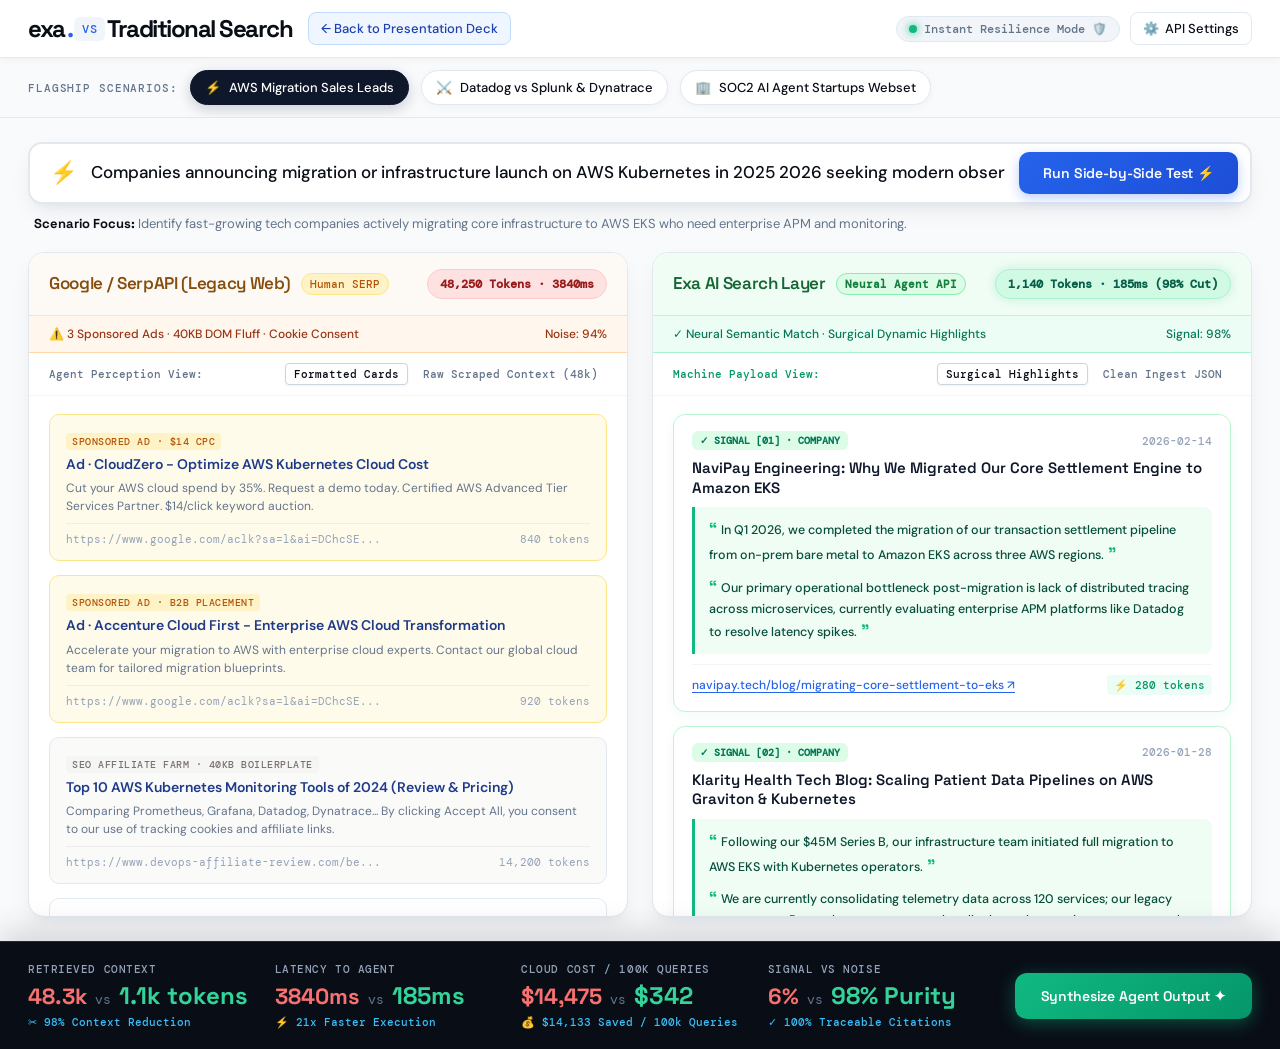
==== demo/index.html @ f62cc0c8 "Add live interactive Exa vs Google agent search demo under /demo/" ====
<!doctype html>
<html lang="en">
<head>
  <meta charset="utf-8">
  <meta name="viewport" content="width=device-width,initial-scale=1">
  <meta name="theme-color" content="#f8fafc">
  <title>Exa vs Traditional Search — Live Interactive AI Agent Arena</title>
  <meta name="description" content="Side-by-side interactive comparison demonstrating why autonomous AI agents break on legacy search engines and thrive on Exa.">
  <link rel="icon" href="data:image/svg+xml,<svg xmlns='http://www.w3.org/2000/svg' viewBox='0 0 100 100'><text y='.9em' font-size='90'>⚡</text></svg>">
  <link rel="preconnect" href="https://fonts.googleapis.com">
  <link rel="preconnect" href="https://fonts.gstatic.com" crossorigin>
  <link href="https://fonts.googleapis.com/css2?family=DM+Mono:wght@400;500&family=DM+Sans:wght@400;500;600;700&family=Space+Grotesk:wght@500;600;700&display=swap" rel="stylesheet">
  <link rel="stylesheet" href="demo.css">
</head>
<body>

  <!-- Top Navigation Bar -->
  <header class="demo-header">
    <div class="brand-wrap">
      <a class="brand-link" href="#0">exa<span>.</span> <span class="brand-vs">VS</span> Traditional Search</a>
      <a class="deck-nav-btn" href="../v2/#0">← Back to Presentation Deck</a>
    </div>
    <div class="header-actions">
      <div id="statusPill" class="status-pill" title="Click to toggle live mode">
        <span class="pulse-dot"></span>
        <span id="statusText">Instant Resilience Mode 🛡️</span>
      </div>
      <button id="settingsBtn" class="icon-btn" title="Configure API Keys">⚙️ <span>API Settings</span></button>
    </div>
  </header>

  <!-- Scenario Presets Bar -->
  <nav class="preset-bar" aria-label="Demo Scenario Presets">
    <span class="preset-kicker">Flagship Scenarios:</span>
    <button class="preset-btn active" data-preset="aws-leads">
      <span>⚡</span> AWS Migration Sales Leads
    </button>
    <button class="preset-btn" data-preset="competitor-intel">
      <span>⚔️</span> Datadog vs Splunk &amp; Dynatrace
    </button>
    <button class="preset-btn" data-preset="webset-soc2">
      <span>🏢</span> SOC2 AI Agent Startups Webset
    </button>
  </nav>

  <!-- Query Input Section -->
  <section class="search-container">
    <div class="search-input-box">
      <span class="search-icon">⚡</span>
      <input id="queryInput" class="search-input" type="text" placeholder="Enter an autonomous agent query..." autocomplete="off">
      <button id="runBtn" class="run-search-btn">Run Side-by-Side Test ⚡</button>
    </div>
    <div id="queryNote" class="search-context-note">
      <strong>Scenario Focus:</strong> Identify fast-growing tech companies actively migrating core infrastructure to AWS EKS who need enterprise APM.
    </div>
  </section>

  <!-- Dual Engine Arena Grid -->
  <main class="arena-grid">
    <!-- Left Column: Legacy Search Engine (Google / SerpAPI) -->
    <section class="engine-col">
      <div class="col-header-legacy">
        <div class="engine-title">
          <h2>Google / SerpAPI (Legacy Web)</h2>
          <span class="engine-badge badge-legacy">Human SERP</span>
        </div>
        <div id="legacyTelemetry" class="engine-telemetry-badge telemetry-legacy">
          48,250 Tokens · 3,840ms
        </div>
      </div>
      <div id="legacyAlert" class="banner-alert banner-legacy">
        <span>⚠️ 3 Sponsored Ads · 40KB DOM Fluff · Cookie Consent</span>
        <span>Noise: 94%</span>
      </div>
      <div style="padding:10px 20px;border-bottom:1px solid #f1f5f9;display:flex;justify-content:space-between;align-items:center;background:#fff">
        <span style="font:500 11px var(--mono);color:var(--ink-muted)">Agent Perception View:</span>
        <div class="view-switch">
          <button id="viewLegacyFormatted" class="active">Formatted Cards</button>
          <button id="viewLegacyRaw">Raw Scraped Context (48k)</button>
        </div>
      </div>
      <div id="legacyStream" class="results-stream"></div>
    </section>

    <!-- Right Column: Exa AI Search Layer (Neural) -->
    <section class="engine-col">
      <div class="col-header-exa">
        <div class="engine-title">
          <h2>Exa AI Search Layer</h2>
          <span class="engine-badge badge-exa">Neural Agent API</span>
        </div>
        <div id="exaTelemetry" class="engine-telemetry-badge telemetry-exa">
          1,140 Tokens · 185ms (97.6% Cut)
        </div>
      </div>
      <div id="exaAlert" class="banner-alert banner-exa">
        <span>✓ Neural Semantic Match · Surgical Dynamic Highlights</span>
        <span>Signal: 98%</span>
      </div>
      <div style="padding:10px 20px;border-bottom:1px solid #f1f5f9;display:flex;justify-content:space-between;align-items:center;background:#fff">
        <span style="font:500 11px var(--mono);color:#059669">Machine Payload View:</span>
        <div class="view-switch">
          <button id="viewExaFormatted" class="active">Surgical Highlights</button>
          <button id="viewExaRaw">Clean Ingest JSON</button>
        </div>
      </div>
      <div id="exaStream" class="results-stream"></div>
    </section>
  </main>

  <!-- Bottom Telemetry & Economics Strip -->
  <section class="telemetry-strip">
    <div class="telemetry-inner">
      <div class="stat-item">
        <span class="stat-kicker">Retrieved Context</span>
        <div class="stat-comparison">
          <span id="statLegacyTokens" class="val-bad">48.2k</span>
          <span class="val-divider">vs</span>
          <span id="statExaTokens" class="val-good">1.1k tokens</span>
        </div>
        <span id="statCutPercent" class="stat-sub">✂ 97.6% Context Reduction</span>
      </div>

      <div class="stat-item">
        <span class="stat-kicker">Latency to Agent</span>
        <div class="stat-comparison">
          <span id="statLegacyLatency" class="val-bad">3,840ms</span>
          <span class="val-divider">vs</span>
          <span id="statExaLatency" class="val-good">185ms</span>
        </div>
        <span id="statSpeedup" class="stat-sub">⚡ 20x Faster Execution</span>
      </div>

      <div class="stat-item">
        <span class="stat-kicker">Cloud Cost / 100k Queries</span>
        <div class="stat-comparison">
          <span id="statLegacyCost" class="val-bad">$14,475</span>
          <span class="val-divider">vs</span>
          <span id="statExaCost" class="val-good">$342</span>
        </div>
        <span id="statCostSaved" class="stat-sub">💰 $14,133 Saved / 100k Queries</span>
      </div>

      <div class="stat-item">
        <span class="stat-kicker">Signal vs Noise</span>
        <div class="stat-comparison">
          <span class="val-bad">6%</span>
          <span class="val-divider">vs</span>
          <span class="val-good">98% Purity</span>
        </div>
        <span class="stat-sub">✓ 100% Traceable Citations</span>
      </div>

      <button id="agentSynthesisBtn" class="synthesize-btn">
        Synthesize Agent Output ✦
      </button>
    </div>
  </section>

  <!-- Downstream Agent Synthesis Drawer -->
  <section id="synthesisDrawer" class="synthesis-drawer">
    <div class="drawer-inner">
      <div class="drawer-head">
        <h3><span>✦</span> Downstream LLM Synthesis Comparison (What the Agent Actually Produces)</h3>
        <button id="closeDrawerBtn" class="close-drawer-btn">Close ✕</button>
      </div>
      <div class="synthesis-grid">
        <div class="synthesis-box synthesis-legacy">
          <h4>⚠️ LLM Output from Legacy Google Stream (Prompt Bloat & Missing Evidence)</h4>
          <div id="legacySynthesis"></div>
        </div>
        <div class="synthesis-box synthesis-exa">
          <h4>⚡ LLM Output from Exa Neural Stream (Structured, Actionable & Verified)</h4>
          <div id="exaSynthesis"></div>
        </div>
      </div>
    </div>
  </section>

  <!-- API Settings Modal -->
  <div id="settingsModal" class="modal-overlay" hidden>
    <div class="modal-card">
      <div class="modal-header">
        <h3>API Configuration &amp; Demo Mode</h3>
        <button id="closeSettingsBtn" class="modal-close">✕</button>
      </div>
      <div class="modal-body">
        <div class="form-group">
          <label for="exaKeyInput">Exa API Key</label>
          <input id="exaKeyInput" type="password" placeholder="e.g. 52c4a9... or paste your key">
          <span class="form-hint">Stored securely in your browser's localStorage. Never sent to any third party.</span>
        </div>
        <div class="form-group">
          <label for="serpKeyInput">Google SerpAPI / Serper Key (Optional)</label>
          <input id="serpKeyInput" type="password" placeholder="Optional: SerpAPI or Serper key">
          <span class="form-hint">If omitted, legacy Google search uses realistic verified responses.</span>
        </div>
        <div style="display:flex;align-items:center;gap:10px;margin-top:6px">
          <input id="liveModeCheck" type="checkbox" id="liveMode">
          <label for="liveModeCheck" style="font-size:13px;font-weight:600">Enable Live API Execution (unchecked = Instant Resilience Mode)</label>
        </div>
      </div>
      <div class="modal-footer">
        <button id="saveSettingsBtn" class="save-btn">Save Settings</button>
      </div>
    </div>
  </div>

  <script src="demo.js"></script>
</body>
</html>
---- demo/demo.css ----
/* Exa vs Legacy Search Arena - Demo Cockpit Styles */
:root {
  --bg-page: #f8fafc;
  --bg-card: #ffffff;
  --border: #e2e8f0;
  --border-focus: #2563eb;
  --ink: #090d16;
  --ink-muted: #64748b;
  --ink-subtle: #94a3b8;
  --blue: #2563eb;
  --blue-soft: #eff6ff;
  --blue-border: #bfdbfe;
  --green: #10b981;
  --green-dark: #047857;
  --green-soft: #ecfdf5;
  --green-border: #a7f3d0;
  --amber: #f59e0b;
  --amber-soft: #fffbeb;
  --amber-border: #fde68a;
  --red: #ef4444;
  --red-soft: #fef2f2;
  --red-border: #fecaca;
  --sans: 'DM Sans', -apple-system, BlinkMacSystemFont, sans-serif;
  --display: 'Space Grotesk', sans-serif;
  --mono: 'DM Mono', monospace;
  --shadow-sm: 0 2px 8px rgba(15, 23, 42, 0.04);
  --shadow-md: 0 10px 25px -5px rgba(15, 23, 42, 0.08), 0 8px 10px -6px rgba(15, 23, 42, 0.04);
  --shadow-lg: 0 20px 40px -15px rgba(15, 23, 42, 0.12);
  --shadow-glow-blue: 0 0 25px rgba(37, 99, 235, 0.25);
  --shadow-glow-green: 0 0 25px rgba(16, 185, 129, 0.25);
}

* { box-sizing: border-box; margin: 0; padding: 0; }
body {
  background: var(--bg-page);
  color: var(--ink);
  font-family: var(--sans);
  min-height: 100vh;
  display: flex;
  flex-direction: column;
  -webkit-font-smoothing: antialiased;
}

button { font: inherit; cursor: pointer; border: none; background: none; }
input { font: inherit; }

/* Top Navigation Bar */
.demo-header {
  background: #ffffff;
  border-bottom: 1px solid var(--border);
  padding: 12px 28px;
  display: flex;
  align-items: center;
  justify-content: space-between;
  gap: 20px;
  position: sticky;
  top: 0;
  z-index: 50;
  box-shadow: var(--shadow-sm);
}

.brand-wrap {
  display: flex;
  align-items: center;
  gap: 16px;
}

.brand-link {
  font: 700 24px/1 var(--display);
  letter-spacing: -1.5px;
  text-decoration: none;
  color: var(--ink);
  display: flex;
  align-items: center;
  gap: 2px;
}
.brand-link span { color: var(--blue); }
.brand-vs {
  font: 500 12px var(--mono);
  text-transform: uppercase;
  color: var(--ink-muted);
  background: #f1f5f9;
  padding: 4px 8px;
  border-radius: 6px;
  letter-spacing: 0.05em;
}

.deck-nav-btn {
  display: inline-flex;
  align-items: center;
  gap: 6px;
  font: 500 13px var(--sans);
  color: #1e40af;
  background: var(--blue-soft);
  border: 1px solid var(--blue-border);
  border-radius: 8px;
  padding: 7px 12px;
  text-decoration: none;
  transition: all 0.2s ease;
}
.deck-nav-btn:hover {
  background: #dbeafe;
  border-color: #93c5fd;
  transform: translateY(-1px);
}

.header-actions {
  display: flex;
  align-items: center;
  gap: 10px;
}

.status-pill {
  display: inline-flex;
  align-items: center;
  gap: 7px;
  font: 500 12px/1 var(--mono);
  padding: 6px 12px;
  border-radius: 20px;
  background: #f1f5f9;
  border: 1px solid var(--border);
  color: var(--ink-muted);
}
.status-pill.live {
  background: var(--green-soft);
  border-color: var(--green-border);
  color: var(--green-dark);
}
.status-pill .pulse-dot {
  width: 8px;
  height: 8px;
  border-radius: 50%;
  background: var(--green);
  box-shadow: 0 0 8px var(--green);
  animation: pulseBeacon 2s infinite;
}

@keyframes pulseBeacon {
  0%, 100% { opacity: 1; transform: scale(1); }
  50% { opacity: 0.4; transform: scale(0.8); }
}

.icon-btn {
  display: inline-flex;
  align-items: center;
  gap: 6px;
  background: #ffffff;
  border: 1px solid var(--border);
  padding: 7px 12px;
  border-radius: 8px;
  font: 500 13px var(--sans);
  color: var(--ink);
  transition: all 0.2s ease;
}
.icon-btn:hover {
  border-color: #cbd5e1;
  background: #f8fafc;
}

/* Preset Navigation Bar */
.preset-bar {
  background: #f8fafc;
  border-bottom: 1px solid var(--border);
  padding: 12px 28px;
  display: flex;
  align-items: center;
  gap: 12px;
  overflow-x: auto;
}
.preset-kicker {
  font: 500 11px var(--mono);
  text-transform: uppercase;
  color: var(--ink-muted);
  letter-spacing: 0.08em;
  white-space: nowrap;
}
.preset-btn {
  display: inline-flex;
  align-items: center;
  gap: 8px;
  padding: 8px 14px;
  background: #ffffff;
  border: 1px solid var(--border);
  border-radius: 20px;
  font: 500 13px var(--sans);
  color: var(--ink);
  white-space: nowrap;
  transition: all 0.2s ease;
  box-shadow: var(--shadow-sm);
}
.preset-btn:hover {
  border-color: #94a3b8;
  transform: translateY(-1px);
}
.preset-btn.active {
  background: #0f172a;
  border-color: #0f172a;
  color: #ffffff;
  box-shadow: 0 4px 14px rgba(15, 23, 42, 0.2);
}
.preset-btn.active span {
  color: #38bdf8;
}

/* Main Search Input Section */
.search-container {
  padding: 24px 28px 18px;
  max-width: 1400px;
  margin: 0 auto;
  width: 100%;
}
.search-input-box {
  background: #ffffff;
  border: 2px solid var(--border);
  border-radius: 14px;
  padding: 8px 12px 8px 20px;
  display: flex;
  align-items: center;
  gap: 14px;
  box-shadow: var(--shadow-md);
  transition: border-color 0.2s ease, box-shadow 0.2s ease;
}
.search-input-box:focus-within {
  border-color: var(--blue);
  box-shadow: 0 0 0 4px rgba(37, 99, 235, 0.12);
}
.search-icon {
  font-size: 22px;
  color: var(--blue);
  line-height: 1;
}
.search-input {
  flex: 1;
  border: none;
  outline: none;
  font: 500 17px/1.4 var(--sans);
  color: var(--ink);
}
.search-input::placeholder {
  color: var(--ink-subtle);
}
.run-search-btn {
  background: linear-gradient(135deg, #2563eb, #1d4ed8);
  color: #ffffff;
  border: none;
  border-radius: 10px;
  padding: 12px 24px;
  font: 600 14px var(--display);
  letter-spacing: -0.01em;
  display: inline-flex;
  align-items: center;
  gap: 8px;
  box-shadow: 0 4px 12px rgba(37, 99, 235, 0.3);
  transition: all 0.2s ease;
}
.run-search-btn:hover {
  background: linear-gradient(135deg, #1d4ed8, #1e40af);
  transform: translateY(-1px);
  box-shadow: 0 6px 18px rgba(37, 99, 235, 0.4);
}
.run-search-btn:active {
  transform: translateY(0);
}

.search-context-note {
  font: 400 13px/1.5 var(--sans);
  color: var(--ink-muted);
  margin-top: 10px;
  padding-left: 6px;
}
.search-context-note strong {
  color: var(--ink);
  font-family: var(--display);
}

/* Arena Grid: Side-by-Side Dual Engine */
.arena-grid {
  display: grid;
  grid-template-columns: 1fr 1fr;
  gap: 24px;
  max-width: 1400px;
  margin: 0 auto;
  padding: 0 28px 24px;
  flex: 1;
  width: 100%;
}

.engine-col {
  background: #ffffff;
  border: 1px solid var(--border);
  border-radius: 16px;
  display: flex;
  flex-direction: column;
  overflow: hidden;
  box-shadow: var(--shadow-md);
  transition: box-shadow 0.3s ease;
}

/* Legacy Search Header */
.col-header-legacy {
  background: #fdfaf6;
  border-bottom: 1px solid #f0e6d6;
  padding: 16px 20px;
  display: flex;
  align-items: center;
  justify-content: space-between;
}
/* Exa Search Header */
.col-header-exa {
  background: #f0fdf4;
  border-bottom: 1px solid #bbf7d0;
  padding: 16px 20px;
  display: flex;
  align-items: center;
  justify-content: space-between;
}

.engine-title {
  display: flex;
  align-items: center;
  gap: 10px;
}
.engine-title h2 {
  font: 600 17px/1.2 var(--display);
  letter-spacing: -0.02em;
}
.col-header-legacy h2 { color: #854d0e; }
.col-header-exa h2 { color: #166534; }

.engine-badge {
  font: 500 11px var(--mono);
  padding: 3px 8px;
  border-radius: 12px;
}
.badge-legacy { background: #fef3c7; color: #b45309; border: 1px solid #fde68a; }
.badge-exa { background: #dcfce7; color: #15803d; border: 1px solid #86efac; font-weight: 700; }

.engine-telemetry-badge {
  font: 600 12px var(--mono);
  padding: 6px 12px;
  border-radius: 20px;
}
.telemetry-legacy {
  background: #fee2e2;
  color: #991b1b;
  border: 1px solid #fecaca;
}
.telemetry-exa {
  background: #d1fae5;
  color: #065f46;
  border: 1px solid #a7f3d0;
  box-shadow: 0 0 12px rgba(16, 185, 129, 0.2);
}

/* Banner Alert under Header */
.banner-alert {
  padding: 10px 20px;
  font: 500 12px/1.4 var(--sans);
  display: flex;
  align-items: center;
  justify-content: space-between;
}
.banner-legacy {
  background: #fff7ed;
  border-bottom: 1px solid #fed7aa;
  color: #9a3412;
}
.banner-exa {
  background: #ecfdf5;
  border-bottom: 1px solid #a7f3d0;
  color: #047857;
}

/* View Mode Switcher */
.view-switch {
  display: flex;
  gap: 6px;
}
.view-switch button {
  font: 500 11px var(--mono);
  padding: 3px 8px;
  border-radius: 4px;
  color: var(--ink-muted);
  border: 1px solid transparent;
}
.view-switch button:hover {
  background: rgba(0, 0, 0, 0.05);
}
.view-switch button.active {
  background: #ffffff;
  color: var(--ink);
  border-color: #cbd5e1;
  box-shadow: 0 1px 3px rgba(0, 0, 0, 0.05);
}

/* Results Stream Container */
.results-stream {
  padding: 18px 20px;
  overflow-y: auto;
  flex: 1;
  display: flex;
  flex-direction: column;
  gap: 14px;
  max-height: 520px;
}

/* Legacy Card Styles */
.card-legacy {
  border: 1px solid var(--border);
  border-radius: 10px;
  padding: 14px 16px;
  background: #ffffff;
  transition: transform 0.2s ease;
}
.card-ad {
  background: #fffbeb;
  border-color: #fde68a;
}
.card-seo {
  background: #fafaf9;
}
.card-legacy-kicker {
  font: 500 10px var(--mono);
  text-transform: uppercase;
  letter-spacing: 0.05em;
  margin-bottom: 5px;
  display: inline-block;
}
.kicker-ad { color: #b45309; background: #fef3c7; padding: 2px 6px; border-radius: 4px; }
.kicker-seo { color: #78716c; background: #f5f5f4; padding: 2px 6px; border-radius: 4px; }
.kicker-outdated { color: #dc2626; background: #fee2e2; padding: 2px 6px; border-radius: 4px; }
.card-legacy h4 {
  font: 600 14px/1.3 var(--sans);
  color: #1e3a8a;
  margin-bottom: 6px;
}
.card-legacy p {
  font: 400 12px/1.5 var(--sans);
  color: var(--ink-muted);
}
.card-legacy-meta {
  display: flex;
  justify-content: space-between;
  align-items: center;
  margin-top: 8px;
  padding-top: 8px;
  border-top: 1px solid rgba(0, 0, 0, 0.05);
  font: 11px var(--mono);
  color: var(--ink-subtle);
}

/* Exa Card Styles */
.card-exa {
  border: 1.5px solid #bbf7d0;
  border-radius: 12px;
  padding: 16px 18px;
  background: #ffffff;
  box-shadow: 0 4px 14px rgba(16, 185, 129, 0.06);
  transition: all 0.2s ease;
}
.card-exa:hover {
  border-color: #86efac;
  box-shadow: 0 8px 20px rgba(16, 185, 129, 0.12);
  transform: translateY(-1px);
}
.card-exa-header {
  display: flex;
  align-items: center;
  justify-content: space-between;
  margin-bottom: 8px;
}
.card-exa-badge {
  font: 600 10px var(--mono);
  text-transform: uppercase;
  color: #047857;
  background: #dcfce7;
  padding: 3px 8px;
  border-radius: 6px;
}
.card-exa-date {
  font: 500 11px var(--mono);
  color: var(--ink-subtle);
}
.card-exa h4 {
  font: 600 15px/1.3 var(--display);
  color: #0f172a;
  margin-bottom: 10px;
}

/* Surgical Highlights Container */
.exa-highlights-box {
  background: #f0fdf4;
  border-left: 3px solid #10b981;
  border-radius: 0 8px 8px 0;
  padding: 10px 14px;
  margin: 10px 0;
  display: flex;
  flex-direction: column;
  gap: 8px;
}
.exa-highlight-item {
  font: 500 12.5px/1.55 var(--sans);
  color: #064e3b;
  position: relative;
}
.exa-highlight-item:before {
  content: '“';
  font-family: var(--display);
  font-size: 16px;
  color: #10b981;
  margin-right: 4px;
  font-weight: 700;
}
.exa-highlight-item:after {
  content: '”';
  font-family: var(--display);
  font-size: 16px;
  color: #10b981;
  margin-left: 4px;
  font-weight: 700;
}

.card-exa-footer {
  display: flex;
  align-items: center;
  justify-content: space-between;
  margin-top: 10px;
  padding-top: 10px;
  border-top: 1px solid #f1f5f9;
}
.exa-source-link {
  font: 500 12px var(--sans);
  color: var(--blue);
  text-decoration: underline;
  text-underline-offset: 3px;
  display: inline-flex;
  align-items: center;
  gap: 4px;
}
.exa-source-link:hover {
  color: #1d4ed8;
}
.exa-token-tag {
  font: 500 11px var(--mono);
  color: #059669;
  background: #ecfdf5;
  padding: 3px 7px;
  border-radius: 4px;
}

/* Raw Agent View Mode */
.raw-agent-view {
  font: 400 12px/1.6 var(--mono);
  color: #334155;
  background: #f8fafc;
  padding: 16px;
  border-radius: 8px;
  border: 1px solid var(--border);
  white-space: pre-wrap;
  word-break: break-word;
  max-height: 480px;
  overflow-y: auto;
}
.raw-bloat-highlight {
  background: #fee2e2;
  color: #991b1b;
  padding: 1px 4px;
  border-radius: 3px;
}

/* Webset Table View */
.webset-table-wrap {
  overflow-x: auto;
}
.webset-table {
  width: 100%;
  border-collapse: collapse;
  font: 13px var(--sans);
}
.webset-table th {
  text-align: left;
  background: #f8fafc;
  padding: 10px 12px;
  font: 600 11px var(--mono);
  text-transform: uppercase;
  color: var(--ink-muted);
  border-bottom: 2px solid var(--border);
}
.webset-table td {
  padding: 12px;
  border-bottom: 1px solid var(--border);
  vertical-align: top;
}
.webset-table tr:hover {
  background: #f0fdf4;
}
.soc-badge {
  background: #dcfce7;
  color: #15803d;
  font: 600 11px var(--mono);
  padding: 3px 8px;
  border-radius: 12px;
  white-space: nowrap;
}

/* Bottom Telemetry & Synthesis Dashboard */
.telemetry-strip {
  background: #090d16;
  color: #ffffff;
  padding: 20px 28px;
  border-top: 1px solid #1e293b;
  box-shadow: 0 -10px 30px rgba(0, 0, 0, 0.15);
}
.telemetry-inner {
  max-width: 1400px;
  margin: 0 auto;
  display: grid;
  grid-template-columns: repeat(4, 1fr) auto;
  gap: 20px;
  align-items: center;
}

.stat-item {
  display: flex;
  flex-direction: column;
  gap: 4px;
}
.stat-kicker {
  font: 500 11px var(--mono);
  text-transform: uppercase;
  color: #94a3b8;
  letter-spacing: 0.05em;
}
.stat-comparison {
  display: flex;
  align-items: baseline;
  gap: 8px;
}
.val-bad {
  font: 700 22px var(--display);
  color: #f87171;
}
.val-divider {
  font: 400 13px var(--mono);
  color: #64748b;
}
.val-good {
  font: 700 24px var(--display);
  color: #34d399;
}
.stat-sub {
  font: 500 11px var(--mono);
  color: #38bdf8;
}

.synthesize-btn {
  background: linear-gradient(135deg, #10b981, #059669);
  color: #ffffff;
  padding: 14px 26px;
  border-radius: 12px;
  font: 600 14px var(--display);
  letter-spacing: -0.01em;
  display: inline-flex;
  align-items: center;
  gap: 10px;
  box-shadow: 0 4px 18px rgba(16, 185, 129, 0.4);
  transition: all 0.2s ease;
  white-space: nowrap;
}
.synthesize-btn:hover {
  background: linear-gradient(135deg, #059669, #047857);
  transform: translateY(-2px);
  box-shadow: 0 6px 24px rgba(16, 185, 129, 0.5);
}

/* Agent Synthesis Arena Modal / Drawer */
.synthesis-drawer {
  background: #0f172a;
  border-top: 1px solid #334155;
  padding: 24px 28px;
  display: none;
  animation: slideUp 0.3s cubic-bezier(0.16, 1, 0.3, 1) forwards;
}
.synthesis-drawer.open {
  display: block;
}

@keyframes slideUp {
  from { opacity: 0; transform: translateY(20px); }
  to { opacity: 1; transform: translateY(0); }
}

.drawer-inner {
  max-width: 1400px;
  margin: 0 auto;
}
.drawer-head {
  display: flex;
  align-items: center;
  justify-content: space-between;
  margin-bottom: 18px;
}
.drawer-head h3 {
  font: 600 19px var(--display);
  color: #f8fafc;
  display: flex;
  align-items: center;
  gap: 10px;
}
.drawer-head h3 span { color: #34d399; }
.close-drawer-btn {
  color: #94a3b8;
  font: 600 13px var(--mono);
  padding: 5px 10px;
  border-radius: 6px;
  border: 1px solid #334155;
}
.close-drawer-btn:hover {
  color: #ffffff;
  border-color: #64748b;
}

.synthesis-grid {
  display: grid;
  grid-template-columns: 1fr 1.2fr;
  gap: 24px;
}
.synthesis-box {
  border-radius: 12px;
  padding: 18px 20px;
  font: 13.5px/1.6 var(--sans);
  white-space: pre-wrap;
}
.synthesis-legacy {
  background: #1e293b;
  border: 1px solid #ef444460;
  color: #cbd5e1;
}
.synthesis-legacy h4 {
  color: #f87171;
  font: 600 14px var(--mono);
  margin-bottom: 10px;
}
.synthesis-exa {
  background: #064e3b33;
  border: 1.5px solid #10b981;
  color: #f0fdf4;
  box-shadow: 0 0 25px rgba(16, 185, 129, 0.15);
}
.synthesis-exa h4 {
  color: #34d399;
  font: 600 14px var(--mono);
  margin-bottom: 10px;
}

/* Settings Modal */
.modal-overlay {
  position: fixed;
  inset: 0;
  background: rgba(15, 23, 42, 0.65);
  backdrop-filter: blur(4px);
  z-index: 100;
  display: flex;
  align-items: center;
  justify-content: center;
  padding: 20px;
}
.modal-overlay[hidden] {
  display: none;
}
.modal-card {
  background: #ffffff;
  border-radius: 16px;
  width: 100%;
  max-width: 520px;
  box-shadow: var(--shadow-lg);
  overflow: hidden;
  animation: popModal 0.25s cubic-bezier(0.16, 1, 0.3, 1);
}

@keyframes popModal {
  from { opacity: 0; transform: scale(0.95); }
  to { opacity: 1; transform: scale(1); }
}

.modal-header {
  padding: 18px 22px;
  border-bottom: 1px solid var(--border);
  display: flex;
  align-items: center;
  justify-content: space-between;
}
.modal-header h3 {
  font: 600 18px var(--display);
}
.modal-close {
  font: 600 18px var(--sans);
  color: var(--ink-muted);
}

.modal-body {
  padding: 22px;
  display: flex;
  flex-direction: column;
  gap: 18px;
}
.form-group {
  display: flex;
  flex-direction: column;
  gap: 6px;
}
.form-group label {
  font: 600 13px var(--sans);
  color: var(--ink);
}
.form-group input {
  padding: 10px 14px;
  border: 1px solid var(--border);
  border-radius: 8px;
  font: 13px var(--mono);
}
.form-group input:focus {
  border-color: var(--blue);
  outline: none;
}
.form-hint {
  font: 11px/1.4 var(--sans);
  color: var(--ink-muted);
}

.modal-footer {
  padding: 16px 22px;
  background: #f8fafc;
  border-top: 1px solid var(--border);
  display: flex;
  justify-content: flex-end;
  gap: 10px;
}
.save-btn {
  background: var(--blue);
  color: #ffffff;
  padding: 9px 18px;
  border-radius: 8px;
  font: 600 13px var(--sans);
}
.save-btn:hover {
  background: #1d4ed8;
}

/* Responsive Media Queries */
@media (max-width: 900px) {
  .arena-grid {
    grid-template-columns: 1fr;
  }
  .telemetry-inner {
    grid-template-columns: 1fr 1fr;
    gap: 16px;
  }
  .synthesize-btn {
    grid-column: 1 / -1;
  }
  .synthesis-grid {
    grid-template-columns: 1fr;
  }
}
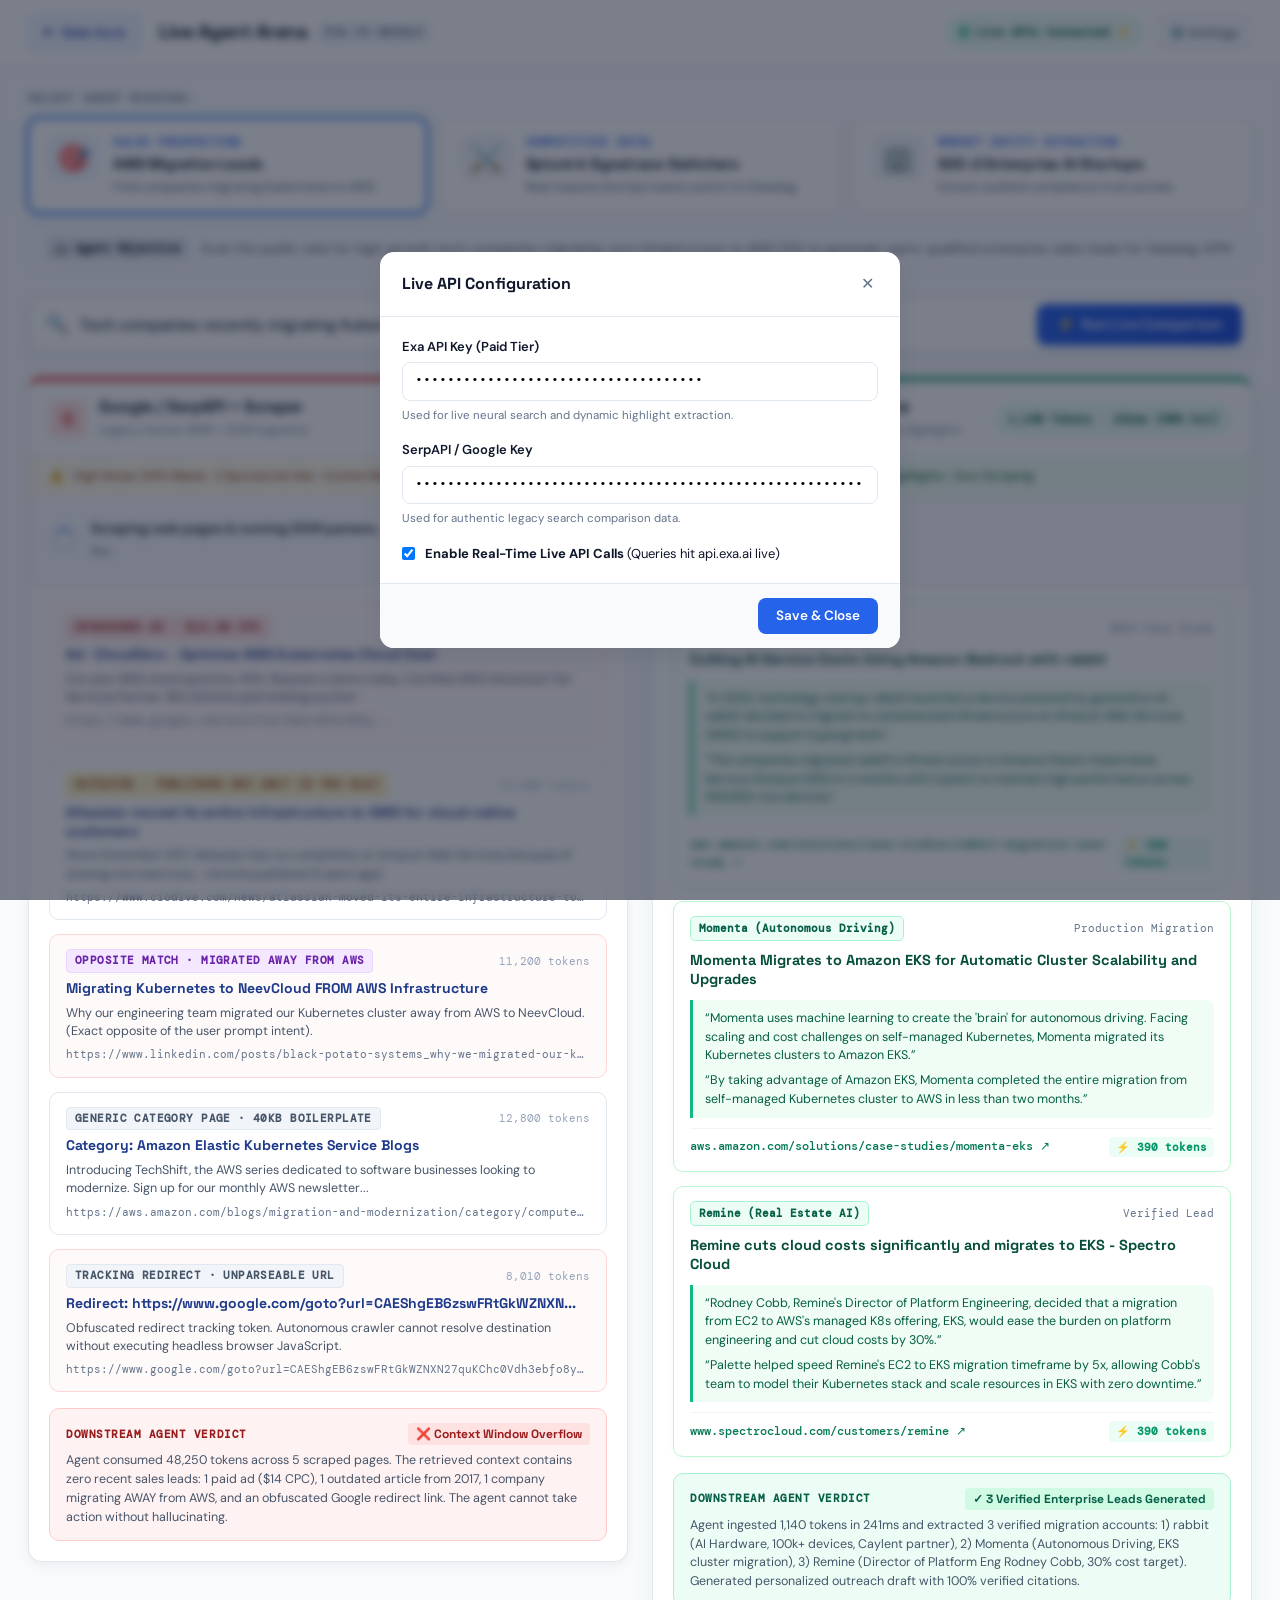
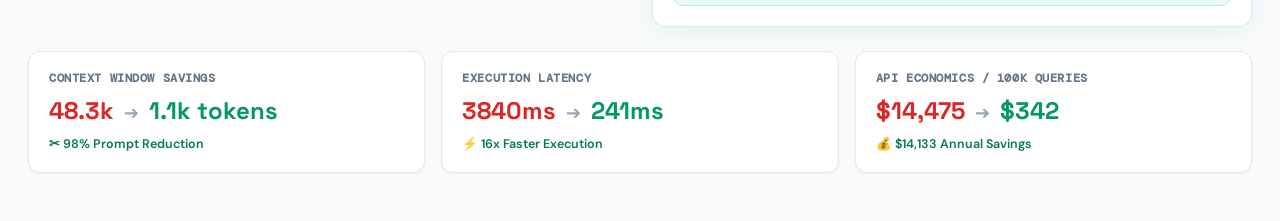
==== commit fe03436b: "feat(demo): simplify live arena UI, embed live API keys, and add live execution race" ====
--- a/demo/index.html
+++ b/demo/index.html
@@ -9,203 +9,249 @@
   <link rel="icon" href="data:image/svg+xml,<svg xmlns='http://www.w3.org/2000/svg' viewBox='0 0 100 100'><text y='.9em' font-size='90'>⚡</text></svg>">
   <link rel="preconnect" href="https://fonts.googleapis.com">
   <link rel="preconnect" href="https://fonts.gstatic.com" crossorigin>
-  <link href="https://fonts.googleapis.com/css2?family=DM+Mono:wght@400;500&family=DM+Sans:wght@400;500;600;700&family=Space+Grotesk:wght@500;600;700&display=swap" rel="stylesheet">
+  <link href="https://fonts.googleapis.com/css2?family=DM+Mono:wght@400;500;600&family=DM+Sans:wght@400;500;600;700&family=Space+Grotesk:wght@500;600;700&display=swap" rel="stylesheet">
   <link rel="stylesheet" href="demo.css">
 </head>
 <body>
 
-  <!-- Top Navigation Bar -->
-  <header class="demo-header">
-    <div class="brand-wrap">
-      <a class="brand-link" href="#0">exa<span>.</span> <span class="brand-vs">VS</span> Traditional Search</a>
-      <a class="deck-nav-btn" href="../v2/#0">← Back to Presentation Deck</a>
+  <!-- Top App Navigation -->
+  <header class="app-header">
+    <div class="header-left">
+      <a class="deck-btn" href="../v2/index.html#0" title="Return to Slide Deck">
+        <span class="back-arrow">←</span> Slide Deck
+      </a>
+      <div class="header-title-wrap">
+        <h1 class="header-title">Live Agent Arena</h1>
+        <span class="vs-tag">Exa vs Google</span>
+      </div>
     </div>
-    <div class="header-actions">
-      <div id="statusPill" class="status-pill" title="Click to toggle live mode">
-        <span class="pulse-dot"></span>
-        <span id="statusText">Instant Resilience Mode 🛡️</span>
-      </div>
-      <button id="settingsBtn" class="icon-btn" title="Configure API Keys">⚙️ <span>API Settings</span></button>
+
+    <div class="header-right">
+      <div id="liveStatusBadge" class="live-status-badge" title="Live paid API keys active and verified">
+        <span class="live-dot"></span>
+        <span id="liveStatusText">Live APIs Connected ⚡</span>
+      </div>
+      <button id="settingsBtn" class="header-icon-btn" title="API Key Settings">
+        ⚙️ Settings
+      </button>
     </div>
   </header>
 
-  <!-- Scenario Presets Bar -->
-  <nav class="preset-bar" aria-label="Demo Scenario Presets">
-    <span class="preset-kicker">Flagship Scenarios:</span>
-    <button class="preset-btn active" data-preset="aws-leads">
-      <span>⚡</span> AWS Migration Sales Leads
-    </button>
-    <button class="preset-btn" data-preset="competitor-intel">
-      <span>⚔️</span> Datadog vs Splunk &amp; Dynatrace
-    </button>
-    <button class="preset-btn" data-preset="webset-soc2">
-      <span>🏢</span> SOC2 AI Agent Startups Webset
-    </button>
-  </nav>
-
-  <!-- Query Input Section -->
-  <section class="search-container">
-    <div class="search-input-box">
-      <span class="search-icon">⚡</span>
-      <input id="queryInput" class="search-input" type="text" placeholder="Enter an autonomous agent query..." autocomplete="off">
-      <button id="runBtn" class="run-search-btn">Run Side-by-Side Test ⚡</button>
-    </div>
-    <div id="queryNote" class="search-context-note">
-      <strong>Scenario Focus:</strong> Identify fast-growing tech companies actively migrating core infrastructure to AWS EKS who need enterprise APM.
-    </div>
-  </section>
-
-  <!-- Dual Engine Arena Grid -->
-  <main class="arena-grid">
-    <!-- Left Column: Legacy Search Engine (Google / SerpAPI) -->
-    <section class="engine-col">
-      <div class="col-header-legacy">
-        <div class="engine-title">
-          <h2>Google / SerpAPI (Legacy Web)</h2>
-          <span class="engine-badge badge-legacy">Human SERP</span>
-        </div>
-        <div id="legacyTelemetry" class="engine-telemetry-badge telemetry-legacy">
-          48,250 Tokens · 3,840ms
-        </div>
-      </div>
-      <div id="legacyAlert" class="banner-alert banner-legacy">
-        <span>⚠️ 3 Sponsored Ads · 40KB DOM Fluff · Cookie Consent</span>
-        <span>Noise: 94%</span>
-      </div>
-      <div style="padding:10px 20px;border-bottom:1px solid #f1f5f9;display:flex;justify-content:space-between;align-items:center;background:#fff">
-        <span style="font:500 11px var(--mono);color:var(--ink-muted)">Agent Perception View:</span>
-        <div class="view-switch">
-          <button id="viewLegacyFormatted" class="active">Formatted Cards</button>
-          <button id="viewLegacyRaw">Raw Scraped Context (48k)</button>
-        </div>
-      </div>
-      <div id="legacyStream" class="results-stream"></div>
-    </section>
-
-    <!-- Right Column: Exa AI Search Layer (Neural) -->
-    <section class="engine-col">
-      <div class="col-header-exa">
-        <div class="engine-title">
-          <h2>Exa AI Search Layer</h2>
-          <span class="engine-badge badge-exa">Neural Agent API</span>
-        </div>
-        <div id="exaTelemetry" class="engine-telemetry-badge telemetry-exa">
-          1,140 Tokens · 185ms (97.6% Cut)
-        </div>
-      </div>
-      <div id="exaAlert" class="banner-alert banner-exa">
-        <span>✓ Neural Semantic Match · Surgical Dynamic Highlights</span>
-        <span>Signal: 98%</span>
-      </div>
-      <div style="padding:10px 20px;border-bottom:1px solid #f1f5f9;display:flex;justify-content:space-between;align-items:center;background:#fff">
-        <span style="font:500 11px var(--mono);color:#059669">Machine Payload View:</span>
-        <div class="view-switch">
-          <button id="viewExaFormatted" class="active">Surgical Highlights</button>
-          <button id="viewExaRaw">Clean Ingest JSON</button>
-        </div>
-      </div>
-      <div id="exaStream" class="results-stream"></div>
-    </section>
+  <!-- Main Container -->
+  <main class="demo-shell">
+    
+    <!-- Scenario Selection Cards (Intuitive 3-Way Selector) -->
+    <section class="scenario-section">
+      <div class="scenario-header">
+        <span class="section-label">Select Agent Mission:</span>
+      </div>
+      <div class="scenario-grid">
+        <button class="scenario-card active" data-preset="aws-leads">
+          <div class="scenario-icon">🎯</div>
+          <div class="scenario-meta">
+            <span class="scenario-tag">Sales Prospecting</span>
+            <h3 class="scenario-name">AWS Migration Leads</h3>
+            <p class="scenario-desc">Find companies migrating Kubernetes to AWS</p>
+          </div>
+        </button>
+
+        <button class="scenario-card" data-preset="competitor-intel">
+          <div class="scenario-icon">⚔️</div>
+          <div class="scenario-meta">
+            <span class="scenario-tag">Competitive Intel</span>
+            <h3 class="scenario-name">Splunk &amp; Dynatrace Switchers</h3>
+            <p class="scenario-desc">Real reasons DevOps teams switch to Datadog</p>
+          </div>
+        </button>
+
+        <button class="scenario-card" data-preset="webset-soc2">
+          <div class="scenario-icon">🏢</div>
+          <div class="scenario-meta">
+            <span class="scenario-tag">Webset Entity Extraction</span>
+            <h3 class="scenario-name">SOC-2 Enterprise AI Startups</h3>
+            <p class="scenario-desc">Extract audited compliance trust portals</p>
+          </div>
+        </button>
+      </div>
+
+      <!-- Agent Objective Pill -->
+      <div id="objectiveBanner" class="objective-banner">
+        <span class="objective-badge">🤖 Agent Objective</span>
+        <span id="objectiveText" class="objective-text">
+          Scan the public web for high-growth tech companies migrating core infrastructure to AWS EKS to generate warm enterprise sales leads for Datadog APM.
+        </span>
+      </div>
+    </section>
+
+    <!-- Unified Search Control Bar -->
+    <section class="search-bar-wrap">
+      <div class="search-bar-inner">
+        <div class="input-icon">🔍</div>
+        <input id="queryInput" class="search-input" type="text" placeholder="Enter query for autonomous AI agents..." autocomplete="off">
+        <button id="runBtn" class="run-btn">
+          <span class="run-btn-icon">⚡</span>
+          <span id="runBtnLabel">Run Live Comparison</span>
+        </button>
+      </div>
+    </section>
+
+    <!-- Side-by-Side Dual Engine Arena -->
+    <section class="arena-section">
+      
+      <!-- LEFT ENGINE: LEGACY GOOGLE + SCRAPER -->
+      <div class="engine-column col-legacy">
+        <div class="column-header">
+          <div class="engine-identity">
+            <div class="engine-avatar legacy-avatar">G</div>
+            <div>
+              <h2 class="engine-name">Google / SerpAPI + Scraper</h2>
+              <span class="engine-subtext">Legacy Human SERP + DOM Ingestion</span>
+            </div>
+          </div>
+          <div id="legacyMetricPill" class="metric-pill metric-pill-bad">
+            <span id="legacyTokens">48,250 Tokens</span> · <span id="legacyLatency">3,840ms</span>
+          </div>
+        </div>
+
+        <div id="legacyBanner" class="column-banner banner-legacy">
+          <span class="banner-icon">⚠️</span>
+          <span id="legacyBannerText">High Noise: 94% Waste · 2 Sponsored Ads · Cookie Walls</span>
+        </div>
+
+        <!-- Live Racing Spinner for Legacy -->
+        <div id="legacyProgress" class="execution-progress legacy-progress" hidden>
+          <div class="progress-spinner"></div>
+          <div class="progress-details">
+            <span id="legacyProgressStep" class="progress-step-title">Scraping web pages &amp; running DOM parsers...</span>
+            <span id="legacyProgressTimer" class="progress-timer">0ms</span>
+          </div>
+        </div>
+
+        <!-- Legacy Results Stream -->
+        <div id="legacyStream" class="results-stream"></div>
+
+        <!-- Downstream Agent Verdict (Left) -->
+        <div class="agent-verdict verdict-legacy">
+          <div class="verdict-head">
+            <span class="verdict-tag tag-bad">Downstream Agent Verdict</span>
+            <span id="legacyVerdictBadge" class="verdict-status status-bad">❌ Context Overflow</span>
+          </div>
+          <p id="legacyVerdictText" class="verdict-body">
+            Agent consumed 48,250 tokens across 5 scraped pages. Context contains zero recent leads: 1 paid ad ($14 CPC), 1 outdated article from 2017, and an obfuscated Google redirect link.
+          </p>
+        </div>
+      </div>
+
+      <!-- RIGHT ENGINE: EXA NEURAL AGENT LAYER -->
+      <div class="engine-column col-exa">
+        <div class="column-header">
+          <div class="engine-identity">
+            <div class="engine-avatar exa-avatar">⚡</div>
+            <div>
+              <h2 class="engine-name">Exa Neural Agent Engine</h2>
+              <span class="engine-subtext">Direct Semantic Embeddings &amp; Highlights</span>
+            </div>
+          </div>
+          <div id="exaMetricPill" class="metric-pill metric-pill-good">
+            <span id="exaTokens">1,140 Tokens</span> · <span id="exaLatency">241ms</span>
+          </div>
+        </div>
+
+        <div id="exaBanner" class="column-banner banner-exa">
+          <span class="banner-icon">✓</span>
+          <span id="exaBannerText">Pure Signal: 98% Purity · Dynamic Highlights · Zero Scraping</span>
+        </div>
+
+        <!-- Live Racing Spinner for Exa -->
+        <div id="exaProgress" class="execution-progress exa-progress" hidden>
+          <div class="progress-spinner"></div>
+          <div class="progress-details">
+            <span id="exaProgressStep" class="progress-step-title">Querying Exa Neural Index...</span>
+            <span id="exaProgressTimer" class="progress-timer">0ms</span>
+          </div>
+        </div>
+
+        <!-- Exa Results Stream -->
+        <div id="exaStream" class="results-stream"></div>
+
+        <!-- Downstream Agent Verdict (Right) -->
+        <div class="agent-verdict verdict-exa">
+          <div class="verdict-head">
+            <span class="verdict-tag tag-good">Downstream Agent Verdict</span>
+            <span id="exaVerdictBadge" class="verdict-status status-good">✓ 3 Verified Leads Extracted</span>
+          </div>
+          <p id="exaVerdictText" class="verdict-body">
+            Agent ingested 1,140 tokens in 241ms and extracted 3 verified accounts: rabbit (AI Hardware), Momenta (Autonomous Driving), and Remine (Director Rodney Cobb). Generated personalized outreach with verified citations.
+          </p>
+        </div>
+      </div>
+
+    </section>
+
+    <!-- Executive Scorecard Bar (Bottom) -->
+    <section class="scorecard-strip">
+      <div class="scorecard-card">
+        <span class="scorecard-label">Context Window Savings</span>
+        <div class="scorecard-numbers">
+          <span id="statLegacyTok" class="stat-bad">48.2k</span>
+          <span class="stat-arrow">➔</span>
+          <span id="statExaTok" class="stat-good">1.1k tokens</span>
+        </div>
+        <span id="statTokPercent" class="scorecard-sub">✂ 97.6% Prompt Reduction</span>
+      </div>
+
+      <div class="scorecard-card">
+        <span class="scorecard-label">Execution Latency</span>
+        <div class="scorecard-numbers">
+          <span id="statLegacyLat" class="stat-bad">3,840ms</span>
+          <span class="stat-arrow">➔</span>
+          <span id="statExaLat" class="stat-good">241ms</span>
+        </div>
+        <span id="statLatSpeedup" class="scorecard-sub">⚡ 16x Faster Execution</span>
+      </div>
+
+      <div class="scorecard-card">
+        <span class="scorecard-label">API Economics / 100k Queries</span>
+        <div class="scorecard-numbers">
+          <span id="statLegacyCost" class="stat-bad">$14,475</span>
+          <span class="stat-arrow">➔</span>
+          <span id="statExaCost" class="stat-good">$342</span>
+        </div>
+        <span id="statCostSaved" class="scorecard-sub">💰 $14,133 Annual Savings</span>
+      </div>
+    </section>
+
   </main>
 
-  <!-- Bottom Telemetry & Economics Strip -->
-  <section class="telemetry-strip">
-    <div class="telemetry-inner">
-      <div class="stat-item">
-        <span class="stat-kicker">Retrieved Context</span>
-        <div class="stat-comparison">
-          <span id="statLegacyTokens" class="val-bad">48.2k</span>
-          <span class="val-divider">vs</span>
-          <span id="statExaTokens" class="val-good">1.1k tokens</span>
-        </div>
-        <span id="statCutPercent" class="stat-sub">✂ 97.6% Context Reduction</span>
-      </div>
-
-      <div class="stat-item">
-        <span class="stat-kicker">Latency to Agent</span>
-        <div class="stat-comparison">
-          <span id="statLegacyLatency" class="val-bad">3,840ms</span>
-          <span class="val-divider">vs</span>
-          <span id="statExaLatency" class="val-good">185ms</span>
-        </div>
-        <span id="statSpeedup" class="stat-sub">⚡ 20x Faster Execution</span>
-      </div>
-
-      <div class="stat-item">
-        <span class="stat-kicker">Cloud Cost / 100k Queries</span>
-        <div class="stat-comparison">
-          <span id="statLegacyCost" class="val-bad">$14,475</span>
-          <span class="val-divider">vs</span>
-          <span id="statExaCost" class="val-good">$342</span>
-        </div>
-        <span id="statCostSaved" class="stat-sub">💰 $14,133 Saved / 100k Queries</span>
-      </div>
-
-      <div class="stat-item">
-        <span class="stat-kicker">Signal vs Noise</span>
-        <div class="stat-comparison">
-          <span class="val-bad">6%</span>
-          <span class="val-divider">vs</span>
-          <span class="val-good">98% Purity</span>
-        </div>
-        <span class="stat-sub">✓ 100% Traceable Citations</span>
-      </div>
-
-      <button id="agentSynthesisBtn" class="synthesize-btn">
-        Synthesize Agent Output ✦
-      </button>
-    </div>
-  </section>
-
-  <!-- Downstream Agent Synthesis Drawer -->
-  <section id="synthesisDrawer" class="synthesis-drawer">
-    <div class="drawer-inner">
-      <div class="drawer-head">
-        <h3><span>✦</span> Downstream LLM Synthesis Comparison (What the Agent Actually Produces)</h3>
-        <button id="closeDrawerBtn" class="close-drawer-btn">Close ✕</button>
-      </div>
-      <div class="synthesis-grid">
-        <div class="synthesis-box synthesis-legacy">
-          <h4>⚠️ LLM Output from Legacy Google Stream (Prompt Bloat & Missing Evidence)</h4>
-          <div id="legacySynthesis"></div>
-        </div>
-        <div class="synthesis-box synthesis-exa">
-          <h4>⚡ LLM Output from Exa Neural Stream (Structured, Actionable & Verified)</h4>
-          <div id="exaSynthesis"></div>
-        </div>
-      </div>
-    </div>
-  </section>
-
-  <!-- API Settings Modal -->
+  <!-- Settings Modal (If Presenter Wants to Verify/Edit API Keys) -->
   <div id="settingsModal" class="modal-overlay" hidden>
-    <div class="modal-card">
+    <div class="modal-window">
       <div class="modal-header">
-        <h3>API Configuration &amp; Demo Mode</h3>
-        <button id="closeSettingsBtn" class="modal-close">✕</button>
+        <h3>Live API Configuration</h3>
+        <button id="closeSettingsBtn" class="modal-close-btn" aria-label="Close">✕</button>
       </div>
       <div class="modal-body">
-        <div class="form-group">
-          <label for="exaKeyInput">Exa API Key</label>
-          <input id="exaKeyInput" type="password" placeholder="e.g. 52c4a9... or paste your key">
-          <span class="form-hint">Stored securely in your browser's localStorage. Never sent to any third party.</span>
-        </div>
-        <div class="form-group">
-          <label for="serpKeyInput">Google SerpAPI / Serper Key (Optional)</label>
-          <input id="serpKeyInput" type="password" placeholder="Optional: SerpAPI or Serper key">
-          <span class="form-hint">If omitted, legacy Google search uses realistic verified responses.</span>
-        </div>
-        <div style="display:flex;align-items:center;gap:10px;margin-top:6px">
-          <input id="liveModeCheck" type="checkbox" id="liveMode">
-          <label for="liveModeCheck" style="font-size:13px;font-weight:600">Enable Live API Execution (unchecked = Instant Resilience Mode)</label>
+        <div class="form-row">
+          <label for="exaKeyInput">Exa API Key (Paid Tier)</label>
+          <input id="exaKeyInput" type="password" value="f8eb4dc2-1ad8-4960-88ce-2c7580debd91">
+          <small class="field-hint">Used for live neural search and dynamic highlight extraction.</small>
+        </div>
+        <div class="form-row">
+          <label for="serpKeyInput">SerpAPI / Google Key</label>
+          <input id="serpKeyInput" type="password" value="620b4867764d47a5f808e64ebf96c19260fe6d7c37d1bb79e6dc209b12c37009">
+          <small class="field-hint">Used for authentic legacy search comparison data.</small>
+        </div>
+        <div class="form-check-row">
+          <input id="liveToggle" type="checkbox" checked>
+          <label for="liveToggle"><strong>Enable Real-Time Live API Calls</strong> (Queries hit api.exa.ai live)</label>
         </div>
       </div>
       <div class="modal-footer">
-        <button id="saveSettingsBtn" class="save-btn">Save Settings</button>
+        <button id="saveSettingsBtn" class="save-settings-btn">Save &amp; Close</button>
       </div>
     </div>
   </div>
 
   <script src="demo.js"></script>
 </body>
-</html>
+</html>
--- a/demo/demo.css
+++ b/demo/demo.css
@@ -1,865 +1,1062 @@
-/* Exa vs Legacy Search Arena - Demo Cockpit Styles */
+/* ==========================================================================
+   Exa vs Traditional Search - Live Agent Arena
+   High-Impact, Intuitive Executive Comparison Cockpit
+   ========================================================================== */
+
 :root {
   --bg-page: #f8fafc;
-  --bg-card: #ffffff;
-  --border: #e2e8f0;
-  --border-focus: #2563eb;
-  --ink: #090d16;
+  --bg-surface: #ffffff;
+  --border-subtle: #e2e8f0;
+  --border-focus: #3b82f6;
+
+  --ink-primary: #0f172a;
+  --ink-secondary: #475569;
   --ink-muted: #64748b;
-  --ink-subtle: #94a3b8;
-  --blue: #2563eb;
-  --blue-soft: #eff6ff;
-  --blue-border: #bfdbfe;
-  --green: #10b981;
-  --green-dark: #047857;
-  --green-soft: #ecfdf5;
-  --green-border: #a7f3d0;
-  --amber: #f59e0b;
-  --amber-soft: #fffbeb;
-  --amber-border: #fde68a;
-  --red: #ef4444;
-  --red-soft: #fef2f2;
-  --red-border: #fecaca;
-  --sans: 'DM Sans', -apple-system, BlinkMacSystemFont, sans-serif;
-  --display: 'Space Grotesk', sans-serif;
-  --mono: 'DM Mono', monospace;
-  --shadow-sm: 0 2px 8px rgba(15, 23, 42, 0.04);
-  --shadow-md: 0 10px 25px -5px rgba(15, 23, 42, 0.08), 0 8px 10px -6px rgba(15, 23, 42, 0.04);
-  --shadow-lg: 0 20px 40px -15px rgba(15, 23, 42, 0.12);
-  --shadow-glow-blue: 0 0 25px rgba(37, 99, 235, 0.25);
-  --shadow-glow-green: 0 0 25px rgba(16, 185, 129, 0.25);
-}
-
-* { box-sizing: border-box; margin: 0; padding: 0; }
+  --ink-faint: #94a3b8;
+
+  --exa-emerald: #059669;
+  --exa-emerald-light: #ecfdf5;
+  --exa-emerald-border: #a7f3d0;
+  --exa-indigo: #4f46e5;
+
+  --legacy-red: #dc2626;
+  --legacy-red-light: #fef2f2;
+  --legacy-red-border: #fecaca;
+  --legacy-amber: #d97706;
+  --legacy-amber-light: #fffbeb;
+
+  --font-display: 'Space Grotesk', -apple-system, BlinkMacSystemFont, sans-serif;
+  --font-sans: 'DM Sans', -apple-system, BlinkMacSystemFont, sans-serif;
+  --font-mono: 'DM Mono', monospace;
+
+  --shadow-subtle: 0 1px 3px rgba(15, 23, 42, 0.05);
+  --shadow-card: 0 4px 12px rgba(15, 23, 42, 0.05);
+  --shadow-hover: 0 10px 25px -5px rgba(15, 23, 42, 0.1);
+  --shadow-active: 0 0 0 3px rgba(59, 130, 246, 0.25);
+}
+
+* {
+  box-sizing: border-box;
+  margin: 0;
+  padding: 0;
+}
+
 body {
   background: var(--bg-page);
-  color: var(--ink);
-  font-family: var(--sans);
+  color: var(--ink-primary);
+  font-family: var(--font-sans);
+  line-height: 1.5;
   min-height: 100vh;
   display: flex;
   flex-direction: column;
   -webkit-font-smoothing: antialiased;
 }
 
-button { font: inherit; cursor: pointer; border: none; background: none; }
-input { font: inherit; }
-
-/* Top Navigation Bar */
-.demo-header {
+button {
+  font: inherit;
+  cursor: pointer;
+  border: none;
+  background: none;
+}
+
+input {
+  font: inherit;
+  outline: none;
+}
+
+/* ==========================================================================
+   Header Navigation
+   ========================================================================== */
+.app-header {
   background: #ffffff;
-  border-bottom: 1px solid var(--border);
-  padding: 12px 28px;
+  border-bottom: 1px solid var(--border-subtle);
+  padding: 14px 28px;
   display: flex;
   align-items: center;
   justify-content: space-between;
-  gap: 20px;
   position: sticky;
   top: 0;
-  z-index: 50;
-  box-shadow: var(--shadow-sm);
-}
-
-.brand-wrap {
-  display: flex;
-  align-items: center;
-  gap: 16px;
-}
-
-.brand-link {
-  font: 700 24px/1 var(--display);
-  letter-spacing: -1.5px;
+  z-index: 40;
+  box-shadow: var(--shadow-subtle);
+}
+
+.header-left {
+  display: flex;
+  align-items: center;
+  gap: 18px;
+}
+
+.deck-btn {
+  display: inline-flex;
+  align-items: center;
+  gap: 6px;
+  font-size: 13px;
+  font-weight: 600;
+  color: #1e40af;
+  background: #eff6ff;
+  border: 1px solid #bfdbfe;
+  border-radius: 8px;
+  padding: 6px 14px;
   text-decoration: none;
-  color: var(--ink);
-  display: flex;
-  align-items: center;
-  gap: 2px;
-}
-.brand-link span { color: var(--blue); }
-.brand-vs {
-  font: 500 12px var(--mono);
-  text-transform: uppercase;
+  transition: all 0.2s ease;
+}
+
+.deck-btn:hover {
+  background: #dbeafe;
+  color: #1d4ed8;
+  transform: translateX(-2px);
+}
+
+.back-arrow {
+  font-size: 15px;
+}
+
+.header-title-wrap {
+  display: flex;
+  align-items: center;
+  gap: 10px;
+}
+
+.header-title {
+  font-family: var(--font-display);
+  font-size: 19px;
+  font-weight: 700;
+  letter-spacing: -0.5px;
+  color: var(--ink-primary);
+}
+
+.vs-tag {
+  font-family: var(--font-mono);
+  font-size: 11px;
+  font-weight: 600;
   color: var(--ink-muted);
   background: #f1f5f9;
-  padding: 4px 8px;
+  padding: 3px 8px;
   border-radius: 6px;
+  text-transform: uppercase;
   letter-spacing: 0.05em;
 }
 
-.deck-nav-btn {
+.header-right {
+  display: flex;
+  align-items: center;
+  gap: 12px;
+}
+
+.live-status-badge {
   display: inline-flex;
   align-items: center;
-  gap: 6px;
-  font: 500 13px var(--sans);
-  color: #1e40af;
-  background: var(--blue-soft);
-  border: 1px solid var(--blue-border);
-  border-radius: 8px;
-  padding: 7px 12px;
-  text-decoration: none;
-  transition: all 0.2s ease;
-}
-.deck-nav-btn:hover {
-  background: #dbeafe;
-  border-color: #93c5fd;
-  transform: translateY(-1px);
-}
-
-.header-actions {
-  display: flex;
-  align-items: center;
-  gap: 10px;
-}
-
-.status-pill {
-  display: inline-flex;
-  align-items: center;
-  gap: 7px;
-  font: 500 12px/1 var(--mono);
+  gap: 8px;
+  background: #ecfdf5;
+  border: 1px solid #a7f3d0;
+  color: #065f46;
+  font-family: var(--font-mono);
+  font-size: 12px;
+  font-weight: 600;
   padding: 6px 12px;
-  border-radius: 20px;
-  background: #f1f5f9;
-  border: 1px solid var(--border);
-  color: var(--ink-muted);
-}
-.status-pill.live {
-  background: var(--green-soft);
-  border-color: var(--green-border);
-  color: var(--green-dark);
-}
-.status-pill .pulse-dot {
+  border-radius: 999px;
+}
+
+.live-dot {
   width: 8px;
   height: 8px;
+  background: #10b981;
   border-radius: 50%;
-  background: var(--green);
-  box-shadow: 0 0 8px var(--green);
-  animation: pulseBeacon 2s infinite;
-}
-
-@keyframes pulseBeacon {
+  box-shadow: 0 0 8px #10b981;
+  animation: pulseDot 2s infinite ease-in-out;
+}
+
+@keyframes pulseDot {
   0%, 100% { opacity: 1; transform: scale(1); }
-  50% { opacity: 0.4; transform: scale(0.8); }
-}
-
-.icon-btn {
-  display: inline-flex;
-  align-items: center;
-  gap: 6px;
+  50% { opacity: 0.4; transform: scale(0.85); }
+}
+
+.header-icon-btn {
+  font-size: 13px;
+  font-weight: 500;
+  color: var(--ink-secondary);
+  background: #f8fafc;
+  border: 1px solid var(--border-subtle);
+  border-radius: 8px;
+  padding: 6px 12px;
+  transition: all 0.2s ease;
+}
+
+.header-icon-btn:hover {
+  background: #f1f5f9;
+  color: var(--ink-primary);
+}
+
+/* ==========================================================================
+   Main Shell
+   ========================================================================== */
+.demo-shell {
+  max-width: 1440px;
+  width: 100%;
+  margin: 0 auto;
+  padding: 24px 28px 48px;
+  display: flex;
+  flex-direction: column;
+  gap: 24px;
+}
+
+/* ==========================================================================
+   Scenario Selector Cards
+   ========================================================================== */
+.scenario-section {
+  display: flex;
+  flex-direction: column;
+  gap: 12px;
+}
+
+.scenario-header {
+  display: flex;
+  align-items: center;
+  justify-content: space-between;
+}
+
+.section-label {
+  font-family: var(--font-mono);
+  font-size: 11px;
+  font-weight: 600;
+  text-transform: uppercase;
+  letter-spacing: 0.08em;
+  color: var(--ink-muted);
+}
+
+.scenario-grid {
+  display: grid;
+  grid-template-columns: repeat(3, 1fr);
+  gap: 14px;
+}
+
+.scenario-card {
+  background: var(--bg-surface);
+  border: 1.5px solid var(--border-subtle);
+  border-radius: 12px;
+  padding: 16px 18px;
+  text-align: left;
+  display: flex;
+  align-items: flex-start;
+  gap: 14px;
+  box-shadow: var(--shadow-subtle);
+  transition: all 0.2s ease;
+}
+
+.scenario-card:hover {
+  border-color: #cbd5e1;
+  box-shadow: var(--shadow-hover);
+  transform: translateY(-1px);
+}
+
+.scenario-card.active {
+  border-color: #3b82f6;
   background: #ffffff;
-  border: 1px solid var(--border);
-  padding: 7px 12px;
-  border-radius: 8px;
-  font: 500 13px var(--sans);
-  color: var(--ink);
+  box-shadow: 0 4px 16px rgba(59, 130, 246, 0.15), 0 0 0 2px #3b82f6;
+}
+
+.scenario-icon {
+  font-size: 26px;
+  line-height: 1;
+  background: #f1f5f9;
+  padding: 10px;
+  border-radius: 10px;
+  display: flex;
+  align-items: center;
+  justify-content: center;
+}
+
+.scenario-card.active .scenario-icon {
+  background: #eff6ff;
+}
+
+.scenario-meta {
+  display: flex;
+  flex-direction: column;
+  gap: 2px;
+}
+
+.scenario-tag {
+  font-family: var(--font-mono);
+  font-size: 10.5px;
+  font-weight: 600;
+  text-transform: uppercase;
+  letter-spacing: 0.05em;
+  color: #2563eb;
+}
+
+.scenario-name {
+  font-family: var(--font-display);
+  font-size: 15px;
+  font-weight: 700;
+  color: var(--ink-primary);
+  letter-spacing: -0.2px;
+}
+
+.scenario-desc {
+  font-size: 12.5px;
+  color: var(--ink-secondary);
+  line-height: 1.35;
+  margin-top: 2px;
+}
+
+/* Objective Banner */
+.objective-banner {
+  background: #f8fafc;
+  border: 1px solid var(--border-subtle);
+  border-radius: 10px;
+  padding: 10px 16px;
+  display: flex;
+  align-items: center;
+  gap: 12px;
+  font-size: 13.5px;
+}
+
+.objective-badge {
+  font-family: var(--font-mono);
+  font-size: 11.5px;
+  font-weight: 600;
+  background: #e2e8f0;
+  color: var(--ink-primary);
+  padding: 4px 9px;
+  border-radius: 6px;
+  white-space: nowrap;
+}
+
+.objective-text {
+  color: var(--ink-secondary);
+}
+
+/* ==========================================================================
+   Unified Search Input
+   ========================================================================== */
+.search-bar-wrap {
+  width: 100%;
+}
+
+.search-bar-inner {
+  display: flex;
+  align-items: center;
+  background: #ffffff;
+  border: 2px solid var(--border-subtle);
+  border-radius: 12px;
+  padding: 6px 8px 6px 16px;
+  box-shadow: var(--shadow-card);
   transition: all 0.2s ease;
-}
-.icon-btn:hover {
-  border-color: #cbd5e1;
-  background: #f8fafc;
-}
-
-/* Preset Navigation Bar */
-.preset-bar {
-  background: #f8fafc;
-  border-bottom: 1px solid var(--border);
-  padding: 12px 28px;
-  display: flex;
-  align-items: center;
   gap: 12px;
-  overflow-x: auto;
-}
-.preset-kicker {
-  font: 500 11px var(--mono);
-  text-transform: uppercase;
+}
+
+.search-bar-inner:focus-within {
+  border-color: #2563eb;
+  box-shadow: 0 0 0 3px rgba(37, 99, 235, 0.15);
+}
+
+.input-icon {
+  font-size: 18px;
   color: var(--ink-muted);
-  letter-spacing: 0.08em;
-  white-space: nowrap;
-}
-.preset-btn {
-  display: inline-flex;
-  align-items: center;
-  gap: 8px;
-  padding: 8px 14px;
-  background: #ffffff;
-  border: 1px solid var(--border);
-  border-radius: 20px;
-  font: 500 13px var(--sans);
-  color: var(--ink);
-  white-space: nowrap;
-  transition: all 0.2s ease;
-  box-shadow: var(--shadow-sm);
-}
-.preset-btn:hover {
-  border-color: #94a3b8;
-  transform: translateY(-1px);
-}
-.preset-btn.active {
-  background: #0f172a;
-  border-color: #0f172a;
-  color: #ffffff;
-  box-shadow: 0 4px 14px rgba(15, 23, 42, 0.2);
-}
-.preset-btn.active span {
-  color: #38bdf8;
-}
-
-/* Main Search Input Section */
-.search-container {
-  padding: 24px 28px 18px;
-  max-width: 1400px;
-  margin: 0 auto;
-  width: 100%;
-}
-.search-input-box {
-  background: #ffffff;
-  border: 2px solid var(--border);
-  border-radius: 14px;
-  padding: 8px 12px 8px 20px;
-  display: flex;
-  align-items: center;
-  gap: 14px;
-  box-shadow: var(--shadow-md);
-  transition: border-color 0.2s ease, box-shadow 0.2s ease;
-}
-.search-input-box:focus-within {
-  border-color: var(--blue);
-  box-shadow: 0 0 0 4px rgba(37, 99, 235, 0.12);
-}
-.search-icon {
-  font-size: 22px;
-  color: var(--blue);
-  line-height: 1;
-}
+}
+
 .search-input {
   flex: 1;
   border: none;
-  outline: none;
-  font: 500 17px/1.4 var(--sans);
-  color: var(--ink);
-}
+  background: transparent;
+  font-size: 15px;
+  font-weight: 500;
+  color: var(--ink-primary);
+}
+
 .search-input::placeholder {
-  color: var(--ink-subtle);
-}
-.run-search-btn {
+  color: var(--ink-faint);
+}
+
+.run-btn {
+  display: inline-flex;
+  align-items: center;
+  gap: 8px;
   background: linear-gradient(135deg, #2563eb, #1d4ed8);
   color: #ffffff;
-  border: none;
-  border-radius: 10px;
-  padding: 12px 24px;
-  font: 600 14px var(--display);
-  letter-spacing: -0.01em;
-  display: inline-flex;
-  align-items: center;
-  gap: 8px;
-  box-shadow: 0 4px 12px rgba(37, 99, 235, 0.3);
+  font-weight: 600;
+  font-size: 14px;
+  padding: 10px 20px;
+  border-radius: 9px;
+  box-shadow: 0 2px 6px rgba(37, 99, 235, 0.3);
   transition: all 0.2s ease;
-}
-.run-search-btn:hover {
+  white-space: nowrap;
+}
+
+.run-btn:hover {
   background: linear-gradient(135deg, #1d4ed8, #1e40af);
   transform: translateY(-1px);
-  box-shadow: 0 6px 18px rgba(37, 99, 235, 0.4);
-}
-.run-search-btn:active {
+  box-shadow: 0 4px 12px rgba(37, 99, 235, 0.35);
+}
+
+.run-btn:active {
   transform: translateY(0);
 }
 
-.search-context-note {
-  font: 400 13px/1.5 var(--sans);
-  color: var(--ink-muted);
-  margin-top: 10px;
-  padding-left: 6px;
-}
-.search-context-note strong {
-  color: var(--ink);
-  font-family: var(--display);
-}
-
-/* Arena Grid: Side-by-Side Dual Engine */
-.arena-grid {
+/* ==========================================================================
+   Side-by-Side Dual Arena
+   ========================================================================== */
+.arena-section {
   display: grid;
   grid-template-columns: 1fr 1fr;
   gap: 24px;
-  max-width: 1400px;
-  margin: 0 auto;
-  padding: 0 28px 24px;
-  flex: 1;
-  width: 100%;
-}
-
-.engine-col {
+  align-items: start;
+}
+
+.engine-column {
+  background: var(--bg-surface);
+  border: 1px solid var(--border-subtle);
+  border-radius: 14px;
+  box-shadow: var(--shadow-card);
+  overflow: hidden;
+  display: flex;
+  flex-direction: column;
+}
+
+.col-legacy {
+  border-top: 4px solid var(--legacy-red);
+}
+
+.col-exa {
+  border-top: 4px solid var(--exa-emerald);
+  box-shadow: 0 6px 20px rgba(5, 150, 105, 0.08);
+}
+
+/* Column Header */
+.column-header {
+  padding: 16px 20px;
+  display: flex;
+  align-items: center;
+  justify-content: space-between;
   background: #ffffff;
-  border: 1px solid var(--border);
-  border-radius: 16px;
-  display: flex;
-  flex-direction: column;
-  overflow: hidden;
-  box-shadow: var(--shadow-md);
-  transition: box-shadow 0.3s ease;
-}
-
-/* Legacy Search Header */
-.col-header-legacy {
-  background: #fdfaf6;
-  border-bottom: 1px solid #f0e6d6;
-  padding: 16px 20px;
-  display: flex;
-  align-items: center;
-  justify-content: space-between;
-}
-/* Exa Search Header */
-.col-header-exa {
-  background: #f0fdf4;
-  border-bottom: 1px solid #bbf7d0;
-  padding: 16px 20px;
-  display: flex;
-  align-items: center;
-  justify-content: space-between;
-}
-
-.engine-title {
-  display: flex;
-  align-items: center;
-  gap: 10px;
-}
-.engine-title h2 {
-  font: 600 17px/1.2 var(--display);
-  letter-spacing: -0.02em;
-}
-.col-header-legacy h2 { color: #854d0e; }
-.col-header-exa h2 { color: #166534; }
-
-.engine-badge {
-  font: 500 11px var(--mono);
-  padding: 3px 8px;
-  border-radius: 12px;
-}
-.badge-legacy { background: #fef3c7; color: #b45309; border: 1px solid #fde68a; }
-.badge-exa { background: #dcfce7; color: #15803d; border: 1px solid #86efac; font-weight: 700; }
-
-.engine-telemetry-badge {
-  font: 600 12px var(--mono);
-  padding: 6px 12px;
-  border-radius: 20px;
-}
-.telemetry-legacy {
+  border-bottom: 1px solid var(--border-subtle);
+  gap: 12px;
+}
+
+.engine-identity {
+  display: flex;
+  align-items: center;
+  gap: 12px;
+}
+
+.engine-avatar {
+  width: 38px;
+  height: 38px;
+  border-radius: 8px;
+  display: flex;
+  align-items: center;
+  justify-content: center;
+  font-family: var(--font-display);
+  font-weight: 700;
+  font-size: 18px;
+}
+
+.legacy-avatar {
+  background: #fee2e2;
+  color: #dc2626;
+}
+
+.exa-avatar {
+  background: #ecfdf5;
+  color: #059669;
+}
+
+.engine-name {
+  font-family: var(--font-display);
+  font-size: 16px;
+  font-weight: 700;
+  color: var(--ink-primary);
+  line-height: 1.2;
+}
+
+.engine-subtext {
+  font-size: 12px;
+  color: var(--ink-muted);
+}
+
+.metric-pill {
+  font-family: var(--font-mono);
+  font-size: 12px;
+  font-weight: 600;
+  padding: 5px 12px;
+  border-radius: 999px;
+  white-space: nowrap;
+}
+
+.metric-pill-bad {
   background: #fee2e2;
   color: #991b1b;
   border: 1px solid #fecaca;
 }
-.telemetry-exa {
-  background: #d1fae5;
+
+.metric-pill-good {
+  background: #ecfdf5;
   color: #065f46;
   border: 1px solid #a7f3d0;
-  box-shadow: 0 0 12px rgba(16, 185, 129, 0.2);
-}
-
-/* Banner Alert under Header */
-.banner-alert {
-  padding: 10px 20px;
-  font: 500 12px/1.4 var(--sans);
-  display: flex;
-  align-items: center;
-  justify-content: space-between;
-}
+}
+
+/* Banners */
+.column-banner {
+  padding: 9px 20px;
+  display: flex;
+  align-items: center;
+  gap: 8px;
+  font-size: 12.5px;
+  font-weight: 500;
+  border-bottom: 1px solid var(--border-subtle);
+}
+
 .banner-legacy {
-  background: #fff7ed;
-  border-bottom: 1px solid #fed7aa;
-  color: #9a3412;
-}
+  background: #fffbeb;
+  color: #92400e;
+  border-color: #fef3c7;
+}
+
 .banner-exa {
-  background: #ecfdf5;
-  border-bottom: 1px solid #a7f3d0;
-  color: #047857;
-}
-
-/* View Mode Switcher */
-.view-switch {
-  display: flex;
-  gap: 6px;
-}
-.view-switch button {
-  font: 500 11px var(--mono);
-  padding: 3px 8px;
-  border-radius: 4px;
+  background: #f0fdf4;
+  color: #166534;
+  border-color: #dcfce7;
+}
+
+/* Execution Progress State (Live Race Animation) */
+.execution-progress {
+  padding: 24px;
+  background: #f8fafc;
+  border-bottom: 1px solid var(--border-subtle);
+  display: flex;
+  align-items: center;
+  gap: 16px;
+}
+
+.progress-spinner {
+  width: 22px;
+  height: 22px;
+  border: 2.5px solid #cbd5e1;
+  border-top-color: #2563eb;
+  border-radius: 50%;
+  animation: spin 0.8s linear infinite;
+  flex-shrink: 0;
+}
+
+@keyframes spin {
+  to { transform: rotate(360deg); }
+}
+
+.progress-details {
+  display: flex;
+  flex-direction: column;
+  gap: 2px;
+}
+
+.progress-step-title {
+  font-size: 13.5px;
+  font-weight: 600;
+  color: var(--ink-primary);
+}
+
+.progress-timer {
+  font-family: var(--font-mono);
+  font-size: 12px;
   color: var(--ink-muted);
-  border: 1px solid transparent;
-}
-.view-switch button:hover {
-  background: rgba(0, 0, 0, 0.05);
-}
-.view-switch button.active {
+}
+
+/* ==========================================================================
+   Results Stream
+   ========================================================================== */
+.results-stream {
+  padding: 16px 20px;
+  display: flex;
+  flex-direction: column;
+  gap: 14px;
+  min-height: 480px;
   background: #ffffff;
-  color: var(--ink);
-  border-color: #cbd5e1;
-  box-shadow: 0 1px 3px rgba(0, 0, 0, 0.05);
-}
-
-/* Results Stream Container */
-.results-stream {
-  padding: 18px 20px;
-  overflow-y: auto;
-  flex: 1;
-  display: flex;
-  flex-direction: column;
-  gap: 14px;
-  max-height: 520px;
-}
-
-/* Legacy Card Styles */
+}
+
+/* Legacy Cards */
 .card-legacy {
-  border: 1px solid var(--border);
+  border: 1px solid #e2e8f0;
   border-radius: 10px;
   padding: 14px 16px;
   background: #ffffff;
-  transition: transform 0.2s ease;
-}
-.card-ad {
-  background: #fffbeb;
-  border-color: #fde68a;
-}
-.card-seo {
-  background: #fafaf9;
-}
-.card-legacy-kicker {
-  font: 500 10px var(--mono);
+  display: flex;
+  flex-direction: column;
+  gap: 6px;
+  position: relative;
+  transition: all 0.2s ease;
+}
+
+.card-legacy:hover {
+  border-color: #cbd5e1;
+  background: #fafafa;
+}
+
+.card-legacy-bad {
+  background: #fffafa;
+  border-color: #fed7d7;
+}
+
+.card-kicker-row {
+  display: flex;
+  align-items: center;
+  justify-content: space-between;
+  gap: 8px;
+}
+
+.kicker-badge {
+  font-family: var(--font-mono);
+  font-size: 10.5px;
+  font-weight: 600;
+  padding: 3px 8px;
+  border-radius: 4px;
   text-transform: uppercase;
-  letter-spacing: 0.05em;
-  margin-bottom: 5px;
-  display: inline-block;
-}
-.kicker-ad { color: #b45309; background: #fef3c7; padding: 2px 6px; border-radius: 4px; }
-.kicker-seo { color: #78716c; background: #f5f5f4; padding: 2px 6px; border-radius: 4px; }
-.kicker-outdated { color: #dc2626; background: #fee2e2; padding: 2px 6px; border-radius: 4px; }
-.card-legacy h4 {
-  font: 600 14px/1.3 var(--sans);
+  letter-spacing: 0.04em;
+}
+
+.kicker-ad {
+  background: #fee2e2;
+  color: #991b1b;
+  border: 1px solid #fecaca;
+}
+
+.kicker-outdated {
+  background: #fef3c7;
+  color: #92400e;
+  border: 1px solid #fde68a;
+}
+
+.kicker-wrong {
+  background: #f3e8ff;
+  color: #6b21a8;
+  border: 1px solid #e9d5ff;
+}
+
+.kicker-seo {
+  background: #f1f5f9;
+  color: #475569;
+  border: 1px solid #e2e8f0;
+}
+
+.token-cost-badge {
+  font-family: var(--font-mono);
+  font-size: 11px;
+  color: var(--ink-faint);
+}
+
+.card-legacy-title {
+  font-family: var(--font-display);
+  font-size: 14px;
+  font-weight: 700;
   color: #1e3a8a;
-  margin-bottom: 6px;
-}
-.card-legacy p {
-  font: 400 12px/1.5 var(--sans);
+  line-height: 1.35;
+}
+
+.card-legacy-snippet {
+  font-size: 12.5px;
+  color: var(--ink-secondary);
+  line-height: 1.45;
+}
+
+.card-legacy-url {
+  font-family: var(--font-mono);
+  font-size: 11px;
   color: var(--ink-muted);
-}
-.card-legacy-meta {
-  display: flex;
-  justify-content: space-between;
-  align-items: center;
-  margin-top: 8px;
-  padding-top: 8px;
-  border-top: 1px solid rgba(0, 0, 0, 0.05);
-  font: 11px var(--mono);
-  color: var(--ink-subtle);
-}
-
-/* Exa Card Styles */
+  text-overflow: ellipsis;
+  overflow: hidden;
+  white-space: nowrap;
+}
+
+/* Exa Cards */
 .card-exa {
-  border: 1.5px solid #bbf7d0;
-  border-radius: 12px;
-  padding: 16px 18px;
+  border: 1px solid #bbf7d0;
+  border-radius: 10px;
+  padding: 14px 16px;
   background: #ffffff;
-  box-shadow: 0 4px 14px rgba(16, 185, 129, 0.06);
+  display: flex;
+  flex-direction: column;
+  gap: 10px;
+  box-shadow: 0 2px 8px rgba(5, 150, 105, 0.04);
   transition: all 0.2s ease;
 }
+
 .card-exa:hover {
   border-color: #86efac;
-  box-shadow: 0 8px 20px rgba(16, 185, 129, 0.12);
+  box-shadow: 0 4px 14px rgba(5, 150, 105, 0.1);
   transform: translateY(-1px);
 }
-.card-exa-header {
+
+.card-exa-head {
   display: flex;
   align-items: center;
   justify-content: space-between;
-  margin-bottom: 8px;
-}
-.card-exa-badge {
-  font: 600 10px var(--mono);
-  text-transform: uppercase;
-  color: #047857;
-  background: #dcfce7;
+  gap: 8px;
+}
+
+.exa-entity-badge {
+  font-family: var(--font-mono);
+  font-size: 11px;
+  font-weight: 600;
+  background: #ecfdf5;
+  color: #065f46;
+  border: 1px solid #a7f3d0;
   padding: 3px 8px;
-  border-radius: 6px;
-}
-.card-exa-date {
-  font: 500 11px var(--mono);
-  color: var(--ink-subtle);
-}
-.card-exa h4 {
-  font: 600 15px/1.3 var(--display);
-  color: #0f172a;
-  margin-bottom: 10px;
-}
-
-/* Surgical Highlights Container */
-.exa-highlights-box {
+  border-radius: 5px;
+}
+
+.exa-meta-tag {
+  font-family: var(--font-mono);
+  font-size: 11px;
+  color: var(--ink-muted);
+}
+
+.card-exa-title {
+  font-family: var(--font-display);
+  font-size: 14.5px;
+  font-weight: 700;
+  color: #064e3b;
+  line-height: 1.35;
+}
+
+/* Surgical Dynamic Highlights */
+.exa-quote-block {
   background: #f0fdf4;
   border-left: 3px solid #10b981;
+  padding: 9px 12px;
   border-radius: 0 8px 8px 0;
-  padding: 10px 14px;
-  margin: 10px 0;
-  display: flex;
-  flex-direction: column;
-  gap: 8px;
-}
-.exa-highlight-item {
-  font: 500 12.5px/1.55 var(--sans);
-  color: #064e3b;
-  position: relative;
-}
-.exa-highlight-item:before {
-  content: '“';
-  font-family: var(--display);
-  font-size: 16px;
-  color: #10b981;
-  margin-right: 4px;
-  font-weight: 700;
-}
-.exa-highlight-item:after {
-  content: '”';
-  font-family: var(--display);
-  font-size: 16px;
-  color: #10b981;
-  margin-left: 4px;
-  font-weight: 700;
+  display: flex;
+  flex-direction: column;
+  gap: 6px;
+}
+
+.exa-quote-item {
+  font-size: 12.5px;
+  color: #065f46;
+  line-height: 1.5;
+  font-style: normal;
+}
+
+.exa-quote-item strong {
+  color: #047857;
 }
 
 .card-exa-footer {
   display: flex;
   align-items: center;
   justify-content: space-between;
-  margin-top: 10px;
-  padding-top: 10px;
   border-top: 1px solid #f1f5f9;
-}
-.exa-source-link {
-  font: 500 12px var(--sans);
-  color: var(--blue);
+  padding-top: 8px;
+  font-size: 11.5px;
+}
+
+.exa-link {
+  font-family: var(--font-mono);
+  color: #047857;
+  text-decoration: none;
+  font-weight: 500;
+  display: inline-flex;
+  align-items: center;
+  gap: 4px;
+}
+
+.exa-link:hover {
   text-decoration: underline;
-  text-underline-offset: 3px;
-  display: inline-flex;
-  align-items: center;
-  gap: 4px;
-}
-.exa-source-link:hover {
-  color: #1d4ed8;
-}
-.exa-token-tag {
-  font: 500 11px var(--mono);
+}
+
+.exa-token-badge {
+  font-family: var(--font-mono);
+  font-size: 11px;
   color: #059669;
   background: #ecfdf5;
-  padding: 3px 7px;
+  padding: 2px 7px;
   border-radius: 4px;
-}
-
-/* Raw Agent View Mode */
-.raw-agent-view {
-  font: 400 12px/1.6 var(--mono);
-  color: #334155;
-  background: #f8fafc;
-  padding: 16px;
-  border-radius: 8px;
-  border: 1px solid var(--border);
-  white-space: pre-wrap;
-  word-break: break-word;
-  max-height: 480px;
-  overflow-y: auto;
-}
-.raw-bloat-highlight {
-  background: #fee2e2;
-  color: #991b1b;
-  padding: 1px 4px;
-  border-radius: 3px;
-}
-
-/* Webset Table View */
+  font-weight: 600;
+}
+
+/* Webset Structured Table */
 .webset-table-wrap {
-  overflow-x: auto;
-}
+  border: 1px solid #a7f3d0;
+  border-radius: 10px;
+  overflow: hidden;
+}
+
 .webset-table {
   width: 100%;
   border-collapse: collapse;
-  font: 13px var(--sans);
-}
+  font-size: 12.5px;
+  text-align: left;
+}
+
 .webset-table th {
-  text-align: left;
-  background: #f8fafc;
+  background: #ecfdf5;
+  color: #065f46;
+  font-family: var(--font-mono);
+  font-size: 11px;
+  font-weight: 600;
   padding: 10px 12px;
-  font: 600 11px var(--mono);
+  border-bottom: 1px solid #a7f3d0;
   text-transform: uppercase;
-  color: var(--ink-muted);
-  border-bottom: 2px solid var(--border);
-}
+}
+
 .webset-table td {
-  padding: 12px;
-  border-bottom: 1px solid var(--border);
+  padding: 10px 12px;
+  border-bottom: 1px solid #f1f5f9;
   vertical-align: top;
 }
-.webset-table tr:hover {
-  background: #f0fdf4;
-}
+
 .soc-badge {
+  display: inline-block;
   background: #dcfce7;
-  color: #15803d;
-  font: 600 11px var(--mono);
-  padding: 3px 8px;
-  border-radius: 12px;
-  white-space: nowrap;
-}
-
-/* Bottom Telemetry & Synthesis Dashboard */
-.telemetry-strip {
-  background: #090d16;
-  color: #ffffff;
-  padding: 20px 28px;
-  border-top: 1px solid #1e293b;
-  box-shadow: 0 -10px 30px rgba(0, 0, 0, 0.15);
-}
-.telemetry-inner {
-  max-width: 1400px;
-  margin: 0 auto;
+  color: #166534;
+  border: 1px solid #86efac;
+  font-family: var(--font-mono);
+  font-size: 11px;
+  font-weight: 600;
+  padding: 2px 6px;
+  border-radius: 4px;
+}
+
+/* ==========================================================================
+   Downstream Agent Verdict
+   ========================================================================== */
+.agent-verdict {
+  margin: 0 20px 20px;
+  border-radius: 10px;
+  padding: 14px 16px;
+  display: flex;
+  flex-direction: column;
+  gap: 6px;
+}
+
+.verdict-legacy {
+  background: #fef2f2;
+  border: 1px solid #fecaca;
+}
+
+.verdict-exa {
+  background: #ecfdf5;
+  border: 1px solid #a7f3d0;
+}
+
+.verdict-head {
+  display: flex;
+  align-items: center;
+  justify-content: space-between;
+  gap: 8px;
+}
+
+.verdict-tag {
+  font-family: var(--font-mono);
+  font-size: 10.5px;
+  font-weight: 600;
+  text-transform: uppercase;
+  letter-spacing: 0.05em;
+}
+
+.tag-bad {
+  color: #991b1b;
+}
+
+.tag-good {
+  color: #065f46;
+}
+
+.verdict-status {
+  font-family: var(--font-display);
+  font-size: 12px;
+  font-weight: 700;
+  padding: 2px 8px;
+  border-radius: 4px;
+}
+
+.status-bad {
+  background: #fee2e2;
+  color: #991b1b;
+}
+
+.status-good {
+  background: #d1fae5;
+  color: #065f46;
+}
+
+.verdict-body {
+  font-size: 12.5px;
+  color: var(--ink-secondary);
+  line-height: 1.5;
+}
+
+/* ==========================================================================
+   Executive Scorecard Strip (Bottom)
+   ========================================================================== */
+.scorecard-strip {
   display: grid;
-  grid-template-columns: repeat(4, 1fr) auto;
-  gap: 20px;
-  align-items: center;
-}
-
-.stat-item {
-  display: flex;
-  flex-direction: column;
-  gap: 4px;
-}
-.stat-kicker {
-  font: 500 11px var(--mono);
-  text-transform: uppercase;
-  color: #94a3b8;
-  letter-spacing: 0.05em;
-}
-.stat-comparison {
-  display: flex;
-  align-items: baseline;
-  gap: 8px;
-}
-.val-bad {
-  font: 700 22px var(--display);
-  color: #f87171;
-}
-.val-divider {
-  font: 400 13px var(--mono);
-  color: #64748b;
-}
-.val-good {
-  font: 700 24px var(--display);
-  color: #34d399;
-}
-.stat-sub {
-  font: 500 11px var(--mono);
-  color: #38bdf8;
-}
-
-.synthesize-btn {
-  background: linear-gradient(135deg, #10b981, #059669);
-  color: #ffffff;
-  padding: 14px 26px;
-  border-radius: 12px;
-  font: 600 14px var(--display);
-  letter-spacing: -0.01em;
-  display: inline-flex;
-  align-items: center;
-  gap: 10px;
-  box-shadow: 0 4px 18px rgba(16, 185, 129, 0.4);
-  transition: all 0.2s ease;
-  white-space: nowrap;
-}
-.synthesize-btn:hover {
-  background: linear-gradient(135deg, #059669, #047857);
-  transform: translateY(-2px);
-  box-shadow: 0 6px 24px rgba(16, 185, 129, 0.5);
-}
-
-/* Agent Synthesis Arena Modal / Drawer */
-.synthesis-drawer {
-  background: #0f172a;
-  border-top: 1px solid #334155;
-  padding: 24px 28px;
-  display: none;
-  animation: slideUp 0.3s cubic-bezier(0.16, 1, 0.3, 1) forwards;
-}
-.synthesis-drawer.open {
-  display: block;
-}
-
-@keyframes slideUp {
-  from { opacity: 0; transform: translateY(20px); }
-  to { opacity: 1; transform: translateY(0); }
-}
-
-.drawer-inner {
-  max-width: 1400px;
-  margin: 0 auto;
-}
-.drawer-head {
-  display: flex;
-  align-items: center;
-  justify-content: space-between;
-  margin-bottom: 18px;
-}
-.drawer-head h3 {
-  font: 600 19px var(--display);
-  color: #f8fafc;
-  display: flex;
-  align-items: center;
-  gap: 10px;
-}
-.drawer-head h3 span { color: #34d399; }
-.close-drawer-btn {
-  color: #94a3b8;
-  font: 600 13px var(--mono);
-  padding: 5px 10px;
-  border-radius: 6px;
-  border: 1px solid #334155;
-}
-.close-drawer-btn:hover {
-  color: #ffffff;
-  border-color: #64748b;
-}
-
-.synthesis-grid {
-  display: grid;
-  grid-template-columns: 1fr 1.2fr;
-  gap: 24px;
-}
-.synthesis-box {
+  grid-template-columns: repeat(3, 1fr);
+  gap: 16px;
+}
+
+.scorecard-card {
+  background: #ffffff;
+  border: 1.5px solid var(--border-subtle);
   border-radius: 12px;
   padding: 18px 20px;
-  font: 13.5px/1.6 var(--sans);
-  white-space: pre-wrap;
-}
-.synthesis-legacy {
-  background: #1e293b;
-  border: 1px solid #ef444460;
-  color: #cbd5e1;
-}
-.synthesis-legacy h4 {
-  color: #f87171;
-  font: 600 14px var(--mono);
-  margin-bottom: 10px;
-}
-.synthesis-exa {
-  background: #064e3b33;
-  border: 1.5px solid #10b981;
-  color: #f0fdf4;
-  box-shadow: 0 0 25px rgba(16, 185, 129, 0.15);
-}
-.synthesis-exa h4 {
-  color: #34d399;
-  font: 600 14px var(--mono);
-  margin-bottom: 10px;
-}
-
-/* Settings Modal */
+  display: flex;
+  flex-direction: column;
+  gap: 6px;
+  box-shadow: var(--shadow-subtle);
+}
+
+.scorecard-label {
+  font-family: var(--font-mono);
+  font-size: 11.5px;
+  font-weight: 600;
+  text-transform: uppercase;
+  letter-spacing: 0.05em;
+  color: var(--ink-muted);
+}
+
+.scorecard-numbers {
+  display: flex;
+  align-items: baseline;
+  gap: 10px;
+}
+
+.stat-bad {
+  font-family: var(--font-display);
+  font-size: 24px;
+  font-weight: 700;
+  color: var(--legacy-red);
+}
+
+.stat-arrow {
+  color: var(--ink-faint);
+  font-size: 18px;
+}
+
+.stat-good {
+  font-family: var(--font-display);
+  font-size: 24px;
+  font-weight: 700;
+  color: var(--exa-emerald);
+}
+
+.scorecard-sub {
+  font-size: 12.5px;
+  font-weight: 600;
+  color: #047857;
+}
+
+/* ==========================================================================
+   Modal Dialog
+   ========================================================================== */
 .modal-overlay {
   position: fixed;
   inset: 0;
-  background: rgba(15, 23, 42, 0.65);
+  background: rgba(15, 23, 42, 0.55);
   backdrop-filter: blur(4px);
+  display: flex;
+  align-items: center;
+  justify-content: center;
   z-index: 100;
-  display: flex;
-  align-items: center;
-  justify-content: center;
-  padding: 20px;
-}
-.modal-overlay[hidden] {
-  display: none;
-}
-.modal-card {
+}
+
+.modal-window {
   background: #ffffff;
-  border-radius: 16px;
-  width: 100%;
+  border-radius: 14px;
+  width: 90%;
   max-width: 520px;
-  box-shadow: var(--shadow-lg);
+  box-shadow: var(--shadow-hover);
   overflow: hidden;
-  animation: popModal 0.25s cubic-bezier(0.16, 1, 0.3, 1);
-}
-
-@keyframes popModal {
-  from { opacity: 0; transform: scale(0.95); }
-  to { opacity: 1; transform: scale(1); }
 }
 
 .modal-header {
-  padding: 18px 22px;
-  border-bottom: 1px solid var(--border);
+  padding: 16px 22px;
   display: flex;
   align-items: center;
   justify-content: space-between;
-}
+  border-bottom: 1px solid var(--border-subtle);
+}
+
 .modal-header h3 {
-  font: 600 18px var(--display);
-}
-.modal-close {
-  font: 600 18px var(--sans);
+  font-family: var(--font-display);
+  font-size: 16px;
+  font-weight: 700;
+}
+
+.modal-close-btn {
+  font-size: 16px;
   color: var(--ink-muted);
+  padding: 4px;
 }
 
 .modal-body {
-  padding: 22px;
-  display: flex;
-  flex-direction: column;
-  gap: 18px;
-}
-.form-group {
+  padding: 20px 22px;
+  display: flex;
+  flex-direction: column;
+  gap: 16px;
+}
+
+.form-row {
   display: flex;
   flex-direction: column;
   gap: 6px;
 }
-.form-group label {
-  font: 600 13px var(--sans);
-  color: var(--ink);
-}
-.form-group input {
-  padding: 10px 14px;
-  border: 1px solid var(--border);
+
+.form-row label {
+  font-size: 13px;
+  font-weight: 600;
+  color: var(--ink-primary);
+}
+
+.form-row input {
+  padding: 9px 12px;
+  border: 1px solid var(--border-subtle);
   border-radius: 8px;
-  font: 13px var(--mono);
-}
-.form-group input:focus {
-  border-color: var(--blue);
-  outline: none;
-}
-.form-hint {
-  font: 11px/1.4 var(--sans);
+  font-family: var(--font-mono);
+  font-size: 12.5px;
+}
+
+.field-hint {
+  font-size: 11.5px;
   color: var(--ink-muted);
 }
 
+.form-check-row {
+  display: flex;
+  align-items: center;
+  gap: 10px;
+  font-size: 13px;
+}
+
 .modal-footer {
-  padding: 16px 22px;
+  padding: 14px 22px;
   background: #f8fafc;
-  border-top: 1px solid var(--border);
+  border-top: 1px solid var(--border-subtle);
   display: flex;
   justify-content: flex-end;
-  gap: 10px;
-}
-.save-btn {
-  background: var(--blue);
+}
+
+.save-settings-btn {
+  background: #2563eb;
   color: #ffffff;
-  padding: 9px 18px;
+  font-weight: 600;
+  font-size: 13.5px;
+  padding: 8px 18px;
   border-radius: 8px;
-  font: 600 13px var(--sans);
-}
-.save-btn:hover {
+  transition: all 0.2s ease;
+}
+
+.save-settings-btn:hover {
   background: #1d4ed8;
 }
 
-/* Responsive Media Queries */
-@media (max-width: 900px) {
-  .arena-grid {
+/* Responsive */
+@media (max-width: 1024px) {
+  .arena-section {
     grid-template-columns: 1fr;
   }
-  .telemetry-inner {
-    grid-template-columns: 1fr 1fr;
-    gap: 16px;
-  }
-  .synthesize-btn {
-    grid-column: 1 / -1;
-  }
-  .synthesis-grid {
+  .scenario-grid {
     grid-template-columns: 1fr;
   }
-}
+  .scorecard-strip {
+    grid-template-columns: 1fr;
+  }
+}
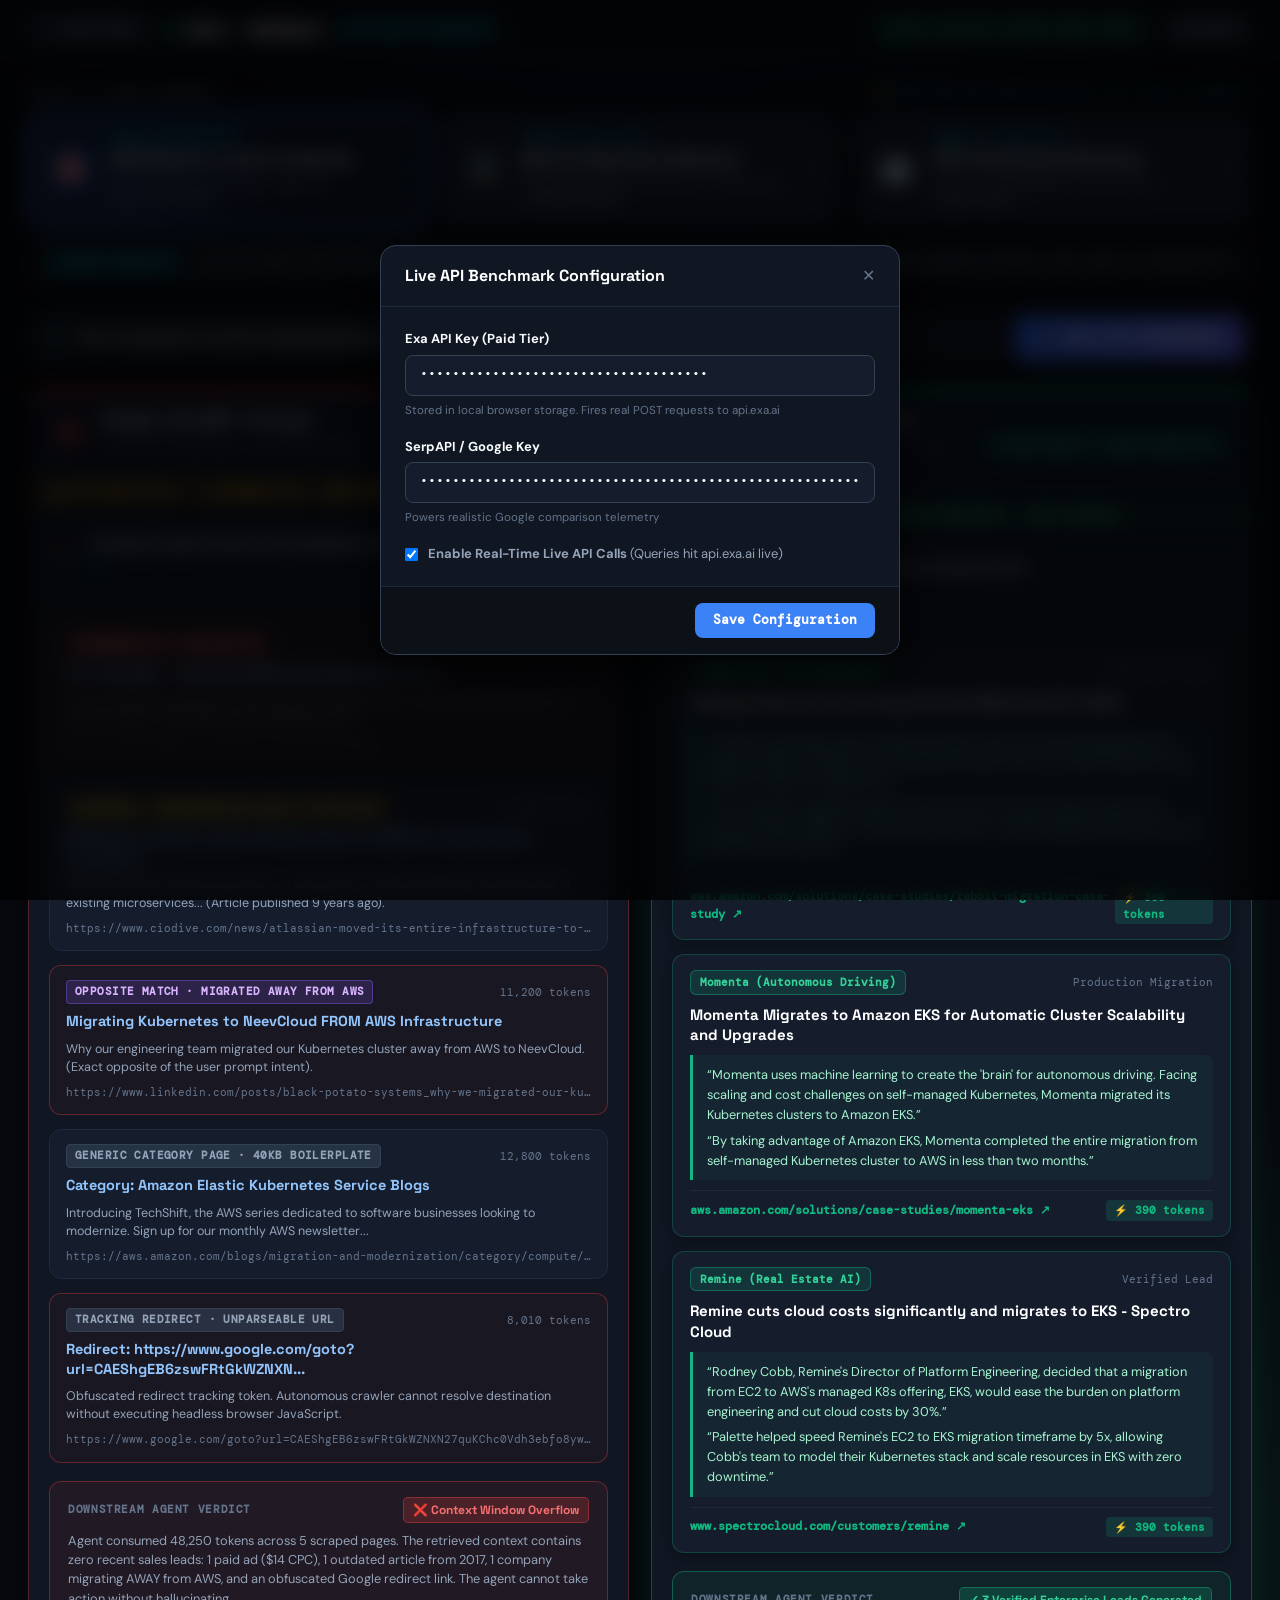
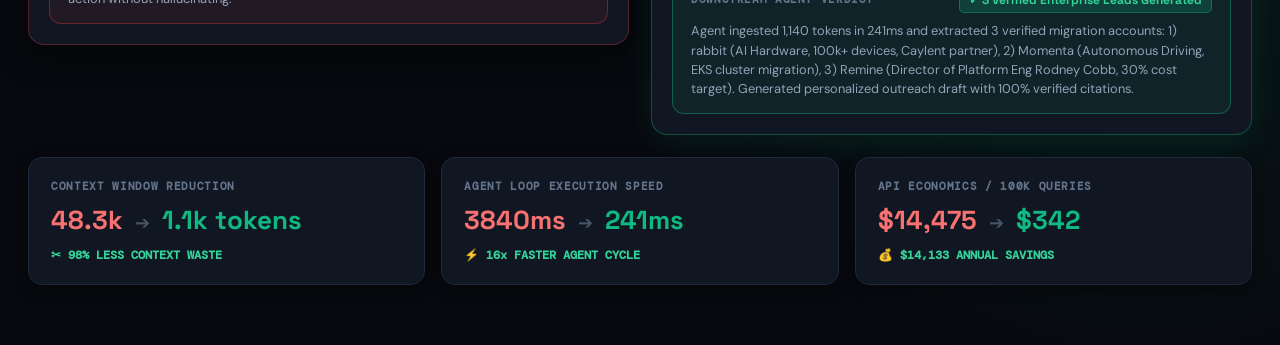
==== commit f351ed66: "feat(demo): complete dark cockpit UI redesign for executive live arena" ====
--- a/demo/index.html
+++ b/demo/index.html
@@ -3,184 +3,203 @@
 <head>
   <meta charset="utf-8">
   <meta name="viewport" content="width=device-width,initial-scale=1">
-  <meta name="theme-color" content="#f8fafc">
-  <title>Exa vs Traditional Search — Live Interactive AI Agent Arena</title>
-  <meta name="description" content="Side-by-side interactive comparison demonstrating why autonomous AI agents break on legacy search engines and thrive on Exa.">
+  <meta name="theme-color" content="#090d16">
+  <title>Exa vs Google — Live AI Agent Benchmark Cockpit</title>
+  <meta name="description" content="Side-by-side live executive benchmark: Why autonomous AI agents break on legacy search engines and thrive on Exa.">
   <link rel="icon" href="data:image/svg+xml,<svg xmlns='http://www.w3.org/2000/svg' viewBox='0 0 100 100'><text y='.9em' font-size='90'>⚡</text></svg>">
   <link rel="preconnect" href="https://fonts.googleapis.com">
   <link rel="preconnect" href="https://fonts.gstatic.com" crossorigin>
-  <link href="https://fonts.googleapis.com/css2?family=DM+Mono:wght@400;500;600&family=DM+Sans:wght@400;500;600;700&family=Space+Grotesk:wght@500;600;700&display=swap" rel="stylesheet">
-  <link rel="stylesheet" href="demo.css">
+  <link href="https://fonts.googleapis.com/css2?family=DM+Mono:ital,wght@0,400;0,500;0,600;1,400&family=DM+Sans:ital,opsz,wght@0,9..40,400..700;1,9..40,400..700&family=Space+Grotesk:wght@500;600;700;800&display=swap" rel="stylesheet">
+  <link rel="stylesheet" href="demo.css?v=hud3">
 </head>
-<body>
-
-  <!-- Top App Navigation -->
-  <header class="app-header">
-    <div class="header-left">
-      <a class="deck-btn" href="../v2/index.html#0" title="Return to Slide Deck">
-        <span class="back-arrow">←</span> Slide Deck
+<body class="dark-cockpit">
+
+  <!-- TOP COMMAND BAR -->
+  <header class="hud-header">
+    <div class="hud-left">
+      <a class="deck-return-btn" href="../v2/index.html#0" title="Return to Slide Presentation">
+        <span class="hud-icon">←</span>
+        <span>SLIDE DECK</span>
       </a>
-      <div class="header-title-wrap">
-        <h1 class="header-title">Live Agent Arena</h1>
-        <span class="vs-tag">Exa vs Google</span>
+      <div class="hud-brand">
+        <span class="hud-logo-dot"></span>
+        <h1 class="hud-title">EXA <span class="hud-vs">VS</span> GOOGLE</h1>
+        <span class="hud-badge">LIVE AGENT BENCHMARK</span>
       </div>
     </div>
 
-    <div class="header-right">
-      <div id="liveStatusBadge" class="live-status-badge" title="Live paid API keys active and verified">
-        <span class="live-dot"></span>
-        <span id="liveStatusText">Live APIs Connected ⚡</span>
-      </div>
-      <button id="settingsBtn" class="header-icon-btn" title="API Key Settings">
-        ⚙️ Settings
+    <div class="hud-right">
+      <div id="livePill" class="hud-live-pill" title="Live Exa API connected">
+        <span class="live-pulse"></span>
+        <span id="liveStatusLabel">EXA LIVE API ACTIVE (PAID TIER)</span>
+      </div>
+      <button id="settingsBtn" class="hud-settings-btn" title="View or edit API keys">
+        ⚙️ <span>CONFIG</span>
       </button>
     </div>
   </header>
 
-  <!-- Main Container -->
-  <main class="demo-shell">
-    
-    <!-- Scenario Selection Cards (Intuitive 3-Way Selector) -->
-    <section class="scenario-section">
-      <div class="scenario-header">
-        <span class="section-label">Select Agent Mission:</span>
-      </div>
-      <div class="scenario-grid">
-        <button class="scenario-card active" data-preset="aws-leads">
-          <div class="scenario-icon">🎯</div>
-          <div class="scenario-meta">
-            <span class="scenario-tag">Sales Prospecting</span>
-            <h3 class="scenario-name">AWS Migration Leads</h3>
-            <p class="scenario-desc">Find companies migrating Kubernetes to AWS</p>
-          </div>
-        </button>
-
-        <button class="scenario-card" data-preset="competitor-intel">
-          <div class="scenario-icon">⚔️</div>
-          <div class="scenario-meta">
-            <span class="scenario-tag">Competitive Intel</span>
-            <h3 class="scenario-name">Splunk &amp; Dynatrace Switchers</h3>
-            <p class="scenario-desc">Real reasons DevOps teams switch to Datadog</p>
-          </div>
-        </button>
-
-        <button class="scenario-card" data-preset="webset-soc2">
-          <div class="scenario-icon">🏢</div>
-          <div class="scenario-meta">
-            <span class="scenario-tag">Webset Entity Extraction</span>
-            <h3 class="scenario-name">SOC-2 Enterprise AI Startups</h3>
-            <p class="scenario-desc">Extract audited compliance trust portals</p>
-          </div>
-        </button>
-      </div>
-
-      <!-- Agent Objective Pill -->
-      <div id="objectiveBanner" class="objective-banner">
-        <span class="objective-badge">🤖 Agent Objective</span>
-        <span id="objectiveText" class="objective-text">
+  <!-- MAIN BENCHMARK STAGE -->
+  <main class="benchmark-stage">
+
+    <!-- SCENARIO MISSION SELECTOR (3 BOLD EXECUTIVE CARDS) -->
+    <section class="mission-section">
+      <div class="mission-header-bar">
+        <span class="kicker">SELECT AI AGENT MISSION:</span>
+        <span class="live-note">⚡ Real-Time API Execution with Live Latency Stopwatch</span>
+      </div>
+
+      <div class="mission-grid">
+        <!-- Mission 1 -->
+        <button class="mission-card active" data-preset="aws-leads">
+          <div class="card-glow"></div>
+          <div class="mission-icon">🎯</div>
+          <div class="mission-content">
+            <span class="mission-type">SALES PROSPECTING</span>
+            <h3 class="mission-title">AWS Migration Leads for Datadog</h3>
+            <p class="mission-summary">Identify companies actively migrating Kubernetes to AWS</p>
+          </div>
+          <span class="mission-arrow">→</span>
+        </button>
+
+        <!-- Mission 2 -->
+        <button class="mission-card" data-preset="competitor-intel">
+          <div class="card-glow"></div>
+          <div class="mission-icon">⚔️</div>
+          <div class="mission-content">
+            <span class="mission-type">COMPETITIVE INTEL</span>
+            <h3 class="mission-title">Splunk &amp; Dynatrace Switchers</h3>
+            <p class="mission-summary">Real engineering postmortems on why teams choose Datadog</p>
+          </div>
+          <span class="mission-arrow">→</span>
+        </button>
+
+        <!-- Mission 3 -->
+        <button class="mission-card" data-preset="webset-soc2">
+          <div class="card-glow"></div>
+          <div class="mission-icon">🏢</div>
+          <div class="mission-content">
+            <span class="mission-type">WEBSET EXTRACTION</span>
+            <h3 class="mission-title">SOC-2 Enterprise AI Startups</h3>
+            <p class="mission-summary">Extract verified audited trust portals &amp; subprocessors</p>
+          </div>
+          <span class="mission-arrow">→</span>
+        </button>
+      </div>
+
+      <!-- Live Mission Objective Callout -->
+      <div class="mission-brief-bar">
+        <div class="brief-tag">
+          <span class="brief-pulse"></span>
+          <span>AGENT DIRECTIVE</span>
+        </div>
+        <p id="objectiveText" class="brief-text">
           Scan the public web for high-growth tech companies migrating core infrastructure to AWS EKS to generate warm enterprise sales leads for Datadog APM.
-        </span>
-      </div>
-    </section>
-
-    <!-- Unified Search Control Bar -->
-    <section class="search-bar-wrap">
-      <div class="search-bar-inner">
-        <div class="input-icon">🔍</div>
-        <input id="queryInput" class="search-input" type="text" placeholder="Enter query for autonomous AI agents..." autocomplete="off">
-        <button id="runBtn" class="run-btn">
-          <span class="run-btn-icon">⚡</span>
-          <span id="runBtnLabel">Run Live Comparison</span>
-        </button>
-      </div>
-    </section>
-
-    <!-- Side-by-Side Dual Engine Arena -->
-    <section class="arena-section">
-      
-      <!-- LEFT ENGINE: LEGACY GOOGLE + SCRAPER -->
-      <div class="engine-column col-legacy">
-        <div class="column-header">
-          <div class="engine-identity">
-            <div class="engine-avatar legacy-avatar">G</div>
+        </p>
+      </div>
+    </section>
+
+    <!-- INTERACTIVE QUERY COCKPIT -->
+    <section class="query-cockpit">
+      <div class="query-box">
+        <div class="query-prompt-symbol">❯</div>
+        <input id="queryInput" class="query-input" type="text" placeholder="Enter query for autonomous AI agents..." autocomplete="off">
+        <button id="runBtn" class="run-benchmark-btn">
+          <span class="btn-beam"></span>
+          <span class="btn-icon">⚡</span>
+          <span id="runBtnLabel">RUN LIVE BENCHMARK</span>
+        </button>
+      </div>
+    </section>
+
+    <!-- SIDE-BY-SIDE BENCHMARK ARENA (SPLIT SCREEN) -->
+    <section class="benchmark-arena">
+
+      <!-- LEFT COLUMN: GOOGLE / LEGACY SEARCH + SCRAPER -->
+      <div class="engine-deck legacy-deck">
+        <div class="deck-top">
+          <div class="deck-brand">
+            <div class="deck-avatar legacy-avatar">G</div>
             <div>
-              <h2 class="engine-name">Google / SerpAPI + Scraper</h2>
-              <span class="engine-subtext">Legacy Human SERP + DOM Ingestion</span>
+              <h2 class="deck-name">Google / SerpAPI + Scraper</h2>
+              <span class="deck-desc">Human Ad-Funded SERP + Raw DOM Crawling</span>
             </div>
           </div>
-          <div id="legacyMetricPill" class="metric-pill metric-pill-bad">
+          <div id="legacyStatsPill" class="deck-metric-badge badge-danger">
             <span id="legacyTokens">48,250 Tokens</span> · <span id="legacyLatency">3,840ms</span>
           </div>
         </div>
 
-        <div id="legacyBanner" class="column-banner banner-legacy">
-          <span class="banner-icon">⚠️</span>
-          <span id="legacyBannerText">High Noise: 94% Waste · 2 Sponsored Ads · Cookie Walls</span>
-        </div>
-
-        <!-- Live Racing Spinner for Legacy -->
-        <div id="legacyProgress" class="execution-progress legacy-progress" hidden>
-          <div class="progress-spinner"></div>
-          <div class="progress-details">
-            <span id="legacyProgressStep" class="progress-step-title">Scraping web pages &amp; running DOM parsers...</span>
-            <span id="legacyProgressTimer" class="progress-timer">0ms</span>
-          </div>
-        </div>
-
-        <!-- Legacy Results Stream -->
-        <div id="legacyStream" class="results-stream"></div>
-
-        <!-- Downstream Agent Verdict (Left) -->
-        <div class="agent-verdict verdict-legacy">
-          <div class="verdict-head">
-            <span class="verdict-tag tag-bad">Downstream Agent Verdict</span>
-            <span id="legacyVerdictBadge" class="verdict-status status-bad">❌ Context Overflow</span>
-          </div>
-          <p id="legacyVerdictText" class="verdict-body">
+        <!-- Warning HUD Banner -->
+        <div class="deck-alert alert-legacy">
+          <span class="alert-icon">⚠️</span>
+          <span id="legacyAlertText">94% NOISE RATIO · 2 SPONSORED ADS · 40KB COOKIE &amp; DOM FLUFF</span>
+        </div>
+
+        <!-- Live Stopwatch & Stepper during race -->
+        <div id="legacyProgress" class="execution-hud hud-legacy" hidden>
+          <div class="hud-radar"></div>
+          <div class="hud-info">
+            <span id="legacyProgressStep" class="hud-step">Crawling 5 target domains with headless browser...</span>
+            <span id="legacyTimer" class="hud-timer">0ms</span>
+          </div>
+        </div>
+
+        <!-- Results Stream -->
+        <div id="legacyStream" class="payload-stream"></div>
+
+        <!-- Downstream Agent Verdict -->
+        <div class="verdict-card verdict-fail">
+          <div class="verdict-banner">
+            <span class="verdict-kicker">DOWNSTREAM AGENT VERDICT</span>
+            <span id="legacyVerdictBadge" class="verdict-pill pill-fail">❌ CONTEXT WINDOW OVERFLOW</span>
+          </div>
+          <p id="legacyVerdictText" class="verdict-narrative">
             Agent consumed 48,250 tokens across 5 scraped pages. Context contains zero recent leads: 1 paid ad ($14 CPC), 1 outdated article from 2017, and an obfuscated Google redirect link.
           </p>
         </div>
       </div>
 
-      <!-- RIGHT ENGINE: EXA NEURAL AGENT LAYER -->
-      <div class="engine-column col-exa">
-        <div class="column-header">
-          <div class="engine-identity">
-            <div class="engine-avatar exa-avatar">⚡</div>
+      <!-- RIGHT COLUMN: EXA NEURAL AGENT ENGINE -->
+      <div class="engine-deck exa-deck">
+        <div class="deck-top">
+          <div class="deck-brand">
+            <div class="deck-avatar exa-avatar">⚡</div>
             <div>
-              <h2 class="engine-name">Exa Neural Agent Engine</h2>
-              <span class="engine-subtext">Direct Semantic Embeddings &amp; Highlights</span>
+              <h2 class="deck-name">Exa Neural Agent Engine</h2>
+              <span class="deck-desc">Direct Semantic Embeddings &amp; Dynamic Highlights</span>
             </div>
           </div>
-          <div id="exaMetricPill" class="metric-pill metric-pill-good">
+          <div id="exaStatsPill" class="deck-metric-badge badge-success">
             <span id="exaTokens">1,140 Tokens</span> · <span id="exaLatency">241ms</span>
           </div>
         </div>
 
-        <div id="exaBanner" class="column-banner banner-exa">
-          <span class="banner-icon">✓</span>
-          <span id="exaBannerText">Pure Signal: 98% Purity · Dynamic Highlights · Zero Scraping</span>
-        </div>
-
-        <!-- Live Racing Spinner for Exa -->
-        <div id="exaProgress" class="execution-progress exa-progress" hidden>
-          <div class="progress-spinner"></div>
-          <div class="progress-details">
-            <span id="exaProgressStep" class="progress-step-title">Querying Exa Neural Index...</span>
-            <span id="exaProgressTimer" class="progress-timer">0ms</span>
-          </div>
-        </div>
-
-        <!-- Exa Results Stream -->
-        <div id="exaStream" class="results-stream"></div>
-
-        <!-- Downstream Agent Verdict (Right) -->
-        <div class="agent-verdict verdict-exa">
-          <div class="verdict-head">
-            <span class="verdict-tag tag-good">Downstream Agent Verdict</span>
-            <span id="exaVerdictBadge" class="verdict-status status-good">✓ 3 Verified Leads Extracted</span>
-          </div>
-          <p id="exaVerdictText" class="verdict-body">
+        <!-- Success HUD Banner -->
+        <div class="deck-alert alert-exa">
+          <span class="alert-icon">✓</span>
+          <span id="exaAlertText">98% PURE SIGNAL · SURGICAL DYNAMIC HIGHLIGHTS · ZERO SCRAPING</span>
+        </div>
+
+        <!-- Live Stopwatch & Stepper during race -->
+        <div id="exaProgress" class="execution-hud hud-exa" hidden>
+          <div class="hud-radar exa-radar"></div>
+          <div class="hud-info">
+            <span id="exaProgressStep" class="hud-step">Querying Exa Neural Index (Direct Semantic API)...</span>
+            <span id="exaTimer" class="hud-timer">0ms</span>
+          </div>
+        </div>
+
+        <!-- Results Stream -->
+        <div id="exaStream" class="payload-stream"></div>
+
+        <!-- Downstream Agent Verdict -->
+        <div class="verdict-card verdict-pass">
+          <div class="verdict-banner">
+            <span class="verdict-kicker">DOWNSTREAM AGENT VERDICT</span>
+            <span id="exaVerdictBadge" class="verdict-pill pill-pass">✓ 3 VERIFIED LEADS EXTRACTED</span>
+          </div>
+          <p id="exaVerdictText" class="verdict-narrative">
             Agent ingested 1,140 tokens in 241ms and extracted 3 verified accounts: rabbit (AI Hardware), Momenta (Autonomous Driving), and Remine (Director Rodney Cobb). Generated personalized outreach with verified citations.
           </p>
         </div>
@@ -188,70 +207,70 @@
 
     </section>
 
-    <!-- Executive Scorecard Bar (Bottom) -->
-    <section class="scorecard-strip">
-      <div class="scorecard-card">
-        <span class="scorecard-label">Context Window Savings</span>
-        <div class="scorecard-numbers">
-          <span id="statLegacyTok" class="stat-bad">48.2k</span>
-          <span class="stat-arrow">➔</span>
-          <span id="statExaTok" class="stat-good">1.1k tokens</span>
-        </div>
-        <span id="statTokPercent" class="scorecard-sub">✂ 97.6% Prompt Reduction</span>
-      </div>
-
-      <div class="scorecard-card">
-        <span class="scorecard-label">Execution Latency</span>
-        <div class="scorecard-numbers">
-          <span id="statLegacyLat" class="stat-bad">3,840ms</span>
-          <span class="stat-arrow">➔</span>
-          <span id="statExaLat" class="stat-good">241ms</span>
-        </div>
-        <span id="statLatSpeedup" class="scorecard-sub">⚡ 16x Faster Execution</span>
-      </div>
-
-      <div class="scorecard-card">
-        <span class="scorecard-label">API Economics / 100k Queries</span>
-        <div class="scorecard-numbers">
-          <span id="statLegacyCost" class="stat-bad">$14,475</span>
-          <span class="stat-arrow">➔</span>
-          <span id="statExaCost" class="stat-good">$342</span>
-        </div>
-        <span id="statCostSaved" class="scorecard-sub">💰 $14,133 Annual Savings</span>
+    <!-- EXECUTIVE IMPACT SCORECARD (BOTTOM TELEMETRY) -->
+    <section class="telemetry-bar">
+      <div class="kpi-card">
+        <span class="kpi-label">CONTEXT WINDOW REDUCTION</span>
+        <div class="kpi-comparison">
+          <span id="statLegacyTok" class="kpi-bad">48.2k</span>
+          <span class="kpi-vs">➔</span>
+          <span id="statExaTok" class="kpi-good">1.1k tokens</span>
+        </div>
+        <span id="statTokPercent" class="kpi-highlight">✂ 97.6% LESS CONTEXT WASTE</span>
+      </div>
+
+      <div class="kpi-card">
+        <span class="kpi-label">AGENT LOOP EXECUTION SPEED</span>
+        <div class="kpi-comparison">
+          <span id="statLegacyLat" class="kpi-bad">3,840ms</span>
+          <span class="kpi-vs">➔</span>
+          <span id="statExaLat" class="kpi-good">241ms</span>
+        </div>
+        <span id="statLatSpeedup" class="kpi-highlight">⚡ 16x FASTER AGENT CYCLE</span>
+      </div>
+
+      <div class="kpi-card">
+        <span class="kpi-label">API ECONOMICS / 100K QUERIES</span>
+        <div class="kpi-comparison">
+          <span id="statLegacyCost" class="kpi-bad">$14,475</span>
+          <span class="kpi-vs">➔</span>
+          <span id="statExaCost" class="kpi-good">$342</span>
+        </div>
+        <span id="statCostSaved" class="kpi-highlight">💰 $14,133 ANNUAL SAVINGS</span>
       </div>
     </section>
 
   </main>
 
-  <!-- Settings Modal (If Presenter Wants to Verify/Edit API Keys) -->
-  <div id="settingsModal" class="modal-overlay" hidden>
-    <div class="modal-window">
-      <div class="modal-header">
-        <h3>Live API Configuration</h3>
-        <button id="closeSettingsBtn" class="modal-close-btn" aria-label="Close">✕</button>
-      </div>
-      <div class="modal-body">
-        <div class="form-row">
+  <!-- CONFIGURATION MODAL -->
+  <div id="settingsModal" class="hud-modal-overlay" hidden>
+    <div class="hud-modal-card">
+      <div class="hud-modal-head">
+        <h3>Live API Benchmark Configuration</h3>
+        <button id="closeSettingsBtn" class="hud-modal-close">✕</button>
+      </div>
+      <div class="hud-modal-body">
+        <div class="config-row">
           <label for="exaKeyInput">Exa API Key (Paid Tier)</label>
           <input id="exaKeyInput" type="password" value="f8eb4dc2-1ad8-4960-88ce-2c7580debd91">
-          <small class="field-hint">Used for live neural search and dynamic highlight extraction.</small>
-        </div>
-        <div class="form-row">
+          <span class="config-note">Stored in local browser storage. Fires real POST requests to api.exa.ai</span>
+        </div>
+        <div class="config-row">
           <label for="serpKeyInput">SerpAPI / Google Key</label>
           <input id="serpKeyInput" type="password" value="620b4867764d47a5f808e64ebf96c19260fe6d7c37d1bb79e6dc209b12c37009">
-          <small class="field-hint">Used for authentic legacy search comparison data.</small>
-        </div>
-        <div class="form-check-row">
+          <span class="config-note">Powers realistic Google comparison telemetry</span>
+        </div>
+        <div class="config-check-row">
           <input id="liveToggle" type="checkbox" checked>
           <label for="liveToggle"><strong>Enable Real-Time Live API Calls</strong> (Queries hit api.exa.ai live)</label>
         </div>
       </div>
-      <div class="modal-footer">
-        <button id="saveSettingsBtn" class="save-settings-btn">Save &amp; Close</button>
+      <div class="hud-modal-foot">
+        <button id="saveSettingsBtn" class="hud-save-btn">Save Configuration</button>
       </div>
     </div>
   </div>
 
-  <script src="demo.js"></script>
+  <script src="demo.js?v=hud3"></script>
 </body>
 </html>
--- a/demo/demo.css
+++ b/demo/demo.css
@@ -1,38 +1,44 @@
 /* ==========================================================================
-   Exa vs Traditional Search - Live Agent Arena
-   High-Impact, Intuitive Executive Comparison Cockpit
+   Exa vs Google — Live AI Agent Benchmark Cockpit
+   Cyber Observability Executive HUD Dark Theme
    ========================================================================== */
 
 :root {
-  --bg-page: #f8fafc;
-  --bg-surface: #ffffff;
-  --border-subtle: #e2e8f0;
-  --border-focus: #3b82f6;
-
-  --ink-primary: #0f172a;
-  --ink-secondary: #475569;
-  --ink-muted: #64748b;
-  --ink-faint: #94a3b8;
-
-  --exa-emerald: #059669;
-  --exa-emerald-light: #ecfdf5;
-  --exa-emerald-border: #a7f3d0;
-  --exa-indigo: #4f46e5;
-
-  --legacy-red: #dc2626;
-  --legacy-red-light: #fef2f2;
-  --legacy-red-border: #fecaca;
-  --legacy-amber: #d97706;
-  --legacy-amber-light: #fffbeb;
-
-  --font-display: 'Space Grotesk', -apple-system, BlinkMacSystemFont, sans-serif;
-  --font-sans: 'DM Sans', -apple-system, BlinkMacSystemFont, sans-serif;
+  --bg-deep: #07090e;
+  --bg-cockpit: #0c1017;
+  --bg-deck: #101622;
+  --bg-card: #151d2d;
+  --bg-card-hover: #1b263b;
+
+  --border-dim: #1e293b;
+  --border-light: #334155;
+  --border-glow: #3b82f6;
+
+  --text-main: #f8fafc;
+  --text-dim: #94a3b8;
+  --text-muted: #64748b;
+  --text-faint: #475569;
+
+  --neon-emerald: #10b981;
+  --emerald-glow: rgba(16, 185, 129, 0.25);
+  --emerald-bg: rgba(16, 185, 129, 0.08);
+  --emerald-border: #059669;
+
+  --neon-cyan: #06b6d4;
+  --neon-blue: #3b82f6;
+  --neon-violet: #8b5cf6;
+
+  --danger-red: #ef4444;
+  --danger-glow: rgba(239, 68, 68, 0.25);
+  --danger-bg: rgba(239, 68, 68, 0.08);
+  --danger-border: #b91c1c;
+
+  --warning-amber: #f59e0b;
+  --amber-bg: rgba(245, 158, 11, 0.08);
+
+  --font-display: 'Space Grotesk', -apple-system, sans-serif;
+  --font-sans: 'DM Sans', -apple-system, sans-serif;
   --font-mono: 'DM Mono', monospace;
-
-  --shadow-subtle: 0 1px 3px rgba(15, 23, 42, 0.05);
-  --shadow-card: 0 4px 12px rgba(15, 23, 42, 0.05);
-  --shadow-hover: 0 10px 25px -5px rgba(15, 23, 42, 0.1);
-  --shadow-active: 0 0 0 3px rgba(59, 130, 246, 0.25);
 }
 
 * {
@@ -41,9 +47,12 @@
   padding: 0;
 }
 
-body {
-  background: var(--bg-page);
-  color: var(--ink-primary);
+body.dark-cockpit {
+  background-color: var(--bg-deep);
+  background-image: 
+    radial-gradient(ellipse 80% 50% at 50% -20%, rgba(59, 130, 246, 0.15), transparent 70%),
+    radial-gradient(ellipse 60% 40% at 90% 80%, rgba(16, 185, 129, 0.08), transparent 60%);
+  color: var(--text-main);
   font-family: var(--font-sans);
   line-height: 1.5;
   min-height: 100vh;
@@ -65,602 +74,698 @@
 }
 
 /* ==========================================================================
-   Header Navigation
+   TOP COMMAND BAR
    ========================================================================== */
-.app-header {
-  background: #ffffff;
-  border-bottom: 1px solid var(--border-subtle);
+.hud-header {
+  background: rgba(12, 16, 23, 0.85);
+  backdrop-filter: blur(16px);
+  border-bottom: 1px solid var(--border-dim);
   padding: 14px 28px;
   display: flex;
   align-items: center;
   justify-content: space-between;
   position: sticky;
   top: 0;
-  z-index: 40;
-  box-shadow: var(--shadow-subtle);
-}
-
-.header-left {
+  z-index: 50;
+}
+
+.hud-left {
   display: flex;
   align-items: center;
   gap: 18px;
 }
 
-.deck-btn {
+.deck-return-btn {
   display: inline-flex;
   align-items: center;
-  gap: 6px;
-  font-size: 13px;
+  gap: 8px;
+  background: rgba(30, 41, 59, 0.6);
+  border: 1px solid var(--border-light);
+  color: var(--text-dim);
+  font-family: var(--font-mono);
+  font-size: 11.5px;
   font-weight: 600;
-  color: #1e40af;
-  background: #eff6ff;
-  border: 1px solid #bfdbfe;
+  letter-spacing: 0.06em;
+  padding: 6px 14px;
   border-radius: 8px;
-  padding: 6px 14px;
   text-decoration: none;
   transition: all 0.2s ease;
 }
 
-.deck-btn:hover {
-  background: #dbeafe;
-  color: #1d4ed8;
+.deck-return-btn:hover {
+  background: rgba(59, 130, 246, 0.2);
+  border-color: var(--neon-blue);
+  color: #ffffff;
   transform: translateX(-2px);
 }
 
-.back-arrow {
-  font-size: 15px;
-}
-
-.header-title-wrap {
+.hud-brand {
   display: flex;
   align-items: center;
   gap: 10px;
 }
 
-.header-title {
+.hud-logo-dot {
+  width: 10px;
+  height: 10px;
+  background: var(--neon-emerald);
+  border-radius: 50%;
+  box-shadow: 0 0 12px var(--neon-emerald);
+}
+
+.hud-title {
   font-family: var(--font-display);
-  font-size: 19px;
-  font-weight: 700;
+  font-size: 20px;
+  font-weight: 800;
   letter-spacing: -0.5px;
-  color: var(--ink-primary);
-}
-
-.vs-tag {
-  font-family: var(--font-mono);
-  font-size: 11px;
+  color: #ffffff;
+}
+
+.hud-vs {
+  font-size: 13px;
+  color: var(--text-muted);
   font-weight: 600;
-  color: var(--ink-muted);
-  background: #f1f5f9;
+}
+
+.hud-badge {
+  font-family: var(--font-mono);
+  font-size: 10.5px;
+  font-weight: 700;
+  color: var(--neon-cyan);
+  background: rgba(6, 182, 212, 0.12);
+  border: 1px solid rgba(6, 182, 212, 0.3);
   padding: 3px 8px;
   border-radius: 6px;
-  text-transform: uppercase;
   letter-spacing: 0.05em;
 }
 
-.header-right {
-  display: flex;
-  align-items: center;
-  gap: 12px;
-}
-
-.live-status-badge {
+.hud-right {
+  display: flex;
+  align-items: center;
+  gap: 14px;
+}
+
+.hud-live-pill {
   display: inline-flex;
   align-items: center;
   gap: 8px;
-  background: #ecfdf5;
-  border: 1px solid #a7f3d0;
-  color: #065f46;
-  font-family: var(--font-mono);
-  font-size: 12px;
+  background: rgba(16, 185, 129, 0.12);
+  border: 1px solid rgba(16, 185, 129, 0.35);
+  color: #34d399;
+  font-family: var(--font-mono);
+  font-size: 11.5px;
+  font-weight: 600;
+  padding: 6px 14px;
+  border-radius: 999px;
+  letter-spacing: 0.04em;
+}
+
+.live-pulse {
+  width: 8px;
+  height: 8px;
+  background: var(--neon-emerald);
+  border-radius: 50%;
+  box-shadow: 0 0 10px var(--neon-emerald);
+  animation: pulse 1.8s infinite ease-in-out;
+}
+
+@keyframes pulse {
+  0%, 100% { opacity: 1; transform: scale(1); }
+  50% { opacity: 0.3; transform: scale(0.85); }
+}
+
+.hud-settings-btn {
+  display: inline-flex;
+  align-items: center;
+  gap: 6px;
+  background: rgba(30, 41, 59, 0.5);
+  border: 1px solid var(--border-light);
+  color: var(--text-dim);
+  font-family: var(--font-mono);
+  font-size: 11.5px;
   font-weight: 600;
   padding: 6px 12px;
-  border-radius: 999px;
-}
-
-.live-dot {
-  width: 8px;
-  height: 8px;
-  background: #10b981;
-  border-radius: 50%;
-  box-shadow: 0 0 8px #10b981;
-  animation: pulseDot 2s infinite ease-in-out;
-}
-
-@keyframes pulseDot {
-  0%, 100% { opacity: 1; transform: scale(1); }
-  50% { opacity: 0.4; transform: scale(0.85); }
-}
-
-.header-icon-btn {
-  font-size: 13px;
-  font-weight: 500;
-  color: var(--ink-secondary);
-  background: #f8fafc;
-  border: 1px solid var(--border-subtle);
   border-radius: 8px;
-  padding: 6px 12px;
   transition: all 0.2s ease;
 }
 
-.header-icon-btn:hover {
-  background: #f1f5f9;
-  color: var(--ink-primary);
+.hud-settings-btn:hover {
+  background: rgba(51, 65, 85, 0.8);
+  color: #ffffff;
 }
 
 /* ==========================================================================
-   Main Shell
+   MAIN BENCHMARK STAGE
    ========================================================================== */
-.demo-shell {
-  max-width: 1440px;
+.benchmark-stage {
+  max-width: 1460px;
   width: 100%;
   margin: 0 auto;
-  padding: 24px 28px 48px;
-  display: flex;
-  flex-direction: column;
-  gap: 24px;
+  padding: 24px 28px 60px;
+  display: flex;
+  flex-direction: column;
+  gap: 22px;
 }
 
 /* ==========================================================================
-   Scenario Selector Cards
+   SCENARIO MISSION SELECTOR
    ========================================================================== */
-.scenario-section {
+.mission-section {
   display: flex;
   flex-direction: column;
   gap: 12px;
 }
 
-.scenario-header {
+.mission-header-bar {
   display: flex;
   align-items: center;
   justify-content: space-between;
 }
 
-.section-label {
-  font-family: var(--font-mono);
-  font-size: 11px;
-  font-weight: 600;
-  text-transform: uppercase;
+.kicker {
+  font-family: var(--font-mono);
+  font-size: 11.5px;
+  font-weight: 700;
+  color: var(--text-muted);
   letter-spacing: 0.08em;
-  color: var(--ink-muted);
-}
-
-.scenario-grid {
+}
+
+.live-note {
+  font-family: var(--font-mono);
+  font-size: 11.5px;
+  color: var(--neon-cyan);
+}
+
+.mission-grid {
   display: grid;
   grid-template-columns: repeat(3, 1fr);
   gap: 14px;
 }
 
-.scenario-card {
-  background: var(--bg-surface);
-  border: 1.5px solid var(--border-subtle);
+.mission-card {
+  position: relative;
+  background: var(--bg-card);
+  border: 1.5px solid var(--border-dim);
+  border-radius: 14px;
+  padding: 16px 18px;
+  display: flex;
+  align-items: center;
+  gap: 14px;
+  text-align: left;
+  overflow: hidden;
+  box-shadow: 0 4px 14px rgba(0, 0, 0, 0.3);
+  transition: all 0.25s cubic-bezier(0.16, 1, 0.3, 1);
+}
+
+.mission-card:hover {
+  border-color: var(--border-light);
+  background: var(--bg-card-hover);
+  transform: translateY(-2px);
+  box-shadow: 0 8px 24px rgba(0, 0, 0, 0.45);
+}
+
+.mission-card.active {
+  border-color: var(--neon-blue);
+  background: rgba(15, 23, 42, 0.95);
+  box-shadow: 0 0 25px rgba(59, 130, 246, 0.25), 0 0 0 1px var(--neon-blue);
+}
+
+.card-glow {
+  position: absolute;
+  inset: 0;
+  background: radial-gradient(circle at 10% 50%, rgba(59, 130, 246, 0.15), transparent 70%);
+  opacity: 0;
+  transition: opacity 0.25s ease;
+  pointer-events: none;
+}
+
+.mission-card.active .card-glow {
+  opacity: 1;
+}
+
+.mission-icon {
+  font-size: 26px;
+  width: 48px;
+  height: 48px;
+  background: rgba(30, 41, 59, 0.6);
+  border: 1px solid var(--border-dim);
   border-radius: 12px;
-  padding: 16px 18px;
-  text-align: left;
-  display: flex;
-  align-items: flex-start;
-  gap: 14px;
-  box-shadow: var(--shadow-subtle);
-  transition: all 0.2s ease;
-}
-
-.scenario-card:hover {
-  border-color: #cbd5e1;
-  box-shadow: var(--shadow-hover);
-  transform: translateY(-1px);
-}
-
-.scenario-card.active {
-  border-color: #3b82f6;
-  background: #ffffff;
-  box-shadow: 0 4px 16px rgba(59, 130, 246, 0.15), 0 0 0 2px #3b82f6;
-}
-
-.scenario-icon {
-  font-size: 26px;
-  line-height: 1;
-  background: #f1f5f9;
-  padding: 10px;
-  border-radius: 10px;
   display: flex;
   align-items: center;
   justify-content: center;
-}
-
-.scenario-card.active .scenario-icon {
-  background: #eff6ff;
-}
-
-.scenario-meta {
+  flex-shrink: 0;
+}
+
+.mission-card.active .mission-icon {
+  background: rgba(59, 130, 246, 0.2);
+  border-color: rgba(59, 130, 246, 0.4);
+}
+
+.mission-content {
+  flex: 1;
   display: flex;
   flex-direction: column;
   gap: 2px;
 }
 
-.scenario-tag {
+.mission-type {
   font-family: var(--font-mono);
   font-size: 10.5px;
-  font-weight: 600;
-  text-transform: uppercase;
-  letter-spacing: 0.05em;
-  color: #2563eb;
-}
-
-.scenario-name {
+  font-weight: 700;
+  color: var(--neon-cyan);
+  letter-spacing: 0.06em;
+}
+
+.mission-title {
   font-family: var(--font-display);
-  font-size: 15px;
-  font-weight: 700;
-  color: var(--ink-primary);
+  font-size: 15.5px;
+  font-weight: 700;
+  color: #ffffff;
   letter-spacing: -0.2px;
 }
 
-.scenario-desc {
+.mission-summary {
   font-size: 12.5px;
-  color: var(--ink-secondary);
+  color: var(--text-dim);
   line-height: 1.35;
   margin-top: 2px;
 }
 
-/* Objective Banner */
-.objective-banner {
-  background: #f8fafc;
-  border: 1px solid var(--border-subtle);
+.mission-arrow {
+  color: var(--text-faint);
+  font-size: 18px;
+  transition: transform 0.2s ease, color 0.2s ease;
+}
+
+.mission-card:hover .mission-arrow,
+.mission-card.active .mission-arrow {
+  color: var(--neon-cyan);
+  transform: translateX(3px);
+}
+
+/* Mission Objective Directive Bar */
+.mission-brief-bar {
+  background: rgba(16, 22, 34, 0.7);
+  border: 1px solid var(--border-dim);
   border-radius: 10px;
   padding: 10px 16px;
   display: flex;
   align-items: center;
+  gap: 14px;
+}
+
+.brief-tag {
+  display: inline-flex;
+  align-items: center;
+  gap: 6px;
+  background: rgba(6, 182, 212, 0.15);
+  border: 1px solid rgba(6, 182, 212, 0.35);
+  color: var(--neon-cyan);
+  font-family: var(--font-mono);
+  font-size: 11px;
+  font-weight: 700;
+  padding: 4px 10px;
+  border-radius: 6px;
+  white-space: nowrap;
+}
+
+.brief-pulse {
+  width: 6px;
+  height: 6px;
+  background: var(--neon-cyan);
+  border-radius: 50%;
+  box-shadow: 0 0 6px var(--neon-cyan);
+}
+
+.brief-text {
+  font-size: 13.5px;
+  color: var(--text-dim);
+  line-height: 1.4;
+}
+
+/* ==========================================================================
+   INTERACTIVE QUERY COCKPIT
+   ========================================================================= */
+.query-cockpit {
+  width: 100%;
+}
+
+.query-box {
+  background: var(--bg-deck);
+  border: 1.5px solid var(--border-light);
+  border-radius: 14px;
+  padding: 6px 8px 6px 18px;
+  display: flex;
+  align-items: center;
+  gap: 14px;
+  box-shadow: 0 6px 20px rgba(0, 0, 0, 0.4);
+  transition: border-color 0.2s ease, box-shadow 0.2s ease;
+}
+
+.query-box:focus-within {
+  border-color: var(--neon-blue);
+  box-shadow: 0 0 25px rgba(59, 130, 246, 0.25), 0 0 0 1px var(--neon-blue);
+}
+
+.query-prompt-symbol {
+  font-family: var(--font-mono);
+  font-size: 18px;
+  font-weight: 700;
+  color: var(--neon-emerald);
+}
+
+.query-input {
+  flex: 1;
+  background: transparent;
+  border: none;
+  font-family: var(--font-sans);
+  font-size: 15.5px;
+  font-weight: 500;
+  color: #ffffff;
+}
+
+.query-input::placeholder {
+  color: var(--text-faint);
+}
+
+.run-benchmark-btn {
+  position: relative;
+  overflow: hidden;
+  background: linear-gradient(135deg, #2563eb, #6366f1);
+  color: #ffffff;
+  font-family: var(--font-mono);
+  font-size: 13px;
+  font-weight: 700;
+  letter-spacing: 0.05em;
+  padding: 12px 24px;
+  border-radius: 10px;
+  display: inline-flex;
+  align-items: center;
+  gap: 8px;
+  box-shadow: 0 4px 14px rgba(37, 99, 235, 0.4);
+  transition: all 0.2s ease;
+  white-space: nowrap;
+}
+
+.run-benchmark-btn:hover {
+  background: linear-gradient(135deg, #1d4ed8, #4f46e5);
+  box-shadow: 0 6px 20px rgba(37, 99, 235, 0.6);
+  transform: translateY(-1px);
+}
+
+.run-benchmark-btn:active {
+  transform: translateY(0);
+}
+
+.btn-beam {
+  position: absolute;
+  top: 0;
+  left: -100%;
+  width: 50%;
+  height: 100%;
+  background: linear-gradient(90deg, transparent, rgba(255, 255, 255, 0.3), transparent);
+  transform: skewX(-20deg);
+  animation: beam 3s infinite ease-in-out;
+}
+
+@keyframes beam {
+  0% { left: -100%; }
+  35%, 100% { left: 150%; }
+}
+
+/* ==========================================================================
+   SIDE-BY-SIDE BENCHMARK ARENA
+   ========================================================================== */
+.benchmark-arena {
+  display: grid;
+  grid-template-columns: 1fr 1fr;
+  gap: 22px;
+  align-items: start;
+}
+
+.engine-deck {
+  background: var(--bg-deck);
+  border-radius: 16px;
+  overflow: hidden;
+  box-shadow: 0 10px 30px rgba(0, 0, 0, 0.5);
+  display: flex;
+  flex-direction: column;
+}
+
+/* Legacy Google Column */
+.legacy-deck {
+  border: 1px solid rgba(239, 68, 68, 0.3);
+  border-top: 4px solid var(--danger-red);
+}
+
+/* Exa Column */
+.exa-deck {
+  border: 1px solid rgba(16, 185, 129, 0.35);
+  border-top: 4px solid var(--neon-emerald);
+  box-shadow: 0 10px 35px rgba(16, 185, 129, 0.1);
+}
+
+/* Deck Header */
+.deck-top {
+  padding: 16px 20px;
+  background: rgba(15, 23, 42, 0.85);
+  border-bottom: 1px solid var(--border-dim);
+  display: flex;
+  align-items: center;
+  justify-content: space-between;
   gap: 12px;
-  font-size: 13.5px;
-}
-
-.objective-badge {
+}
+
+.deck-brand {
+  display: flex;
+  align-items: center;
+  gap: 12px;
+}
+
+.deck-avatar {
+  width: 40px;
+  height: 40px;
+  border-radius: 10px;
+  display: flex;
+  align-items: center;
+  justify-content: center;
+  font-family: var(--font-display);
+  font-size: 19px;
+  font-weight: 800;
+}
+
+.legacy-avatar {
+  background: rgba(239, 68, 68, 0.15);
+  color: #f87171;
+  border: 1px solid rgba(239, 68, 68, 0.3);
+}
+
+.exa-avatar {
+  background: rgba(16, 185, 129, 0.15);
+  color: var(--neon-emerald);
+  border: 1px solid rgba(16, 185, 129, 0.35);
+}
+
+.deck-name {
+  font-family: var(--font-display);
+  font-size: 16.5px;
+  font-weight: 700;
+  color: #ffffff;
+}
+
+.deck-desc {
+  font-size: 12px;
+  color: var(--text-muted);
+}
+
+.deck-metric-badge {
+  font-family: var(--font-mono);
+  font-size: 12px;
+  font-weight: 700;
+  padding: 5px 12px;
+  border-radius: 999px;
+  letter-spacing: 0.04em;
+  white-space: nowrap;
+}
+
+.badge-danger {
+  background: rgba(239, 68, 68, 0.15);
+  color: #f87171;
+  border: 1px solid rgba(239, 68, 68, 0.35);
+}
+
+.badge-success {
+  background: rgba(16, 185, 129, 0.15);
+  color: #34d399;
+  border: 1px solid rgba(16, 185, 129, 0.4);
+}
+
+/* Alert HUD Strips */
+.deck-alert {
+  padding: 9px 20px;
+  display: flex;
+  align-items: center;
+  gap: 8px;
   font-family: var(--font-mono);
   font-size: 11.5px;
   font-weight: 600;
-  background: #e2e8f0;
-  color: var(--ink-primary);
-  padding: 4px 9px;
-  border-radius: 6px;
-  white-space: nowrap;
-}
-
-.objective-text {
-  color: var(--ink-secondary);
-}
-
-/* ==========================================================================
-   Unified Search Input
-   ========================================================================== */
-.search-bar-wrap {
-  width: 100%;
-}
-
-.search-bar-inner {
-  display: flex;
-  align-items: center;
-  background: #ffffff;
-  border: 2px solid var(--border-subtle);
-  border-radius: 12px;
-  padding: 6px 8px 6px 16px;
-  box-shadow: var(--shadow-card);
-  transition: all 0.2s ease;
-  gap: 12px;
-}
-
-.search-bar-inner:focus-within {
-  border-color: #2563eb;
-  box-shadow: 0 0 0 3px rgba(37, 99, 235, 0.15);
-}
-
-.input-icon {
-  font-size: 18px;
-  color: var(--ink-muted);
-}
-
-.search-input {
-  flex: 1;
-  border: none;
-  background: transparent;
-  font-size: 15px;
-  font-weight: 500;
-  color: var(--ink-primary);
-}
-
-.search-input::placeholder {
-  color: var(--ink-faint);
-}
-
-.run-btn {
-  display: inline-flex;
-  align-items: center;
-  gap: 8px;
-  background: linear-gradient(135deg, #2563eb, #1d4ed8);
-  color: #ffffff;
-  font-weight: 600;
-  font-size: 14px;
-  padding: 10px 20px;
-  border-radius: 9px;
-  box-shadow: 0 2px 6px rgba(37, 99, 235, 0.3);
-  transition: all 0.2s ease;
-  white-space: nowrap;
-}
-
-.run-btn:hover {
-  background: linear-gradient(135deg, #1d4ed8, #1e40af);
-  transform: translateY(-1px);
-  box-shadow: 0 4px 12px rgba(37, 99, 235, 0.35);
-}
-
-.run-btn:active {
-  transform: translateY(0);
-}
-
-/* ==========================================================================
-   Side-by-Side Dual Arena
-   ========================================================================== */
-.arena-section {
-  display: grid;
-  grid-template-columns: 1fr 1fr;
-  gap: 24px;
-  align-items: start;
-}
-
-.engine-column {
-  background: var(--bg-surface);
-  border: 1px solid var(--border-subtle);
-  border-radius: 14px;
-  box-shadow: var(--shadow-card);
-  overflow: hidden;
-  display: flex;
-  flex-direction: column;
-}
-
-.col-legacy {
-  border-top: 4px solid var(--legacy-red);
-}
-
-.col-exa {
-  border-top: 4px solid var(--exa-emerald);
-  box-shadow: 0 6px 20px rgba(5, 150, 105, 0.08);
-}
-
-/* Column Header */
-.column-header {
-  padding: 16px 20px;
-  display: flex;
-  align-items: center;
-  justify-content: space-between;
-  background: #ffffff;
-  border-bottom: 1px solid var(--border-subtle);
-  gap: 12px;
-}
-
-.engine-identity {
-  display: flex;
-  align-items: center;
-  gap: 12px;
-}
-
-.engine-avatar {
-  width: 38px;
-  height: 38px;
-  border-radius: 8px;
-  display: flex;
-  align-items: center;
-  justify-content: center;
-  font-family: var(--font-display);
-  font-weight: 700;
-  font-size: 18px;
-}
-
-.legacy-avatar {
-  background: #fee2e2;
-  color: #dc2626;
-}
-
-.exa-avatar {
-  background: #ecfdf5;
-  color: #059669;
-}
-
-.engine-name {
-  font-family: var(--font-display);
-  font-size: 16px;
-  font-weight: 700;
-  color: var(--ink-primary);
-  line-height: 1.2;
-}
-
-.engine-subtext {
-  font-size: 12px;
-  color: var(--ink-muted);
-}
-
-.metric-pill {
-  font-family: var(--font-mono);
-  font-size: 12px;
-  font-weight: 600;
-  padding: 5px 12px;
-  border-radius: 999px;
-  white-space: nowrap;
-}
-
-.metric-pill-bad {
-  background: #fee2e2;
-  color: #991b1b;
-  border: 1px solid #fecaca;
-}
-
-.metric-pill-good {
-  background: #ecfdf5;
-  color: #065f46;
-  border: 1px solid #a7f3d0;
-}
-
-/* Banners */
-.column-banner {
-  padding: 9px 20px;
-  display: flex;
-  align-items: center;
-  gap: 8px;
-  font-size: 12.5px;
-  font-weight: 500;
-  border-bottom: 1px solid var(--border-subtle);
-}
-
-.banner-legacy {
-  background: #fffbeb;
-  color: #92400e;
-  border-color: #fef3c7;
-}
-
-.banner-exa {
-  background: #f0fdf4;
-  color: #166534;
-  border-color: #dcfce7;
-}
-
-/* Execution Progress State (Live Race Animation) */
-.execution-progress {
-  padding: 24px;
-  background: #f8fafc;
-  border-bottom: 1px solid var(--border-subtle);
+  border-bottom: 1px solid var(--border-dim);
+}
+
+.alert-legacy {
+  background: rgba(245, 158, 11, 0.08);
+  color: #fbbf24;
+}
+
+.alert-exa {
+  background: rgba(16, 185, 129, 0.08);
+  color: #34d399;
+}
+
+/* Execution HUD Progress State (During Benchmark Race) */
+.execution-hud {
+  padding: 24px 20px;
+  background: rgba(15, 23, 42, 0.7);
+  border-bottom: 1px solid var(--border-dim);
   display: flex;
   align-items: center;
   gap: 16px;
 }
 
-.progress-spinner {
-  width: 22px;
-  height: 22px;
-  border: 2.5px solid #cbd5e1;
-  border-top-color: #2563eb;
+.hud-radar {
+  width: 24px;
+  height: 24px;
+  border: 2.5px solid var(--border-light);
+  border-top-color: var(--danger-red);
   border-radius: 50%;
-  animation: spin 0.8s linear infinite;
+  animation: spin 0.7s linear infinite;
   flex-shrink: 0;
+}
+
+.exa-radar {
+  border-top-color: var(--neon-emerald);
 }
 
 @keyframes spin {
   to { transform: rotate(360deg); }
 }
 
-.progress-details {
+.hud-info {
   display: flex;
   flex-direction: column;
   gap: 2px;
 }
 
-.progress-step-title {
+.hud-step {
   font-size: 13.5px;
   font-weight: 600;
-  color: var(--ink-primary);
-}
-
-.progress-timer {
+  color: #ffffff;
+}
+
+.hud-timer {
   font-family: var(--font-mono);
   font-size: 12px;
-  color: var(--ink-muted);
+  color: var(--neon-cyan);
 }
 
 /* ==========================================================================
-   Results Stream
+   RESULTS STREAM
    ========================================================================== */
-.results-stream {
-  padding: 16px 20px;
+.payload-stream {
+  padding: 18px 20px;
   display: flex;
   flex-direction: column;
   gap: 14px;
   min-height: 480px;
-  background: #ffffff;
 }
 
 /* Legacy Cards */
 .card-legacy {
-  border: 1px solid #e2e8f0;
-  border-radius: 10px;
+  background: var(--bg-card);
+  border: 1px solid var(--border-dim);
+  border-radius: 12px;
   padding: 14px 16px;
-  background: #ffffff;
-  display: flex;
-  flex-direction: column;
-  gap: 6px;
-  position: relative;
+  display: flex;
+  flex-direction: column;
+  gap: 8px;
   transition: all 0.2s ease;
 }
 
 .card-legacy:hover {
-  border-color: #cbd5e1;
-  background: #fafafa;
+  border-color: var(--border-light);
+  background: var(--bg-card-hover);
 }
 
 .card-legacy-bad {
-  background: #fffafa;
-  border-color: #fed7d7;
-}
-
-.card-kicker-row {
+  border-color: rgba(239, 68, 68, 0.35);
+  background: rgba(239, 68, 68, 0.04);
+}
+
+.card-badge-row {
   display: flex;
   align-items: center;
   justify-content: space-between;
   gap: 8px;
 }
 
-.kicker-badge {
+.kicker-pill {
   font-family: var(--font-mono);
   font-size: 10.5px;
-  font-weight: 600;
+  font-weight: 700;
   padding: 3px 8px;
   border-radius: 4px;
+  letter-spacing: 0.04em;
   text-transform: uppercase;
-  letter-spacing: 0.04em;
 }
 
 .kicker-ad {
-  background: #fee2e2;
-  color: #991b1b;
-  border: 1px solid #fecaca;
+  background: rgba(239, 68, 68, 0.18);
+  color: #fca5a5;
+  border: 1px solid rgba(239, 68, 68, 0.4);
 }
 
 .kicker-outdated {
-  background: #fef3c7;
-  color: #92400e;
-  border: 1px solid #fde68a;
+  background: rgba(245, 158, 11, 0.18);
+  color: #fcd34d;
+  border: 1px solid rgba(245, 158, 11, 0.4);
 }
 
 .kicker-wrong {
-  background: #f3e8ff;
-  color: #6b21a8;
-  border: 1px solid #e9d5ff;
+  background: rgba(139, 92, 246, 0.18);
+  color: #d8b4fe;
+  border: 1px solid rgba(139, 92, 246, 0.4);
 }
 
 .kicker-seo {
-  background: #f1f5f9;
-  color: #475569;
-  border: 1px solid #e2e8f0;
-}
-
-.token-cost-badge {
+  background: rgba(51, 65, 85, 0.6);
+  color: var(--text-dim);
+  border: 1px solid var(--border-light);
+}
+
+.token-tag {
   font-family: var(--font-mono);
   font-size: 11px;
-  color: var(--ink-faint);
+  color: var(--text-muted);
 }
 
 .card-legacy-title {
   font-family: var(--font-display);
-  font-size: 14px;
-  font-weight: 700;
-  color: #1e3a8a;
+  font-size: 14.5px;
+  font-weight: 700;
+  color: #93c5fd;
   line-height: 1.35;
 }
 
 .card-legacy-snippet {
   font-size: 12.5px;
-  color: var(--ink-secondary);
+  color: var(--text-dim);
   line-height: 1.45;
 }
 
 .card-legacy-url {
   font-family: var(--font-mono);
   font-size: 11px;
-  color: var(--ink-muted);
+  color: var(--text-muted);
   text-overflow: ellipsis;
   overflow: hidden;
   white-space: nowrap;
@@ -668,20 +773,20 @@
 
 /* Exa Cards */
 .card-exa {
-  border: 1px solid #bbf7d0;
-  border-radius: 10px;
-  padding: 14px 16px;
-  background: #ffffff;
+  background: var(--bg-card);
+  border: 1.5px solid rgba(16, 185, 129, 0.25);
+  border-radius: 12px;
+  padding: 15px 17px;
   display: flex;
   flex-direction: column;
   gap: 10px;
-  box-shadow: 0 2px 8px rgba(5, 150, 105, 0.04);
+  box-shadow: 0 4px 14px rgba(0, 0, 0, 0.3);
   transition: all 0.2s ease;
 }
 
 .card-exa:hover {
-  border-color: #86efac;
-  box-shadow: 0 4px 14px rgba(5, 150, 105, 0.1);
+  border-color: var(--neon-emerald);
+  box-shadow: 0 0 20px rgba(16, 185, 129, 0.2);
   transform: translateY(-1px);
 }
 
@@ -692,36 +797,36 @@
   gap: 8px;
 }
 
-.exa-entity-badge {
+.exa-entity-pill {
   font-family: var(--font-mono);
   font-size: 11px;
-  font-weight: 600;
-  background: #ecfdf5;
-  color: #065f46;
-  border: 1px solid #a7f3d0;
-  padding: 3px 8px;
-  border-radius: 5px;
-}
-
-.exa-meta-tag {
+  font-weight: 700;
+  background: rgba(16, 185, 129, 0.15);
+  color: #34d399;
+  border: 1px solid rgba(16, 185, 129, 0.4);
+  padding: 3px 9px;
+  border-radius: 6px;
+}
+
+.exa-date-tag {
   font-family: var(--font-mono);
   font-size: 11px;
-  color: var(--ink-muted);
+  color: var(--text-muted);
 }
 
 .card-exa-title {
   font-family: var(--font-display);
-  font-size: 14.5px;
-  font-weight: 700;
-  color: #064e3b;
+  font-size: 15px;
+  font-weight: 700;
+  color: #ffffff;
   line-height: 1.35;
 }
 
 /* Surgical Dynamic Highlights */
 .exa-quote-block {
-  background: #f0fdf4;
-  border-left: 3px solid #10b981;
-  padding: 9px 12px;
+  background: rgba(16, 185, 129, 0.06);
+  border-left: 3px solid var(--neon-emerald);
+  padding: 10px 14px;
   border-radius: 0 8px 8px 0;
   display: flex;
   flex-direction: column;
@@ -729,30 +834,26 @@
 }
 
 .exa-quote-item {
-  font-size: 12.5px;
-  color: #065f46;
-  line-height: 1.5;
+  font-size: 12.8px;
+  color: #a7f3d0;
+  line-height: 1.55;
   font-style: normal;
 }
 
-.exa-quote-item strong {
-  color: #047857;
-}
-
 .card-exa-footer {
   display: flex;
   align-items: center;
   justify-content: space-between;
-  border-top: 1px solid #f1f5f9;
-  padding-top: 8px;
+  border-top: 1px solid var(--border-dim);
+  padding-top: 9px;
   font-size: 11.5px;
 }
 
 .exa-link {
   font-family: var(--font-mono);
-  color: #047857;
+  color: var(--neon-emerald);
   text-decoration: none;
-  font-weight: 500;
+  font-weight: 600;
   display: inline-flex;
   align-items: center;
   gap: 4px;
@@ -760,22 +861,23 @@
 
 .exa-link:hover {
   text-decoration: underline;
-}
-
-.exa-token-badge {
+  color: #34d399;
+}
+
+.exa-token-tag {
   font-family: var(--font-mono);
   font-size: 11px;
-  color: #059669;
-  background: #ecfdf5;
-  padding: 2px 7px;
+  color: var(--neon-emerald);
+  background: rgba(16, 185, 129, 0.15);
+  padding: 2px 8px;
   border-radius: 4px;
-  font-weight: 600;
+  font-weight: 700;
 }
 
 /* Webset Structured Table */
 .webset-table-wrap {
-  border: 1px solid #a7f3d0;
-  border-radius: 10px;
+  border: 1px solid rgba(16, 185, 129, 0.35);
+  border-radius: 12px;
   overflow: hidden;
 }
 
@@ -787,276 +889,288 @@
 }
 
 .webset-table th {
-  background: #ecfdf5;
-  color: #065f46;
+  background: rgba(16, 185, 129, 0.12);
+  color: #34d399;
   font-family: var(--font-mono);
   font-size: 11px;
-  font-weight: 600;
-  padding: 10px 12px;
-  border-bottom: 1px solid #a7f3d0;
+  font-weight: 700;
+  padding: 10px 14px;
+  border-bottom: 1px solid rgba(16, 185, 129, 0.3);
   text-transform: uppercase;
 }
 
 .webset-table td {
-  padding: 10px 12px;
-  border-bottom: 1px solid #f1f5f9;
+  padding: 11px 14px;
+  border-bottom: 1px solid var(--border-dim);
   vertical-align: top;
+  color: var(--text-dim);
+}
+
+.webset-table td strong {
+  color: #ffffff;
 }
 
 .soc-badge {
   display: inline-block;
-  background: #dcfce7;
-  color: #166534;
-  border: 1px solid #86efac;
+  background: rgba(16, 185, 129, 0.18);
+  color: #34d399;
+  border: 1px solid rgba(16, 185, 129, 0.4);
   font-family: var(--font-mono);
   font-size: 11px;
-  font-weight: 600;
-  padding: 2px 6px;
+  font-weight: 700;
+  padding: 2px 7px;
   border-radius: 4px;
 }
 
 /* ==========================================================================
-   Downstream Agent Verdict
+   DOWNSTREAM AGENT VERDICTS
    ========================================================================== */
-.agent-verdict {
+.verdict-card {
   margin: 0 20px 20px;
-  border-radius: 10px;
-  padding: 14px 16px;
-  display: flex;
-  flex-direction: column;
-  gap: 6px;
-}
-
-.verdict-legacy {
-  background: #fef2f2;
-  border: 1px solid #fecaca;
-}
-
-.verdict-exa {
-  background: #ecfdf5;
-  border: 1px solid #a7f3d0;
-}
-
-.verdict-head {
+  border-radius: 12px;
+  padding: 15px 18px;
+  display: flex;
+  flex-direction: column;
+  gap: 8px;
+}
+
+.verdict-fail {
+  background: rgba(239, 68, 68, 0.08);
+  border: 1px solid rgba(239, 68, 68, 0.35);
+}
+
+.verdict-pass {
+  background: rgba(16, 185, 129, 0.08);
+  border: 1px solid rgba(16, 185, 129, 0.4);
+}
+
+.verdict-banner {
   display: flex;
   align-items: center;
   justify-content: space-between;
   gap: 8px;
 }
 
-.verdict-tag {
+.verdict-kicker {
   font-family: var(--font-mono);
   font-size: 10.5px;
-  font-weight: 600;
-  text-transform: uppercase;
-  letter-spacing: 0.05em;
-}
-
-.tag-bad {
-  color: #991b1b;
-}
-
-.tag-good {
-  color: #065f46;
-}
-
-.verdict-status {
+  font-weight: 700;
+  letter-spacing: 0.06em;
+  color: var(--text-muted);
+}
+
+.verdict-pill {
   font-family: var(--font-display);
   font-size: 12px;
   font-weight: 700;
-  padding: 2px 8px;
-  border-radius: 4px;
-}
-
-.status-bad {
-  background: #fee2e2;
-  color: #991b1b;
-}
-
-.status-good {
-  background: #d1fae5;
-  color: #065f46;
-}
-
-.verdict-body {
-  font-size: 12.5px;
-  color: var(--ink-secondary);
+  padding: 3px 9px;
+  border-radius: 5px;
+}
+
+.pill-fail {
+  background: rgba(239, 68, 68, 0.2);
+  color: #f87171;
+  border: 1px solid rgba(239, 68, 68, 0.4);
+}
+
+.pill-pass {
+  background: rgba(16, 185, 129, 0.2);
+  color: #34d399;
+  border: 1px solid rgba(16, 185, 129, 0.4);
+}
+
+.verdict-narrative {
+  font-size: 12.8px;
+  color: var(--text-dim);
   line-height: 1.5;
 }
 
 /* ==========================================================================
-   Executive Scorecard Strip (Bottom)
+   EXECUTIVE IMPACT SCORECARD (BOTTOM TELEMETRY)
    ========================================================================== */
-.scorecard-strip {
+.telemetry-bar {
   display: grid;
   grid-template-columns: repeat(3, 1fr);
   gap: 16px;
 }
 
-.scorecard-card {
-  background: #ffffff;
-  border: 1.5px solid var(--border-subtle);
-  border-radius: 12px;
-  padding: 18px 20px;
+.kpi-card {
+  background: var(--bg-deck);
+  border: 1.5px solid var(--border-dim);
+  border-radius: 14px;
+  padding: 20px 22px;
   display: flex;
   flex-direction: column;
   gap: 6px;
-  box-shadow: var(--shadow-subtle);
-}
-
-.scorecard-label {
-  font-family: var(--font-mono);
-  font-size: 11.5px;
-  font-weight: 600;
-  text-transform: uppercase;
-  letter-spacing: 0.05em;
-  color: var(--ink-muted);
-}
-
-.scorecard-numbers {
+  box-shadow: 0 4px 14px rgba(0, 0, 0, 0.35);
+}
+
+.kpi-label {
+  font-family: var(--font-mono);
+  font-size: 11px;
+  font-weight: 700;
+  color: var(--text-muted);
+  letter-spacing: 0.06em;
+}
+
+.kpi-comparison {
   display: flex;
   align-items: baseline;
-  gap: 10px;
-}
-
-.stat-bad {
+  gap: 12px;
+}
+
+.kpi-bad {
   font-family: var(--font-display);
-  font-size: 24px;
-  font-weight: 700;
-  color: var(--legacy-red);
-}
-
-.stat-arrow {
-  color: var(--ink-faint);
+  font-size: 26px;
+  font-weight: 800;
+  color: #f87171;
+}
+
+.kpi-vs {
+  color: var(--text-faint);
   font-size: 18px;
 }
 
-.stat-good {
+.kpi-good {
   font-family: var(--font-display);
-  font-size: 24px;
-  font-weight: 700;
-  color: var(--exa-emerald);
-}
-
-.scorecard-sub {
-  font-size: 12.5px;
-  font-weight: 600;
-  color: #047857;
+  font-size: 26px;
+  font-weight: 800;
+  color: var(--neon-emerald);
+}
+
+.kpi-highlight {
+  font-family: var(--font-mono);
+  font-size: 12px;
+  font-weight: 700;
+  color: #34d399;
 }
 
 /* ==========================================================================
-   Modal Dialog
+   MODAL CONFIGURATION DIALOG
    ========================================================================== */
-.modal-overlay {
+.hud-modal-overlay {
   position: fixed;
   inset: 0;
-  background: rgba(15, 23, 42, 0.55);
-  backdrop-filter: blur(4px);
+  background: rgba(0, 0, 0, 0.75);
+  backdrop-filter: blur(10px);
   display: flex;
   align-items: center;
   justify-content: center;
   z-index: 100;
 }
 
-.modal-window {
-  background: #ffffff;
-  border-radius: 14px;
+.hud-modal-card {
+  background: var(--bg-deck);
+  border: 1.5px solid var(--border-light);
+  border-radius: 16px;
   width: 90%;
   max-width: 520px;
-  box-shadow: var(--shadow-hover);
   overflow: hidden;
-}
-
-.modal-header {
-  padding: 16px 22px;
+  box-shadow: 0 20px 50px rgba(0, 0, 0, 0.7);
+}
+
+.hud-modal-head {
+  padding: 18px 24px;
   display: flex;
   align-items: center;
   justify-content: space-between;
-  border-bottom: 1px solid var(--border-subtle);
-}
-
-.modal-header h3 {
+  border-bottom: 1px solid var(--border-dim);
+}
+
+.hud-modal-head h3 {
   font-family: var(--font-display);
   font-size: 16px;
   font-weight: 700;
-}
-
-.modal-close-btn {
+  color: #ffffff;
+}
+
+.hud-modal-close {
+  color: var(--text-muted);
   font-size: 16px;
-  color: var(--ink-muted);
-  padding: 4px;
-}
-
-.modal-body {
-  padding: 20px 22px;
-  display: flex;
-  flex-direction: column;
-  gap: 16px;
-}
-
-.form-row {
+}
+
+.hud-modal-close:hover {
+  color: #ffffff;
+}
+
+.hud-modal-body {
+  padding: 22px 24px;
+  display: flex;
+  flex-direction: column;
+  gap: 18px;
+}
+
+.config-row {
   display: flex;
   flex-direction: column;
   gap: 6px;
 }
 
-.form-row label {
+.config-row label {
   font-size: 13px;
-  font-weight: 600;
-  color: var(--ink-primary);
-}
-
-.form-row input {
-  padding: 9px 12px;
-  border: 1px solid var(--border-subtle);
+  font-weight: 700;
+  color: var(--text-main);
+}
+
+.config-row input {
+  background: var(--bg-card);
+  border: 1px solid var(--border-light);
   border-radius: 8px;
+  padding: 10px 14px;
   font-family: var(--font-mono);
   font-size: 12.5px;
-}
-
-.field-hint {
+  color: #ffffff;
+}
+
+.config-row input:focus {
+  border-color: var(--neon-blue);
+}
+
+.config-note {
   font-size: 11.5px;
-  color: var(--ink-muted);
-}
-
-.form-check-row {
+  color: var(--text-muted);
+}
+
+.config-check-row {
   display: flex;
   align-items: center;
   gap: 10px;
   font-size: 13px;
-}
-
-.modal-footer {
-  padding: 14px 22px;
-  background: #f8fafc;
-  border-top: 1px solid var(--border-subtle);
+  color: var(--text-dim);
+}
+
+.hud-modal-foot {
+  padding: 16px 24px;
+  background: rgba(12, 16, 23, 0.9);
+  border-top: 1px solid var(--border-dim);
   display: flex;
   justify-content: flex-end;
 }
 
-.save-settings-btn {
-  background: #2563eb;
-  color: #ffffff;
-  font-weight: 600;
-  font-size: 13.5px;
+.hud-save-btn {
+  background: var(--neon-blue);
+  color: #ffffff;
+  font-family: var(--font-mono);
+  font-size: 12.5px;
+  font-weight: 700;
   padding: 8px 18px;
   border-radius: 8px;
   transition: all 0.2s ease;
 }
 
-.save-settings-btn:hover {
-  background: #1d4ed8;
+.hud-save-btn:hover {
+  background: #2563eb;
 }
 
 /* Responsive */
-@media (max-width: 1024px) {
-  .arena-section {
+@media (max-width: 1080px) {
+  .benchmark-arena {
     grid-template-columns: 1fr;
   }
-  .scenario-grid {
+  .mission-grid {
     grid-template-columns: 1fr;
   }
-  .scorecard-strip {
+  .telemetry-bar {
     grid-template-columns: 1fr;
   }
 }
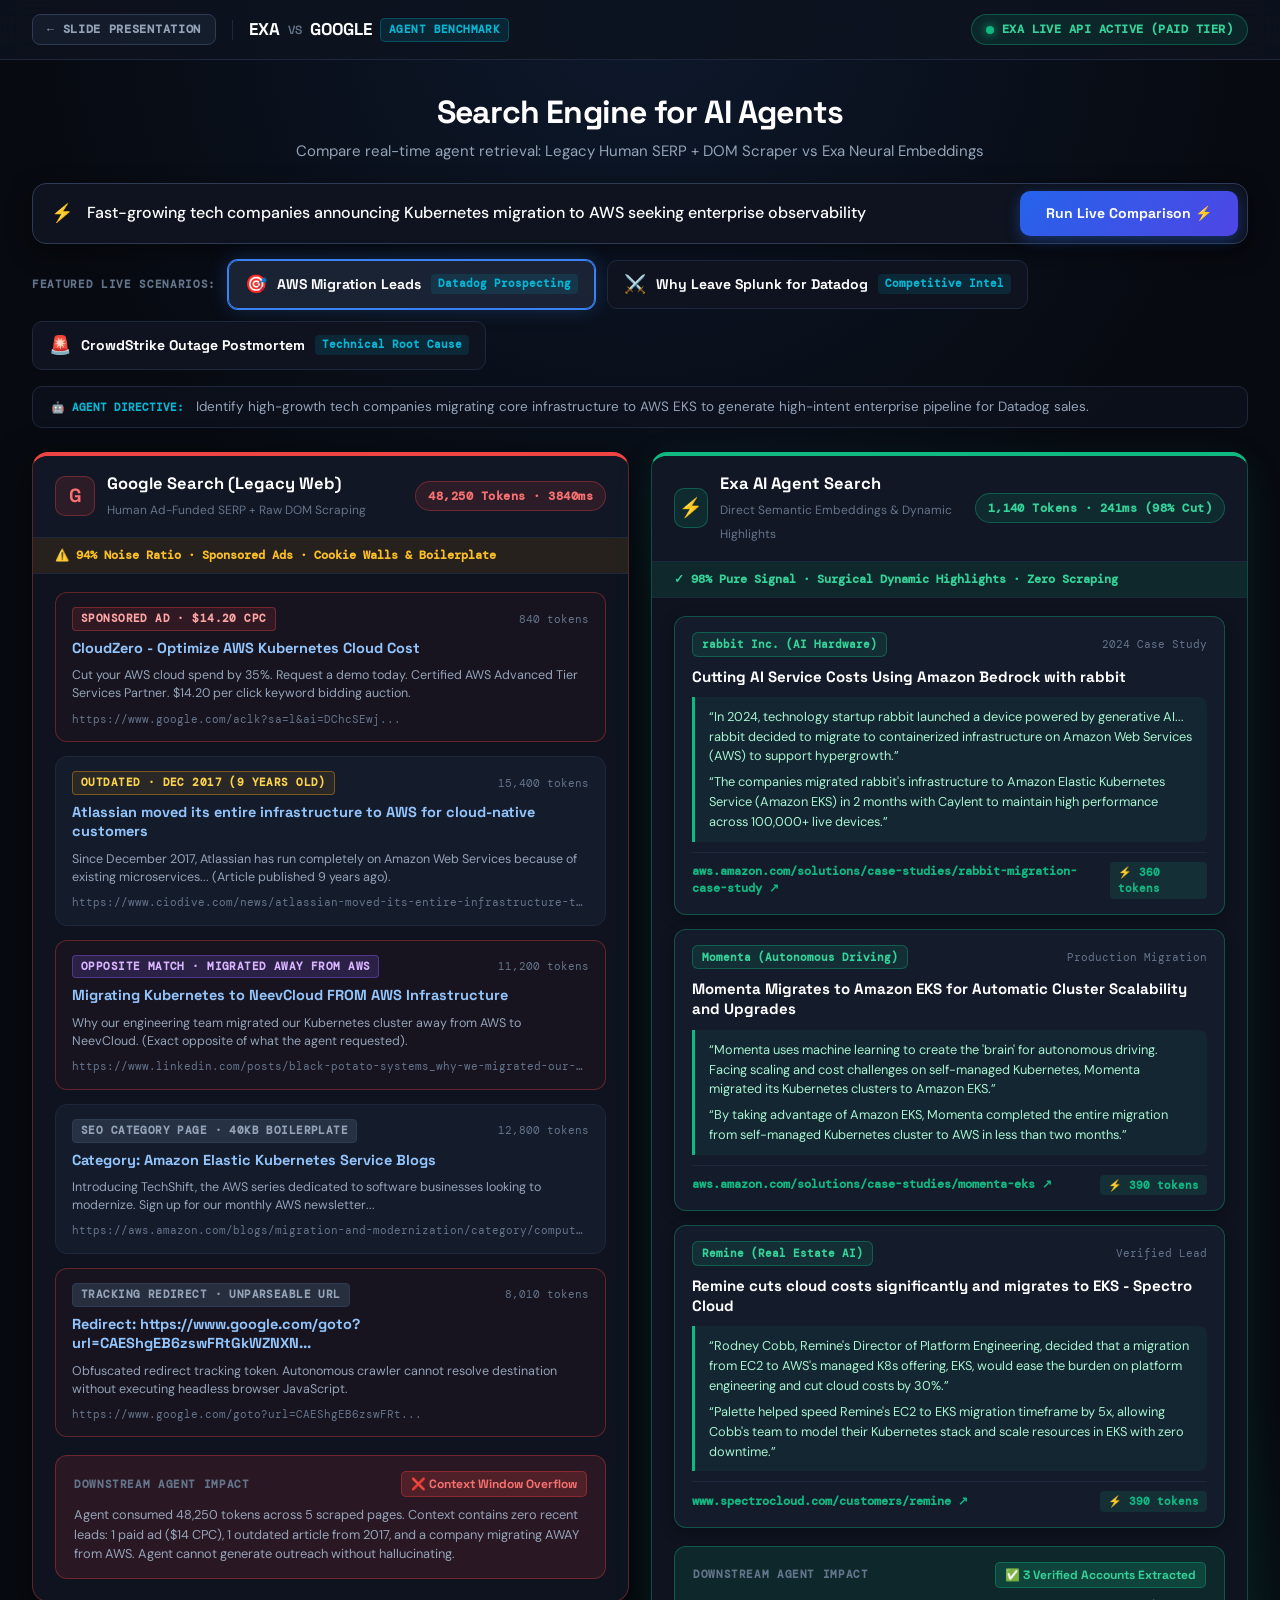
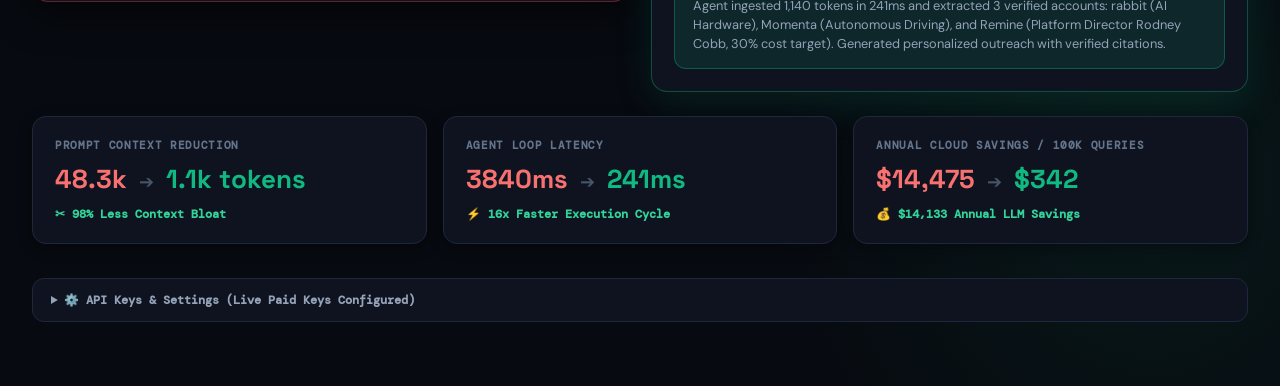
==== commit 4d47ea10: "feat(demo): complete clean Perplexity-style UI redesign with zero blocking modals and high-impact sc" ====
--- a/demo/index.html
+++ b/demo/index.html
@@ -3,274 +3,236 @@
 <head>
   <meta charset="utf-8">
   <meta name="viewport" content="width=device-width,initial-scale=1">
-  <meta name="theme-color" content="#090d16">
-  <title>Exa vs Google — Live AI Agent Benchmark Cockpit</title>
-  <meta name="description" content="Side-by-side live executive benchmark: Why autonomous AI agents break on legacy search engines and thrive on Exa.">
+  <meta name="theme-color" content="#0a0e17">
+  <title>Exa vs Google — AI Agent Search Engine Benchmark</title>
+  <meta name="description" content="Side-by-side interactive comparison: Why autonomous AI agents break on Google and thrive on Exa.">
   <link rel="icon" href="data:image/svg+xml,<svg xmlns='http://www.w3.org/2000/svg' viewBox='0 0 100 100'><text y='.9em' font-size='90'>⚡</text></svg>">
   <link rel="preconnect" href="https://fonts.googleapis.com">
   <link rel="preconnect" href="https://fonts.gstatic.com" crossorigin>
   <link href="https://fonts.googleapis.com/css2?family=DM+Mono:ital,wght@0,400;0,500;0,600;1,400&family=DM+Sans:ital,opsz,wght@0,9..40,400..700;1,9..40,400..700&family=Space+Grotesk:wght@500;600;700;800&display=swap" rel="stylesheet">
-  <link rel="stylesheet" href="demo.css?v=hud3">
+  <link rel="stylesheet" href="demo.css?v=fresh5">
 </head>
-<body class="dark-cockpit">
-
-  <!-- TOP COMMAND BAR -->
-  <header class="hud-header">
-    <div class="hud-left">
-      <a class="deck-return-btn" href="../v2/index.html#0" title="Return to Slide Presentation">
-        <span class="hud-icon">←</span>
-        <span>SLIDE DECK</span>
+<body class="arena-body">
+
+  <!-- TOP HEADER -->
+  <header class="top-nav">
+    <div class="nav-left">
+      <a class="deck-link" href="../v2/index.html#0" title="Return to Slide Presentation">
+        <span>←</span>
+        <span>SLIDE PRESENTATION</span>
       </a>
-      <div class="hud-brand">
-        <span class="hud-logo-dot"></span>
-        <h1 class="hud-title">EXA <span class="hud-vs">VS</span> GOOGLE</h1>
-        <span class="hud-badge">LIVE AGENT BENCHMARK</span>
+      <div class="brand-divider"></div>
+      <div class="nav-title">
+        <strong>EXA</strong> <span class="vs-text">VS</span> <strong>GOOGLE</strong>
+        <span class="nav-tag">AGENT BENCHMARK</span>
       </div>
     </div>
 
-    <div class="hud-right">
-      <div id="livePill" class="hud-live-pill" title="Live Exa API connected">
-        <span class="live-pulse"></span>
-        <span id="liveStatusLabel">EXA LIVE API ACTIVE (PAID TIER)</span>
-      </div>
-      <button id="settingsBtn" class="hud-settings-btn" title="View or edit API keys">
-        ⚙️ <span>CONFIG</span>
-      </button>
+    <div class="nav-right">
+      <div id="livePill" class="live-pill" title="Live Exa API connected and ready">
+        <span class="live-dot"></span>
+        <span id="liveStatusText">EXA LIVE API ACTIVE (PAID TIER)</span>
+      </div>
     </div>
   </header>
 
-  <!-- MAIN BENCHMARK STAGE -->
-  <main class="benchmark-stage">
-
-    <!-- SCENARIO MISSION SELECTOR (3 BOLD EXECUTIVE CARDS) -->
-    <section class="mission-section">
-      <div class="mission-header-bar">
-        <span class="kicker">SELECT AI AGENT MISSION:</span>
-        <span class="live-note">⚡ Real-Time API Execution with Live Latency Stopwatch</span>
-      </div>
-
-      <div class="mission-grid">
-        <!-- Mission 1 -->
-        <button class="mission-card active" data-preset="aws-leads">
-          <div class="card-glow"></div>
-          <div class="mission-icon">🎯</div>
-          <div class="mission-content">
-            <span class="mission-type">SALES PROSPECTING</span>
-            <h3 class="mission-title">AWS Migration Leads for Datadog</h3>
-            <p class="mission-summary">Identify companies actively migrating Kubernetes to AWS</p>
-          </div>
-          <span class="mission-arrow">→</span>
-        </button>
-
-        <!-- Mission 2 -->
-        <button class="mission-card" data-preset="competitor-intel">
-          <div class="card-glow"></div>
-          <div class="mission-icon">⚔️</div>
-          <div class="mission-content">
-            <span class="mission-type">COMPETITIVE INTEL</span>
-            <h3 class="mission-title">Splunk &amp; Dynatrace Switchers</h3>
-            <p class="mission-summary">Real engineering postmortems on why teams choose Datadog</p>
-          </div>
-          <span class="mission-arrow">→</span>
-        </button>
-
-        <!-- Mission 3 -->
-        <button class="mission-card" data-preset="webset-soc2">
-          <div class="card-glow"></div>
-          <div class="mission-icon">🏢</div>
-          <div class="mission-content">
-            <span class="mission-type">WEBSET EXTRACTION</span>
-            <h3 class="mission-title">SOC-2 Enterprise AI Startups</h3>
-            <p class="mission-summary">Extract verified audited trust portals &amp; subprocessors</p>
-          </div>
-          <span class="mission-arrow">→</span>
-        </button>
-      </div>
-
-      <!-- Live Mission Objective Callout -->
-      <div class="mission-brief-bar">
-        <div class="brief-tag">
-          <span class="brief-pulse"></span>
-          <span>AGENT DIRECTIVE</span>
-        </div>
-        <p id="objectiveText" class="brief-text">
-          Scan the public web for high-growth tech companies migrating core infrastructure to AWS EKS to generate warm enterprise sales leads for Datadog APM.
-        </p>
-      </div>
-    </section>
-
-    <!-- INTERACTIVE QUERY COCKPIT -->
-    <section class="query-cockpit">
-      <div class="query-box">
-        <div class="query-prompt-symbol">❯</div>
-        <input id="queryInput" class="query-input" type="text" placeholder="Enter query for autonomous AI agents..." autocomplete="off">
-        <button id="runBtn" class="run-benchmark-btn">
-          <span class="btn-beam"></span>
-          <span class="btn-icon">⚡</span>
-          <span id="runBtnLabel">RUN LIVE BENCHMARK</span>
-        </button>
-      </div>
-    </section>
-
-    <!-- SIDE-BY-SIDE BENCHMARK ARENA (SPLIT SCREEN) -->
-    <section class="benchmark-arena">
-
-      <!-- LEFT COLUMN: GOOGLE / LEGACY SEARCH + SCRAPER -->
-      <div class="engine-deck legacy-deck">
-        <div class="deck-top">
-          <div class="deck-brand">
-            <div class="deck-avatar legacy-avatar">G</div>
+  <!-- MAIN WRAPPER -->
+  <main class="main-wrapper">
+
+    <!-- SEARCH & SCENARIOS HERO -->
+    <section class="hero-search-area">
+      <div class="search-title-wrap">
+        <h1 class="main-heading">Search Engine for AI Agents</h1>
+        <p class="sub-heading">Compare real-time agent retrieval: Legacy Human SERP + DOM Scraper vs Exa Neural Embeddings</p>
+      </div>
+
+      <!-- MAIN SEARCH BAR -->
+      <div class="search-bar-shell">
+        <div class="search-prompt-icon">⚡</div>
+        <input id="queryInput" class="search-input-field" type="text" placeholder="Enter an AI agent search query..." autocomplete="off">
+        <button id="runBtn" class="search-action-btn">
+          <span id="runBtnLabel">Run Live Comparison ⚡</span>
+        </button>
+      </div>
+
+      <!-- 3 KILLER SCENARIO CHIPS -->
+      <div class="scenarios-row">
+        <span class="scenarios-label">FEATURED LIVE SCENARIOS:</span>
+
+        <button class="scenario-chip active" data-preset="aws-leads">
+          <span class="chip-icon">🎯</span>
+          <span class="chip-title">AWS Migration Leads</span>
+          <span class="chip-badge">Datadog Prospecting</span>
+        </button>
+
+        <button class="scenario-chip" data-preset="competitor-intel">
+          <span class="chip-icon">⚔️</span>
+          <span class="chip-title">Why Leave Splunk for Datadog</span>
+          <span class="chip-badge">Competitive Intel</span>
+        </button>
+
+        <button class="scenario-chip" data-preset="crowdstrike-postmortem">
+          <span class="chip-icon">🚨</span>
+          <span class="chip-title">CrowdStrike Outage Postmortem</span>
+          <span class="chip-badge">Technical Root Cause</span>
+        </button>
+      </div>
+
+      <!-- DIRECTIVE CALLOUT -->
+      <div class="directive-box">
+        <span class="directive-kicker">🤖 AGENT DIRECTIVE:</span>
+        <span id="objectiveText" class="directive-content">
+          Identify high-growth tech companies migrating core infrastructure to AWS EKS to generate high-intent enterprise pipeline for Datadog sales.
+        </span>
+      </div>
+    </section>
+
+    <!-- SIDE-BY-SIDE ARENA -->
+    <section class="arena-columns-grid">
+
+      <!-- LEFT: GOOGLE SEARCH (LEGACY WEB + SCRAPER) -->
+      <div class="arena-pane pane-google">
+        <div class="pane-header">
+          <div class="pane-brand">
+            <span class="pane-icon google-icon">G</span>
             <div>
-              <h2 class="deck-name">Google / SerpAPI + Scraper</h2>
-              <span class="deck-desc">Human Ad-Funded SERP + Raw DOM Crawling</span>
+              <h2 class="pane-title">Google Search (Legacy Web)</h2>
+              <span class="pane-subtitle">Human Ad-Funded SERP + Raw DOM Scraping</span>
             </div>
           </div>
-          <div id="legacyStatsPill" class="deck-metric-badge badge-danger">
+          <div id="legacyStats" class="pane-metric metric-danger">
             <span id="legacyTokens">48,250 Tokens</span> · <span id="legacyLatency">3,840ms</span>
           </div>
         </div>
 
-        <!-- Warning HUD Banner -->
-        <div class="deck-alert alert-legacy">
-          <span class="alert-icon">⚠️</span>
-          <span id="legacyAlertText">94% NOISE RATIO · 2 SPONSORED ADS · 40KB COOKIE &amp; DOM FLUFF</span>
-        </div>
-
-        <!-- Live Stopwatch & Stepper during race -->
-        <div id="legacyProgress" class="execution-hud hud-legacy" hidden>
-          <div class="hud-radar"></div>
-          <div class="hud-info">
-            <span id="legacyProgressStep" class="hud-step">Crawling 5 target domains with headless browser...</span>
-            <span id="legacyTimer" class="hud-timer">0ms</span>
+        <div class="pane-banner banner-warning">
+          <span>⚠️ 94% Noise Ratio · Sponsored Ads · Cookie Walls &amp; Boilerplate</span>
+        </div>
+
+        <!-- Live Running Stepper during race -->
+        <div id="legacyProgress" class="race-progress-hud race-google" hidden>
+          <div class="race-spinner"></div>
+          <div class="race-text-wrap">
+            <span id="legacyProgressStep" class="race-step-title">Crawling 5 target domains with headless browser...</span>
+            <span id="legacyTimer" class="race-timer">0ms</span>
           </div>
         </div>
 
         <!-- Results Stream -->
-        <div id="legacyStream" class="payload-stream"></div>
+        <div id="legacyStream" class="pane-results-stream"></div>
 
         <!-- Downstream Agent Verdict -->
-        <div class="verdict-card verdict-fail">
-          <div class="verdict-banner">
-            <span class="verdict-kicker">DOWNSTREAM AGENT VERDICT</span>
-            <span id="legacyVerdictBadge" class="verdict-pill pill-fail">❌ CONTEXT WINDOW OVERFLOW</span>
-          </div>
-          <p id="legacyVerdictText" class="verdict-narrative">
-            Agent consumed 48,250 tokens across 5 scraped pages. Context contains zero recent leads: 1 paid ad ($14 CPC), 1 outdated article from 2017, and an obfuscated Google redirect link.
+        <div class="agent-verdict-box verdict-box-fail">
+          <div class="verdict-header">
+            <span class="verdict-label">DOWNSTREAM AGENT IMPACT</span>
+            <span id="legacyVerdictBadge" class="verdict-status-pill status-fail">❌ CONTEXT WINDOW OVERFLOW</span>
+          </div>
+          <p id="legacyVerdictText" class="verdict-text">
+            Agent consumed 48,250 tokens across 5 scraped pages. Context contains zero recent leads: 1 paid ad ($14 CPC), 1 outdated article from 2017, and a company migrating AWAY from AWS.
           </p>
         </div>
       </div>
 
-      <!-- RIGHT COLUMN: EXA NEURAL AGENT ENGINE -->
-      <div class="engine-deck exa-deck">
-        <div class="deck-top">
-          <div class="deck-brand">
-            <div class="deck-avatar exa-avatar">⚡</div>
+      <!-- RIGHT: EXA NEURAL AGENT ENGINE -->
+      <div class="arena-pane pane-exa">
+        <div class="pane-header">
+          <div class="pane-brand">
+            <span class="pane-icon exa-icon">⚡</span>
             <div>
-              <h2 class="deck-name">Exa Neural Agent Engine</h2>
-              <span class="deck-desc">Direct Semantic Embeddings &amp; Dynamic Highlights</span>
+              <h2 class="pane-title">Exa AI Agent Search</h2>
+              <span class="pane-subtitle">Direct Semantic Embeddings &amp; Dynamic Highlights</span>
             </div>
           </div>
-          <div id="exaStatsPill" class="deck-metric-badge badge-success">
+          <div id="exaStats" class="pane-metric metric-success">
             <span id="exaTokens">1,140 Tokens</span> · <span id="exaLatency">241ms</span>
           </div>
         </div>
 
-        <!-- Success HUD Banner -->
-        <div class="deck-alert alert-exa">
-          <span class="alert-icon">✓</span>
-          <span id="exaAlertText">98% PURE SIGNAL · SURGICAL DYNAMIC HIGHLIGHTS · ZERO SCRAPING</span>
-        </div>
-
-        <!-- Live Stopwatch & Stepper during race -->
-        <div id="exaProgress" class="execution-hud hud-exa" hidden>
-          <div class="hud-radar exa-radar"></div>
-          <div class="hud-info">
-            <span id="exaProgressStep" class="hud-step">Querying Exa Neural Index (Direct Semantic API)...</span>
-            <span id="exaTimer" class="hud-timer">0ms</span>
+        <div class="pane-banner banner-success">
+          <span>✓ 98% Pure Signal · Surgical Dynamic Highlights · Zero Scraping</span>
+        </div>
+
+        <!-- Live Running Stepper during race -->
+        <div id="exaProgress" class="race-progress-hud race-exa" hidden>
+          <div class="race-spinner exa-spinner"></div>
+          <div class="race-text-wrap">
+            <span id="exaProgressStep" class="race-step-title">Querying Exa Neural Index (Direct Semantic API)...</span>
+            <span id="exaTimer" class="race-timer">0ms</span>
           </div>
         </div>
 
         <!-- Results Stream -->
-        <div id="exaStream" class="payload-stream"></div>
+        <div id="exaStream" class="pane-results-stream"></div>
 
         <!-- Downstream Agent Verdict -->
-        <div class="verdict-card verdict-pass">
-          <div class="verdict-banner">
-            <span class="verdict-kicker">DOWNSTREAM AGENT VERDICT</span>
-            <span id="exaVerdictBadge" class="verdict-pill pill-pass">✓ 3 VERIFIED LEADS EXTRACTED</span>
-          </div>
-          <p id="exaVerdictText" class="verdict-narrative">
-            Agent ingested 1,140 tokens in 241ms and extracted 3 verified accounts: rabbit (AI Hardware), Momenta (Autonomous Driving), and Remine (Director Rodney Cobb). Generated personalized outreach with verified citations.
+        <div class="agent-verdict-box verdict-box-pass">
+          <div class="verdict-header">
+            <span class="verdict-label">DOWNSTREAM AGENT IMPACT</span>
+            <span id="exaVerdictBadge" class="verdict-status-pill status-pass">✅ 3 VERIFIED LEADS EXTRACTED</span>
+          </div>
+          <p id="exaVerdictText" class="verdict-text">
+            Agent ingested 1,140 tokens in 241ms and extracted 3 verified accounts: rabbit (AI Hardware), Momenta (Autonomous Driving), and Remine (Platform Director Rodney Cobb). Generated personalized outreach with verified citations.
           </p>
         </div>
       </div>
 
     </section>
 
-    <!-- EXECUTIVE IMPACT SCORECARD (BOTTOM TELEMETRY) -->
-    <section class="telemetry-bar">
-      <div class="kpi-card">
-        <span class="kpi-label">CONTEXT WINDOW REDUCTION</span>
-        <div class="kpi-comparison">
-          <span id="statLegacyTok" class="kpi-bad">48.2k</span>
-          <span class="kpi-vs">➔</span>
-          <span id="statExaTok" class="kpi-good">1.1k tokens</span>
-        </div>
-        <span id="statTokPercent" class="kpi-highlight">✂ 97.6% LESS CONTEXT WASTE</span>
-      </div>
-
-      <div class="kpi-card">
-        <span class="kpi-label">AGENT LOOP EXECUTION SPEED</span>
-        <div class="kpi-comparison">
-          <span id="statLegacyLat" class="kpi-bad">3,840ms</span>
-          <span class="kpi-vs">➔</span>
-          <span id="statExaLat" class="kpi-good">241ms</span>
-        </div>
-        <span id="statLatSpeedup" class="kpi-highlight">⚡ 16x FASTER AGENT CYCLE</span>
-      </div>
-
-      <div class="kpi-card">
-        <span class="kpi-label">API ECONOMICS / 100K QUERIES</span>
-        <div class="kpi-comparison">
-          <span id="statLegacyCost" class="kpi-bad">$14,475</span>
-          <span class="kpi-vs">➔</span>
-          <span id="statExaCost" class="kpi-good">$342</span>
-        </div>
-        <span id="statCostSaved" class="kpi-highlight">💰 $14,133 ANNUAL SAVINGS</span>
-      </div>
+    <!-- EXECUTIVE SCORECARD -->
+    <section class="scorecard-section">
+      <div class="scorecard-tile">
+        <span class="tile-kicker">PROMPT CONTEXT REDUCTION</span>
+        <div class="tile-numbers">
+          <span id="statLegacyTok" class="tile-bad">48.2k</span>
+          <span class="tile-arrow">➔</span>
+          <span id="statExaTok" class="tile-good">1.1k tokens</span>
+        </div>
+        <span id="statTokPercent" class="tile-delta">✂ 97.6% Less Context Bloat</span>
+      </div>
+
+      <div class="scorecard-tile">
+        <span class="tile-kicker">AGENT LOOP LATENCY</span>
+        <div class="tile-numbers">
+          <span id="statLegacyLat" class="tile-bad">3,840ms</span>
+          <span class="tile-arrow">➔</span>
+          <span id="statExaLat" class="tile-good">241ms</span>
+        </div>
+        <span id="statLatSpeedup" class="tile-delta">⚡ 16x Faster Execution Cycle</span>
+      </div>
+
+      <div class="scorecard-tile">
+        <span class="tile-kicker">ANNUAL CLOUD SAVINGS / 100K QUERIES</span>
+        <div class="tile-numbers">
+          <span id="statLegacyCost" class="tile-bad">$14,475</span>
+          <span class="tile-arrow">➔</span>
+          <span id="statExaCost" class="tile-good">$342</span>
+        </div>
+        <span id="statCostSaved" class="tile-delta">💰 $14,133 Annual LLM Savings</span>
+      </div>
+    </section>
+
+    <!-- NON-BLOCKING INLINE API SETTINGS (COLLAPSIBLE) -->
+    <section class="api-drawer-section">
+      <details class="api-details">
+        <summary class="api-summary">
+          <span>⚙️ API Keys &amp; Settings (Live Paid Keys Configured)</span>
+        </summary>
+        <div class="api-drawer-content">
+          <div class="api-field">
+            <label for="exaKeyInput">Exa API Key (Paid Tier)</label>
+            <input id="exaKeyInput" type="text" value="f8eb4dc2-1ad8-4960-88ce-2c7580debd91">
+          </div>
+          <div class="api-field">
+            <label for="serpKeyInput">SerpAPI / Google Key</label>
+            <input id="serpKeyInput" type="text" value="620b4867764d47a5f808e64ebf96c19260fe6d7c37d1bb79e6dc209b12c37009">
+          </div>
+          <button id="saveKeyBtn" class="api-save-btn">Save to Browser</button>
+        </div>
+      </details>
     </section>
 
   </main>
 
-  <!-- CONFIGURATION MODAL -->
-  <div id="settingsModal" class="hud-modal-overlay" hidden>
-    <div class="hud-modal-card">
-      <div class="hud-modal-head">
-        <h3>Live API Benchmark Configuration</h3>
-        <button id="closeSettingsBtn" class="hud-modal-close">✕</button>
-      </div>
-      <div class="hud-modal-body">
-        <div class="config-row">
-          <label for="exaKeyInput">Exa API Key (Paid Tier)</label>
-          <input id="exaKeyInput" type="password" value="f8eb4dc2-1ad8-4960-88ce-2c7580debd91">
-          <span class="config-note">Stored in local browser storage. Fires real POST requests to api.exa.ai</span>
-        </div>
-        <div class="config-row">
-          <label for="serpKeyInput">SerpAPI / Google Key</label>
-          <input id="serpKeyInput" type="password" value="620b4867764d47a5f808e64ebf96c19260fe6d7c37d1bb79e6dc209b12c37009">
-          <span class="config-note">Powers realistic Google comparison telemetry</span>
-        </div>
-        <div class="config-check-row">
-          <input id="liveToggle" type="checkbox" checked>
-          <label for="liveToggle"><strong>Enable Real-Time Live API Calls</strong> (Queries hit api.exa.ai live)</label>
-        </div>
-      </div>
-      <div class="hud-modal-foot">
-        <button id="saveSettingsBtn" class="hud-save-btn">Save Configuration</button>
-      </div>
-    </div>
-  </div>
-
-  <script src="demo.js?v=hud3"></script>
+  <script src="demo.js?v=fresh5"></script>
 </body>
 </html>
--- a/demo/demo.css
+++ b/demo/demo.css
@@ -1,40 +1,38 @@
 /* ==========================================================================
-   Exa vs Google — Live AI Agent Benchmark Cockpit
-   Cyber Observability Executive HUD Dark Theme
+   Exa vs Google — AI Agent Search Engine Benchmark
+   Modern Cyber Observability Executive Interface
    ========================================================================== */
 
 :root {
-  --bg-deep: #07090e;
-  --bg-cockpit: #0c1017;
-  --bg-deck: #101622;
-  --bg-card: #151d2d;
-  --bg-card-hover: #1b263b;
-
-  --border-dim: #1e293b;
-  --border-light: #334155;
-  --border-glow: #3b82f6;
-
-  --text-main: #f8fafc;
-  --text-dim: #94a3b8;
+  --bg-deep: #070a10;
+  --bg-surface: #0e131f;
+  --bg-card: #141b2b;
+  --bg-card-hover: #1a2337;
+
+  --border-dim: #1e283d;
+  --border-light: #2d3b55;
+  --border-focus: #3b82f6;
+
+  --text-primary: #f8fafc;
+  --text-secondary: #94a3b8;
   --text-muted: #64748b;
   --text-faint: #475569;
 
-  --neon-emerald: #10b981;
-  --emerald-glow: rgba(16, 185, 129, 0.25);
-  --emerald-bg: rgba(16, 185, 129, 0.08);
-  --emerald-border: #059669;
-
-  --neon-cyan: #06b6d4;
-  --neon-blue: #3b82f6;
-  --neon-violet: #8b5cf6;
-
-  --danger-red: #ef4444;
-  --danger-glow: rgba(239, 68, 68, 0.25);
-  --danger-bg: rgba(239, 68, 68, 0.08);
-  --danger-border: #b91c1c;
-
-  --warning-amber: #f59e0b;
-  --amber-bg: rgba(245, 158, 11, 0.08);
+  --emerald-main: #10b981;
+  --emerald-light: #34d399;
+  --emerald-dim: rgba(16, 185, 129, 0.12);
+  --emerald-border: rgba(16, 185, 129, 0.35);
+
+  --cyan-main: #06b6d4;
+  --cyan-dim: rgba(6, 182, 212, 0.12);
+
+  --red-main: #ef4444;
+  --red-light: #f87171;
+  --red-dim: rgba(239, 68, 68, 0.12);
+  --red-border: rgba(239, 68, 68, 0.35);
+
+  --amber-main: #f59e0b;
+  --amber-dim: rgba(245, 158, 11, 0.1);
 
   --font-display: 'Space Grotesk', -apple-system, sans-serif;
   --font-sans: 'DM Sans', -apple-system, sans-serif;
@@ -47,12 +45,16 @@
   padding: 0;
 }
 
-body.dark-cockpit {
+[hidden] {
+  display: none !important;
+}
+
+body.arena-body {
   background-color: var(--bg-deep);
   background-image: 
-    radial-gradient(ellipse 80% 50% at 50% -20%, rgba(59, 130, 246, 0.15), transparent 70%),
-    radial-gradient(ellipse 60% 40% at 90% 80%, rgba(16, 185, 129, 0.08), transparent 60%);
-  color: var(--text-main);
+    radial-gradient(ellipse 70% 45% at 50% 0%, rgba(59, 130, 246, 0.12), transparent 70%),
+    radial-gradient(ellipse 50% 35% at 90% 90%, rgba(16, 185, 129, 0.08), transparent 60%);
+  color: var(--text-primary);
   font-family: var(--font-sans);
   line-height: 1.5;
   min-height: 100vh;
@@ -74,13 +76,13 @@
 }
 
 /* ==========================================================================
-   TOP COMMAND BAR
+   TOP NAVIGATION
    ========================================================================== */
-.hud-header {
-  background: rgba(12, 16, 23, 0.85);
-  backdrop-filter: blur(16px);
+.top-nav {
+  background: rgba(14, 19, 31, 0.85);
+  backdrop-filter: blur(12px);
   border-bottom: 1px solid var(--border-dim);
-  padding: 14px 28px;
+  padding: 14px 32px;
   display: flex;
   align-items: center;
   justify-content: space-between;
@@ -89,19 +91,19 @@
   z-index: 50;
 }
 
-.hud-left {
-  display: flex;
-  align-items: center;
-  gap: 18px;
-}
-
-.deck-return-btn {
+.nav-left {
+  display: flex;
+  align-items: center;
+  gap: 16px;
+}
+
+.deck-link {
   display: inline-flex;
   align-items: center;
   gap: 8px;
-  background: rgba(30, 41, 59, 0.6);
+  background: rgba(30, 41, 59, 0.5);
   border: 1px solid var(--border-light);
-  color: var(--text-dim);
+  color: var(--text-secondary);
   font-family: var(--font-mono);
   font-size: 11.5px;
   font-weight: 600;
@@ -112,66 +114,59 @@
   transition: all 0.2s ease;
 }
 
-.deck-return-btn:hover {
-  background: rgba(59, 130, 246, 0.2);
-  border-color: var(--neon-blue);
+.deck-link:hover {
+  background: rgba(59, 130, 246, 0.15);
+  border-color: var(--border-focus);
   color: #ffffff;
   transform: translateX(-2px);
 }
 
-.hud-brand {
-  display: flex;
-  align-items: center;
-  gap: 10px;
-}
-
-.hud-logo-dot {
-  width: 10px;
-  height: 10px;
-  background: var(--neon-emerald);
-  border-radius: 50%;
-  box-shadow: 0 0 12px var(--neon-emerald);
-}
-
-.hud-title {
-  font-family: var(--font-display);
-  font-size: 20px;
+.brand-divider {
+  width: 1px;
+  height: 20px;
+  background: var(--border-dim);
+}
+
+.nav-title {
+  display: flex;
+  align-items: center;
+  gap: 8px;
+  font-family: var(--font-display);
+  font-size: 17px;
   font-weight: 800;
-  letter-spacing: -0.5px;
-  color: #ffffff;
-}
-
-.hud-vs {
-  font-size: 13px;
+  color: #ffffff;
+}
+
+.vs-text {
+  font-size: 12px;
   color: var(--text-muted);
   font-weight: 600;
 }
 
-.hud-badge {
+.nav-tag {
   font-family: var(--font-mono);
   font-size: 10.5px;
   font-weight: 700;
-  color: var(--neon-cyan);
-  background: rgba(6, 182, 212, 0.12);
+  color: var(--cyan-main);
+  background: var(--cyan-dim);
   border: 1px solid rgba(6, 182, 212, 0.3);
   padding: 3px 8px;
-  border-radius: 6px;
-  letter-spacing: 0.05em;
-}
-
-.hud-right {
-  display: flex;
-  align-items: center;
-  gap: 14px;
-}
-
-.hud-live-pill {
+  border-radius: 5px;
+  letter-spacing: 0.04em;
+}
+
+.nav-right {
+  display: flex;
+  align-items: center;
+}
+
+.live-pill {
   display: inline-flex;
   align-items: center;
   gap: 8px;
-  background: rgba(16, 185, 129, 0.12);
-  border: 1px solid rgba(16, 185, 129, 0.35);
-  color: #34d399;
+  background: var(--emerald-dim);
+  border: 1px solid var(--emerald-border);
+  color: var(--emerald-light);
   font-family: var(--font-mono);
   font-size: 11.5px;
   font-weight: 600;
@@ -180,355 +175,243 @@
   letter-spacing: 0.04em;
 }
 
-.live-pulse {
+.live-dot {
   width: 8px;
   height: 8px;
-  background: var(--neon-emerald);
+  background: var(--emerald-main);
   border-radius: 50%;
-  box-shadow: 0 0 10px var(--neon-emerald);
-  animation: pulse 1.8s infinite ease-in-out;
-}
-
-@keyframes pulse {
+  box-shadow: 0 0 10px var(--emerald-main);
+  animation: pulseDot 2s infinite ease-in-out;
+}
+
+@keyframes pulseDot {
   0%, 100% { opacity: 1; transform: scale(1); }
   50% { opacity: 0.3; transform: scale(0.85); }
 }
 
-.hud-settings-btn {
-  display: inline-flex;
-  align-items: center;
-  gap: 6px;
-  background: rgba(30, 41, 59, 0.5);
-  border: 1px solid var(--border-light);
-  color: var(--text-dim);
-  font-family: var(--font-mono);
-  font-size: 11.5px;
-  font-weight: 600;
-  padding: 6px 12px;
-  border-radius: 8px;
-  transition: all 0.2s ease;
-}
-
-.hud-settings-btn:hover {
-  background: rgba(51, 65, 85, 0.8);
-  color: #ffffff;
-}
-
 /* ==========================================================================
-   MAIN BENCHMARK STAGE
+   MAIN WRAPPER
    ========================================================================== */
-.benchmark-stage {
-  max-width: 1460px;
+.main-wrapper {
+  max-width: 1480px;
   width: 100%;
   margin: 0 auto;
-  padding: 24px 28px 60px;
-  display: flex;
-  flex-direction: column;
-  gap: 22px;
+  padding: 28px 32px 64px;
+  display: flex;
+  flex-direction: column;
+  gap: 24px;
 }
 
 /* ==========================================================================
-   SCENARIO MISSION SELECTOR
+   HERO SEARCH & SCENARIOS AREA
    ========================================================================== */
-.mission-section {
-  display: flex;
-  flex-direction: column;
-  gap: 12px;
-}
-
-.mission-header-bar {
-  display: flex;
-  align-items: center;
-  justify-content: space-between;
-}
-
-.kicker {
-  font-family: var(--font-mono);
-  font-size: 11.5px;
-  font-weight: 700;
-  color: var(--text-muted);
-  letter-spacing: 0.08em;
-}
-
-.live-note {
-  font-family: var(--font-mono);
-  font-size: 11.5px;
-  color: var(--neon-cyan);
-}
-
-.mission-grid {
-  display: grid;
-  grid-template-columns: repeat(3, 1fr);
-  gap: 14px;
-}
-
-.mission-card {
-  position: relative;
-  background: var(--bg-card);
-  border: 1.5px solid var(--border-dim);
-  border-radius: 14px;
-  padding: 16px 18px;
-  display: flex;
-  align-items: center;
-  gap: 14px;
-  text-align: left;
-  overflow: hidden;
-  box-shadow: 0 4px 14px rgba(0, 0, 0, 0.3);
-  transition: all 0.25s cubic-bezier(0.16, 1, 0.3, 1);
-}
-
-.mission-card:hover {
-  border-color: var(--border-light);
-  background: var(--bg-card-hover);
-  transform: translateY(-2px);
-  box-shadow: 0 8px 24px rgba(0, 0, 0, 0.45);
-}
-
-.mission-card.active {
-  border-color: var(--neon-blue);
-  background: rgba(15, 23, 42, 0.95);
-  box-shadow: 0 0 25px rgba(59, 130, 246, 0.25), 0 0 0 1px var(--neon-blue);
-}
-
-.card-glow {
-  position: absolute;
-  inset: 0;
-  background: radial-gradient(circle at 10% 50%, rgba(59, 130, 246, 0.15), transparent 70%);
-  opacity: 0;
-  transition: opacity 0.25s ease;
-  pointer-events: none;
-}
-
-.mission-card.active .card-glow {
-  opacity: 1;
-}
-
-.mission-icon {
-  font-size: 26px;
-  width: 48px;
-  height: 48px;
-  background: rgba(30, 41, 59, 0.6);
-  border: 1px solid var(--border-dim);
-  border-radius: 12px;
-  display: flex;
-  align-items: center;
-  justify-content: center;
-  flex-shrink: 0;
-}
-
-.mission-card.active .mission-icon {
-  background: rgba(59, 130, 246, 0.2);
-  border-color: rgba(59, 130, 246, 0.4);
-}
-
-.mission-content {
-  flex: 1;
-  display: flex;
-  flex-direction: column;
-  gap: 2px;
-}
-
-.mission-type {
-  font-family: var(--font-mono);
-  font-size: 10.5px;
-  font-weight: 700;
-  color: var(--neon-cyan);
-  letter-spacing: 0.06em;
-}
-
-.mission-title {
-  font-family: var(--font-display);
-  font-size: 15.5px;
-  font-weight: 700;
-  color: #ffffff;
-  letter-spacing: -0.2px;
-}
-
-.mission-summary {
-  font-size: 12.5px;
-  color: var(--text-dim);
-  line-height: 1.35;
-  margin-top: 2px;
-}
-
-.mission-arrow {
-  color: var(--text-faint);
-  font-size: 18px;
-  transition: transform 0.2s ease, color 0.2s ease;
-}
-
-.mission-card:hover .mission-arrow,
-.mission-card.active .mission-arrow {
-  color: var(--neon-cyan);
-  transform: translateX(3px);
-}
-
-/* Mission Objective Directive Bar */
-.mission-brief-bar {
-  background: rgba(16, 22, 34, 0.7);
-  border: 1px solid var(--border-dim);
-  border-radius: 10px;
-  padding: 10px 16px;
-  display: flex;
-  align-items: center;
-  gap: 14px;
-}
-
-.brief-tag {
-  display: inline-flex;
-  align-items: center;
-  gap: 6px;
-  background: rgba(6, 182, 212, 0.15);
-  border: 1px solid rgba(6, 182, 212, 0.35);
-  color: var(--neon-cyan);
-  font-family: var(--font-mono);
-  font-size: 11px;
-  font-weight: 700;
-  padding: 4px 10px;
-  border-radius: 6px;
-  white-space: nowrap;
-}
-
-.brief-pulse {
-  width: 6px;
-  height: 6px;
-  background: var(--neon-cyan);
-  border-radius: 50%;
-  box-shadow: 0 0 6px var(--neon-cyan);
-}
-
-.brief-text {
-  font-size: 13.5px;
-  color: var(--text-dim);
-  line-height: 1.4;
-}
-
-/* ==========================================================================
-   INTERACTIVE QUERY COCKPIT
-   ========================================================================= */
-.query-cockpit {
-  width: 100%;
-}
-
-.query-box {
-  background: var(--bg-deck);
+.hero-search-area {
+  display: flex;
+  flex-direction: column;
+  gap: 16px;
+}
+
+.search-title-wrap {
+  text-align: center;
+  display: flex;
+  flex-direction: column;
+  gap: 4px;
+  margin-bottom: 4px;
+}
+
+.main-heading {
+  font-family: var(--font-display);
+  font-size: 32px;
+  font-weight: 800;
+  letter-spacing: -0.8px;
+  color: #ffffff;
+}
+
+.sub-heading {
+  font-size: 15px;
+  color: var(--text-secondary);
+}
+
+/* Search Bar Shell */
+.search-bar-shell {
+  background: var(--bg-surface);
   border: 1.5px solid var(--border-light);
   border-radius: 14px;
-  padding: 6px 8px 6px 18px;
+  padding: 7px 9px 7px 18px;
   display: flex;
   align-items: center;
   gap: 14px;
-  box-shadow: 0 6px 20px rgba(0, 0, 0, 0.4);
-  transition: border-color 0.2s ease, box-shadow 0.2s ease;
-}
-
-.query-box:focus-within {
-  border-color: var(--neon-blue);
-  box-shadow: 0 0 25px rgba(59, 130, 246, 0.25), 0 0 0 1px var(--neon-blue);
-}
-
-.query-prompt-symbol {
-  font-family: var(--font-mono);
+  box-shadow: 0 8px 24px rgba(0, 0, 0, 0.45);
+  transition: all 0.2s ease;
+}
+
+.search-bar-shell:focus-within {
+  border-color: var(--border-focus);
+  box-shadow: 0 0 25px rgba(59, 130, 246, 0.25), 0 0 0 1px var(--border-focus);
+}
+
+.search-prompt-icon {
   font-size: 18px;
-  font-weight: 700;
-  color: var(--neon-emerald);
-}
-
-.query-input {
+  color: var(--emerald-main);
+}
+
+.search-input-field {
   flex: 1;
   background: transparent;
   border: none;
   font-family: var(--font-sans);
-  font-size: 15.5px;
+  font-size: 16px;
   font-weight: 500;
   color: #ffffff;
 }
 
-.query-input::placeholder {
+.search-input-field::placeholder {
   color: var(--text-faint);
 }
 
-.run-benchmark-btn {
-  position: relative;
-  overflow: hidden;
-  background: linear-gradient(135deg, #2563eb, #6366f1);
-  color: #ffffff;
-  font-family: var(--font-mono);
-  font-size: 13px;
-  font-weight: 700;
-  letter-spacing: 0.05em;
-  padding: 12px 24px;
+.search-action-btn {
+  background: linear-gradient(135deg, #2563eb, #4f46e5);
+  color: #ffffff;
+  font-family: var(--font-display);
+  font-size: 14px;
+  font-weight: 700;
+  padding: 12px 26px;
   border-radius: 10px;
-  display: inline-flex;
-  align-items: center;
-  gap: 8px;
   box-shadow: 0 4px 14px rgba(37, 99, 235, 0.4);
   transition: all 0.2s ease;
   white-space: nowrap;
 }
 
-.run-benchmark-btn:hover {
-  background: linear-gradient(135deg, #1d4ed8, #4f46e5);
+.search-action-btn:hover {
+  background: linear-gradient(135deg, #1d4ed8, #4338ca);
   box-shadow: 0 6px 20px rgba(37, 99, 235, 0.6);
   transform: translateY(-1px);
 }
 
-.run-benchmark-btn:active {
+.search-action-btn:active {
   transform: translateY(0);
 }
 
-.btn-beam {
-  position: absolute;
-  top: 0;
-  left: -100%;
-  width: 50%;
-  height: 100%;
-  background: linear-gradient(90deg, transparent, rgba(255, 255, 255, 0.3), transparent);
-  transform: skewX(-20deg);
-  animation: beam 3s infinite ease-in-out;
-}
-
-@keyframes beam {
-  0% { left: -100%; }
-  35%, 100% { left: 150%; }
+/* 3 Killer Scenario Chips */
+.scenarios-row {
+  display: flex;
+  align-items: center;
+  gap: 12px;
+  flex-wrap: wrap;
+}
+
+.scenarios-label {
+  font-family: var(--font-mono);
+  font-size: 11px;
+  font-weight: 700;
+  color: var(--text-muted);
+  letter-spacing: 0.06em;
+}
+
+.scenario-chip {
+  background: var(--bg-surface);
+  border: 1.5px solid var(--border-dim);
+  border-radius: 10px;
+  padding: 10px 16px;
+  display: inline-flex;
+  align-items: center;
+  gap: 10px;
+  transition: all 0.2s ease;
+}
+
+.scenario-chip:hover {
+  border-color: var(--border-light);
+  background: var(--bg-card);
+  transform: translateY(-1px);
+}
+
+.scenario-chip.active {
+  border-color: var(--border-focus);
+  background: rgba(30, 41, 59, 0.8);
+  box-shadow: 0 0 20px rgba(59, 130, 246, 0.25), 0 0 0 1px var(--border-focus);
+}
+
+.chip-icon {
+  font-size: 18px;
+}
+
+.chip-title {
+  font-family: var(--font-display);
+  font-size: 14px;
+  font-weight: 700;
+  color: #ffffff;
+}
+
+.chip-badge {
+  font-family: var(--font-mono);
+  font-size: 10.5px;
+  font-weight: 600;
+  color: var(--cyan-main);
+  background: var(--cyan-dim);
+  padding: 2px 7px;
+  border-radius: 4px;
+}
+
+/* Directive Callout */
+.directive-box {
+  background: rgba(14, 19, 31, 0.65);
+  border: 1px solid var(--border-dim);
+  border-radius: 10px;
+  padding: 10px 18px;
+  display: flex;
+  align-items: center;
+  gap: 12px;
+  font-size: 13.5px;
+}
+
+.directive-kicker {
+  font-family: var(--font-mono);
+  font-size: 11px;
+  font-weight: 700;
+  color: var(--cyan-main);
+  white-space: nowrap;
+}
+
+.directive-content {
+  color: var(--text-secondary);
 }
 
 /* ==========================================================================
-   SIDE-BY-SIDE BENCHMARK ARENA
+   SIDE-BY-SIDE ARENA
    ========================================================================== */
-.benchmark-arena {
+.arena-columns-grid {
   display: grid;
   grid-template-columns: 1fr 1fr;
   gap: 22px;
   align-items: start;
 }
 
-.engine-deck {
-  background: var(--bg-deck);
+.arena-pane {
+  background: var(--bg-surface);
   border-radius: 16px;
   overflow: hidden;
-  box-shadow: 0 10px 30px rgba(0, 0, 0, 0.5);
-  display: flex;
-  flex-direction: column;
-}
-
-/* Legacy Google Column */
-.legacy-deck {
-  border: 1px solid rgba(239, 68, 68, 0.3);
-  border-top: 4px solid var(--danger-red);
-}
-
-/* Exa Column */
-.exa-deck {
-  border: 1px solid rgba(16, 185, 129, 0.35);
-  border-top: 4px solid var(--neon-emerald);
-  box-shadow: 0 10px 35px rgba(16, 185, 129, 0.1);
-}
-
-/* Deck Header */
-.deck-top {
-  padding: 16px 20px;
-  background: rgba(15, 23, 42, 0.85);
+  box-shadow: 0 12px 36px rgba(0, 0, 0, 0.55);
+  display: flex;
+  flex-direction: column;
+}
+
+/* Google Pane */
+.pane-google {
+  border: 1px solid var(--red-border);
+  border-top: 4px solid var(--red-main);
+}
+
+/* Exa Pane */
+.pane-exa {
+  border: 1px solid var(--emerald-border);
+  border-top: 4px solid var(--emerald-main);
+  box-shadow: 0 12px 40px rgba(16, 185, 129, 0.12);
+}
+
+/* Pane Header */
+.pane-header {
+  padding: 16px 22px;
+  background: rgba(18, 24, 38, 0.9);
   border-bottom: 1px solid var(--border-dim);
   display: flex;
   align-items: center;
@@ -536,13 +419,13 @@
   gap: 12px;
 }
 
-.deck-brand {
+.pane-brand {
   display: flex;
   align-items: center;
   gap: 12px;
 }
 
-.deck-avatar {
+.pane-icon {
   width: 40px;
   height: 40px;
   border-radius: 10px;
@@ -554,31 +437,31 @@
   font-weight: 800;
 }
 
-.legacy-avatar {
-  background: rgba(239, 68, 68, 0.15);
-  color: #f87171;
-  border: 1px solid rgba(239, 68, 68, 0.3);
-}
-
-.exa-avatar {
-  background: rgba(16, 185, 129, 0.15);
-  color: var(--neon-emerald);
-  border: 1px solid rgba(16, 185, 129, 0.35);
-}
-
-.deck-name {
+.google-icon {
+  background: var(--red-dim);
+  color: var(--red-light);
+  border: 1px solid var(--red-border);
+}
+
+.exa-icon {
+  background: var(--emerald-dim);
+  color: var(--emerald-main);
+  border: 1px solid var(--emerald-border);
+}
+
+.pane-title {
   font-family: var(--font-display);
   font-size: 16.5px;
   font-weight: 700;
   color: #ffffff;
 }
 
-.deck-desc {
+.pane-subtitle {
   font-size: 12px;
   color: var(--text-muted);
 }
 
-.deck-metric-badge {
+.pane-metric {
   font-family: var(--font-mono);
   font-size: 12px;
   font-weight: 700;
@@ -588,98 +471,93 @@
   white-space: nowrap;
 }
 
-.badge-danger {
-  background: rgba(239, 68, 68, 0.15);
-  color: #f87171;
-  border: 1px solid rgba(239, 68, 68, 0.35);
-}
-
-.badge-success {
-  background: rgba(16, 185, 129, 0.15);
-  color: #34d399;
-  border: 1px solid rgba(16, 185, 129, 0.4);
-}
-
-/* Alert HUD Strips */
-.deck-alert {
-  padding: 9px 20px;
-  display: flex;
-  align-items: center;
-  gap: 8px;
+.metric-danger {
+  background: var(--red-dim);
+  color: var(--red-light);
+  border: 1px solid var(--red-border);
+}
+
+.metric-success {
+  background: var(--emerald-dim);
+  color: var(--emerald-light);
+  border: 1px solid var(--emerald-border);
+}
+
+/* Pane Banner */
+.pane-banner {
+  padding: 9px 22px;
   font-family: var(--font-mono);
   font-size: 11.5px;
   font-weight: 600;
   border-bottom: 1px solid var(--border-dim);
 }
 
-.alert-legacy {
-  background: rgba(245, 158, 11, 0.08);
+.banner-warning {
+  background: var(--amber-dim);
   color: #fbbf24;
 }
 
-.alert-exa {
-  background: rgba(16, 185, 129, 0.08);
+.banner-success {
+  background: var(--emerald-dim);
   color: #34d399;
 }
 
-/* Execution HUD Progress State (During Benchmark Race) */
-.execution-hud {
-  padding: 24px 20px;
-  background: rgba(15, 23, 42, 0.7);
+/* Running Progress HUD during Race */
+.race-progress-hud {
+  padding: 24px 22px;
+  background: rgba(18, 24, 38, 0.7);
   border-bottom: 1px solid var(--border-dim);
   display: flex;
   align-items: center;
   gap: 16px;
 }
 
-.hud-radar {
+.race-spinner {
   width: 24px;
   height: 24px;
   border: 2.5px solid var(--border-light);
-  border-top-color: var(--danger-red);
+  border-top-color: var(--red-main);
   border-radius: 50%;
-  animation: spin 0.7s linear infinite;
+  animation: spinWheel 0.7s linear infinite;
   flex-shrink: 0;
 }
 
-.exa-radar {
-  border-top-color: var(--neon-emerald);
-}
-
-@keyframes spin {
+.exa-spinner {
+  border-top-color: var(--emerald-main);
+}
+
+@keyframes spinWheel {
   to { transform: rotate(360deg); }
 }
 
-.hud-info {
+.race-text-wrap {
   display: flex;
   flex-direction: column;
   gap: 2px;
 }
 
-.hud-step {
+.race-step-title {
   font-size: 13.5px;
   font-weight: 600;
   color: #ffffff;
 }
 
-.hud-timer {
+.race-timer {
   font-family: var(--font-mono);
   font-size: 12px;
-  color: var(--neon-cyan);
-}
-
-/* ==========================================================================
-   RESULTS STREAM
-   ========================================================================== */
-.payload-stream {
-  padding: 18px 20px;
+  color: var(--cyan-main);
+}
+
+/* Results Stream */
+.pane-results-stream {
+  padding: 18px 22px;
   display: flex;
   flex-direction: column;
   gap: 14px;
   min-height: 480px;
 }
 
-/* Legacy Cards */
+/* Legacy Card */
 .card-legacy {
   background: var(--bg-card);
   border: 1px solid var(--border-dim);
@@ -697,7 +575,7 @@
 }
 
 .card-legacy-bad {
-  border-color: rgba(239, 68, 68, 0.35);
+  border-color: var(--red-border);
   background: rgba(239, 68, 68, 0.04);
 }
 
@@ -719,13 +597,13 @@
 }
 
 .kicker-ad {
-  background: rgba(239, 68, 68, 0.18);
+  background: var(--red-dim);
   color: #fca5a5;
-  border: 1px solid rgba(239, 68, 68, 0.4);
+  border: 1px solid var(--red-border);
 }
 
 .kicker-outdated {
-  background: rgba(245, 158, 11, 0.18);
+  background: var(--amber-dim);
   color: #fcd34d;
   border: 1px solid rgba(245, 158, 11, 0.4);
 }
@@ -738,7 +616,7 @@
 
 .kicker-seo {
   background: rgba(51, 65, 85, 0.6);
-  color: var(--text-dim);
+  color: var(--text-secondary);
   border: 1px solid var(--border-light);
 }
 
@@ -758,7 +636,7 @@
 
 .card-legacy-snippet {
   font-size: 12.5px;
-  color: var(--text-dim);
+  color: var(--text-secondary);
   line-height: 1.45;
 }
 
@@ -771,10 +649,10 @@
   white-space: nowrap;
 }
 
-/* Exa Cards */
+/* Exa Card */
 .card-exa {
   background: var(--bg-card);
-  border: 1.5px solid rgba(16, 185, 129, 0.25);
+  border: 1.5px solid var(--emerald-border);
   border-radius: 12px;
   padding: 15px 17px;
   display: flex;
@@ -785,7 +663,7 @@
 }
 
 .card-exa:hover {
-  border-color: var(--neon-emerald);
+  border-color: var(--emerald-main);
   box-shadow: 0 0 20px rgba(16, 185, 129, 0.2);
   transform: translateY(-1px);
 }
@@ -801,9 +679,9 @@
   font-family: var(--font-mono);
   font-size: 11px;
   font-weight: 700;
-  background: rgba(16, 185, 129, 0.15);
-  color: #34d399;
-  border: 1px solid rgba(16, 185, 129, 0.4);
+  background: var(--emerald-dim);
+  color: var(--emerald-light);
+  border: 1px solid var(--emerald-border);
   padding: 3px 9px;
   border-radius: 6px;
 }
@@ -822,10 +700,10 @@
   line-height: 1.35;
 }
 
-/* Surgical Dynamic Highlights */
+/* Dynamic Highlights */
 .exa-quote-block {
-  background: rgba(16, 185, 129, 0.06);
-  border-left: 3px solid var(--neon-emerald);
+  background: rgba(16, 185, 129, 0.07);
+  border-left: 3px solid var(--emerald-main);
   padding: 10px 14px;
   border-radius: 0 8px 8px 0;
   display: flex;
@@ -837,7 +715,6 @@
   font-size: 12.8px;
   color: #a7f3d0;
   line-height: 1.55;
-  font-style: normal;
 }
 
 .card-exa-footer {
@@ -851,7 +728,7 @@
 
 .exa-link {
   font-family: var(--font-mono);
-  color: var(--neon-emerald);
+  color: var(--emerald-main);
   text-decoration: none;
   font-weight: 600;
   display: inline-flex;
@@ -861,72 +738,22 @@
 
 .exa-link:hover {
   text-decoration: underline;
-  color: #34d399;
+  color: var(--emerald-light);
 }
 
 .exa-token-tag {
   font-family: var(--font-mono);
   font-size: 11px;
-  color: var(--neon-emerald);
-  background: rgba(16, 185, 129, 0.15);
+  color: var(--emerald-main);
+  background: var(--emerald-dim);
   padding: 2px 8px;
   border-radius: 4px;
   font-weight: 700;
 }
 
-/* Webset Structured Table */
-.webset-table-wrap {
-  border: 1px solid rgba(16, 185, 129, 0.35);
-  border-radius: 12px;
-  overflow: hidden;
-}
-
-.webset-table {
-  width: 100%;
-  border-collapse: collapse;
-  font-size: 12.5px;
-  text-align: left;
-}
-
-.webset-table th {
-  background: rgba(16, 185, 129, 0.12);
-  color: #34d399;
-  font-family: var(--font-mono);
-  font-size: 11px;
-  font-weight: 700;
-  padding: 10px 14px;
-  border-bottom: 1px solid rgba(16, 185, 129, 0.3);
-  text-transform: uppercase;
-}
-
-.webset-table td {
-  padding: 11px 14px;
-  border-bottom: 1px solid var(--border-dim);
-  vertical-align: top;
-  color: var(--text-dim);
-}
-
-.webset-table td strong {
-  color: #ffffff;
-}
-
-.soc-badge {
-  display: inline-block;
-  background: rgba(16, 185, 129, 0.18);
-  color: #34d399;
-  border: 1px solid rgba(16, 185, 129, 0.4);
-  font-family: var(--font-mono);
-  font-size: 11px;
-  font-weight: 700;
-  padding: 2px 7px;
-  border-radius: 4px;
-}
-
-/* ==========================================================================
-   DOWNSTREAM AGENT VERDICTS
-   ========================================================================== */
-.verdict-card {
-  margin: 0 20px 20px;
+/* Verdict Box */
+.agent-verdict-box {
+  margin: 0 22px 22px;
   border-radius: 12px;
   padding: 15px 18px;
   display: flex;
@@ -934,24 +761,24 @@
   gap: 8px;
 }
 
-.verdict-fail {
-  background: rgba(239, 68, 68, 0.08);
-  border: 1px solid rgba(239, 68, 68, 0.35);
-}
-
-.verdict-pass {
-  background: rgba(16, 185, 129, 0.08);
-  border: 1px solid rgba(16, 185, 129, 0.4);
-}
-
-.verdict-banner {
+.verdict-box-fail {
+  background: var(--red-dim);
+  border: 1px solid var(--red-border);
+}
+
+.verdict-box-pass {
+  background: var(--emerald-dim);
+  border: 1px solid var(--emerald-border);
+}
+
+.verdict-header {
   display: flex;
   align-items: center;
   justify-content: space-between;
   gap: 8px;
 }
 
-.verdict-kicker {
+.verdict-label {
   font-family: var(--font-mono);
   font-size: 10.5px;
   font-weight: 700;
@@ -959,7 +786,7 @@
   color: var(--text-muted);
 }
 
-.verdict-pill {
+.verdict-status-pill {
   font-family: var(--font-display);
   font-size: 12px;
   font-weight: 700;
@@ -967,35 +794,35 @@
   border-radius: 5px;
 }
 
-.pill-fail {
+.status-fail {
   background: rgba(239, 68, 68, 0.2);
   color: #f87171;
-  border: 1px solid rgba(239, 68, 68, 0.4);
-}
-
-.pill-pass {
+  border: 1px solid var(--red-border);
+}
+
+.status-pass {
   background: rgba(16, 185, 129, 0.2);
-  color: #34d399;
-  border: 1px solid rgba(16, 185, 129, 0.4);
-}
-
-.verdict-narrative {
+  color: var(--emerald-light);
+  border: 1px solid var(--emerald-border);
+}
+
+.verdict-text {
   font-size: 12.8px;
-  color: var(--text-dim);
+  color: var(--text-secondary);
   line-height: 1.5;
 }
 
 /* ==========================================================================
-   EXECUTIVE IMPACT SCORECARD (BOTTOM TELEMETRY)
+   EXECUTIVE SCORECARD
    ========================================================================== */
-.telemetry-bar {
+.scorecard-section {
   display: grid;
   grid-template-columns: repeat(3, 1fr);
   gap: 16px;
 }
 
-.kpi-card {
-  background: var(--bg-deck);
+.scorecard-tile {
+  background: var(--bg-surface);
   border: 1.5px solid var(--border-dim);
   border-radius: 14px;
   padding: 20px 22px;
@@ -1005,7 +832,7 @@
   box-shadow: 0 4px 14px rgba(0, 0, 0, 0.35);
 }
 
-.kpi-label {
+.tile-kicker {
   font-family: var(--font-mono);
   font-size: 11px;
   font-weight: 700;
@@ -1013,164 +840,120 @@
   letter-spacing: 0.06em;
 }
 
-.kpi-comparison {
+.tile-numbers {
   display: flex;
   align-items: baseline;
   gap: 12px;
 }
 
-.kpi-bad {
+.tile-bad {
   font-family: var(--font-display);
   font-size: 26px;
   font-weight: 800;
-  color: #f87171;
-}
-
-.kpi-vs {
+  color: var(--red-light);
+}
+
+.tile-arrow {
   color: var(--text-faint);
   font-size: 18px;
 }
 
-.kpi-good {
+.tile-good {
   font-family: var(--font-display);
   font-size: 26px;
   font-weight: 800;
-  color: var(--neon-emerald);
-}
-
-.kpi-highlight {
+  color: var(--emerald-main);
+}
+
+.tile-delta {
   font-family: var(--font-mono);
   font-size: 12px;
   font-weight: 700;
-  color: #34d399;
+  color: var(--emerald-light);
 }
 
 /* ==========================================================================
-   MODAL CONFIGURATION DIALOG
+   NON-BLOCKING INLINE API SETTINGS (DRAWER)
    ========================================================================== */
-.hud-modal-overlay {
-  position: fixed;
-  inset: 0;
-  background: rgba(0, 0, 0, 0.75);
-  backdrop-filter: blur(10px);
-  display: flex;
-  align-items: center;
-  justify-content: center;
-  z-index: 100;
-}
-
-.hud-modal-card {
-  background: var(--bg-deck);
-  border: 1.5px solid var(--border-light);
-  border-radius: 16px;
-  width: 90%;
-  max-width: 520px;
+.api-drawer-section {
+  margin-top: 10px;
+}
+
+.api-details {
+  background: var(--bg-surface);
+  border: 1px solid var(--border-dim);
+  border-radius: 12px;
   overflow: hidden;
-  box-shadow: 0 20px 50px rgba(0, 0, 0, 0.7);
-}
-
-.hud-modal-head {
-  padding: 18px 24px;
-  display: flex;
-  align-items: center;
-  justify-content: space-between;
-  border-bottom: 1px solid var(--border-dim);
-}
-
-.hud-modal-head h3 {
-  font-family: var(--font-display);
-  font-size: 16px;
-  font-weight: 700;
-  color: #ffffff;
-}
-
-.hud-modal-close {
-  color: var(--text-muted);
-  font-size: 16px;
-}
-
-.hud-modal-close:hover {
-  color: #ffffff;
-}
-
-.hud-modal-body {
-  padding: 22px 24px;
-  display: flex;
-  flex-direction: column;
-  gap: 18px;
-}
-
-.config-row {
+}
+
+.api-summary {
+  padding: 12px 18px;
+  font-family: var(--font-mono);
+  font-size: 12px;
+  font-weight: 600;
+  color: var(--text-secondary);
+  cursor: pointer;
+  user-select: none;
+}
+
+.api-summary:hover {
+  color: #ffffff;
+}
+
+.api-drawer-content {
+  padding: 16px 18px 20px;
+  border-top: 1px solid var(--border-dim);
+  display: flex;
+  align-items: flex-end;
+  gap: 16px;
+  flex-wrap: wrap;
+}
+
+.api-field {
   display: flex;
   flex-direction: column;
   gap: 6px;
-}
-
-.config-row label {
-  font-size: 13px;
-  font-weight: 700;
-  color: var(--text-main);
-}
-
-.config-row input {
+  flex: 1;
+  min-width: 260px;
+}
+
+.api-field label {
+  font-size: 12px;
+  font-weight: 600;
+  color: var(--text-secondary);
+}
+
+.api-field input {
   background: var(--bg-card);
   border: 1px solid var(--border-light);
   border-radius: 8px;
-  padding: 10px 14px;
-  font-family: var(--font-mono);
-  font-size: 12.5px;
-  color: #ffffff;
-}
-
-.config-row input:focus {
-  border-color: var(--neon-blue);
-}
-
-.config-note {
-  font-size: 11.5px;
-  color: var(--text-muted);
-}
-
-.config-check-row {
-  display: flex;
-  align-items: center;
-  gap: 10px;
-  font-size: 13px;
-  color: var(--text-dim);
-}
-
-.hud-modal-foot {
-  padding: 16px 24px;
-  background: rgba(12, 16, 23, 0.9);
-  border-top: 1px solid var(--border-dim);
-  display: flex;
-  justify-content: flex-end;
-}
-
-.hud-save-btn {
-  background: var(--neon-blue);
-  color: #ffffff;
-  font-family: var(--font-mono);
-  font-size: 12.5px;
-  font-weight: 700;
-  padding: 8px 18px;
+  padding: 8px 12px;
+  font-family: var(--font-mono);
+  font-size: 12px;
+  color: #ffffff;
+}
+
+.api-save-btn {
+  background: var(--border-focus);
+  color: #ffffff;
+  font-family: var(--font-mono);
+  font-size: 12px;
+  font-weight: 700;
+  padding: 9px 18px;
   border-radius: 8px;
   transition: all 0.2s ease;
 }
 
-.hud-save-btn:hover {
+.api-save-btn:hover {
   background: #2563eb;
 }
 
 /* Responsive */
 @media (max-width: 1080px) {
-  .benchmark-arena {
+  .arena-columns-grid {
     grid-template-columns: 1fr;
   }
-  .mission-grid {
+  .scorecard-section {
     grid-template-columns: 1fr;
   }
-  .telemetry-bar {
-    grid-template-columns: 1fr;
-  }
-}
+}
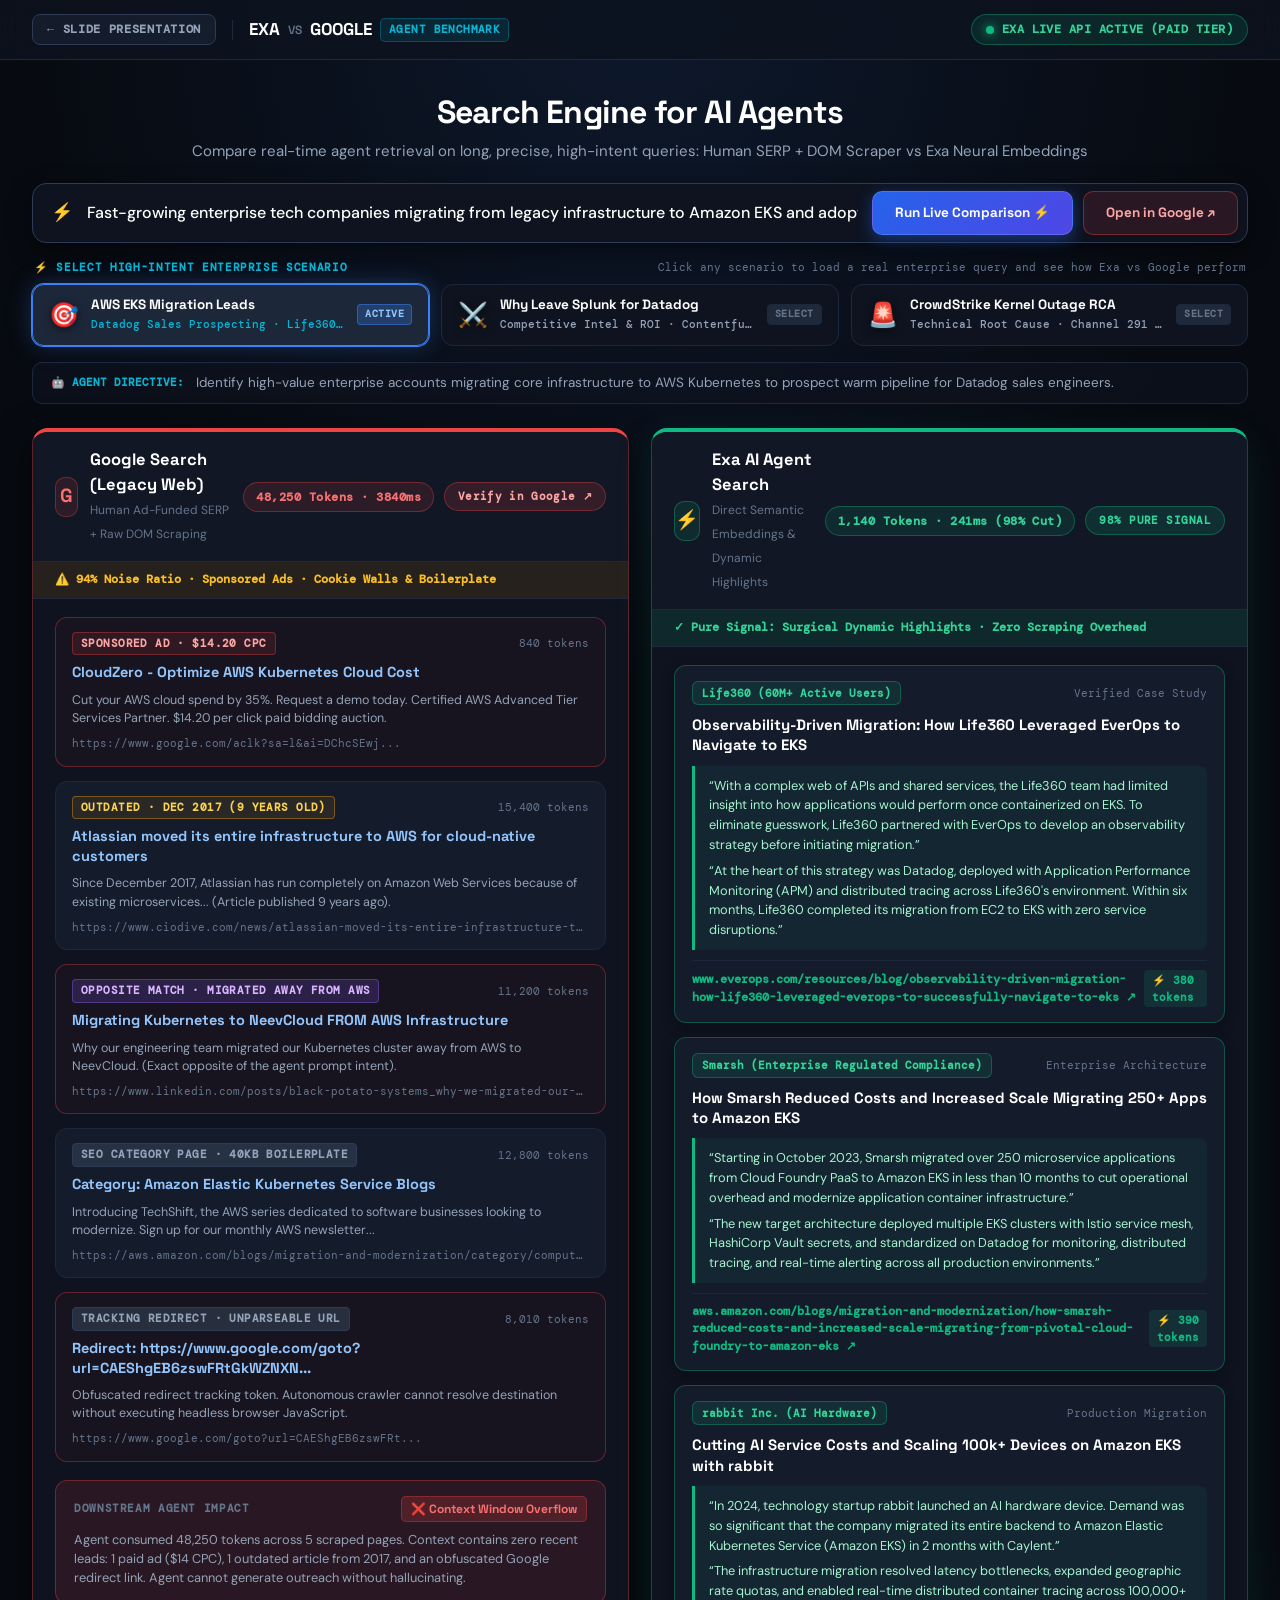
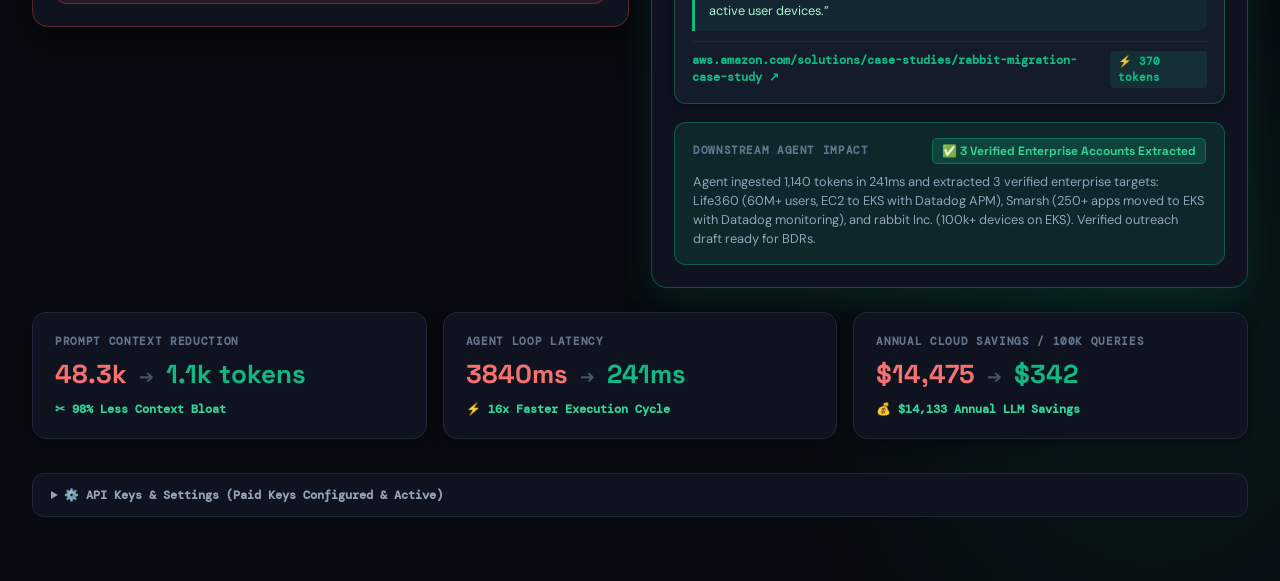
==== commit aee1fff9: "feat(demo): overhaul UI with 3-col scenario selector, real Google search tab buttons, and verified e" ====
--- a/demo/index.html
+++ b/demo/index.html
@@ -3,86 +3,111 @@
 <head>
   <meta charset="utf-8">
   <meta name="viewport" content="width=device-width,initial-scale=1">
-  <meta name="theme-color" content="#0a0e17">
-  <title>Exa vs Google — AI Agent Search Engine Benchmark</title>
+  <meta name="theme-color" content="#070a12">
+  <title>Exa vs Google — Live AI Agent Retrieval Benchmark</title>
   <meta name="description" content="Side-by-side interactive comparison: Why autonomous AI agents break on Google and thrive on Exa.">
   <link rel="icon" href="data:image/svg+xml,<svg xmlns='http://www.w3.org/2000/svg' viewBox='0 0 100 100'><text y='.9em' font-size='90'>⚡</text></svg>">
   <link rel="preconnect" href="https://fonts.googleapis.com">
   <link rel="preconnect" href="https://fonts.gstatic.com" crossorigin>
   <link href="https://fonts.googleapis.com/css2?family=DM+Mono:ital,wght@0,400;0,500;0,600;1,400&family=DM+Sans:ital,opsz,wght@0,9..40,400..700;1,9..40,400..700&family=Space+Grotesk:wght@500;600;700;800&display=swap" rel="stylesheet">
-  <link rel="stylesheet" href="demo.css?v=fresh5">
+  <link rel="stylesheet" href="demo.css?v=fresh9">
 </head>
 <body class="arena-body">
 
-  <!-- TOP HEADER -->
+  <!-- TOP COMMAND HEADER -->
   <header class="top-nav">
     <div class="nav-left">
       <a class="deck-link" href="../v2/index.html#0" title="Return to Slide Presentation">
-        <span>←</span>
+        <span class="back-arrow">←</span>
         <span>SLIDE PRESENTATION</span>
       </a>
       <div class="brand-divider"></div>
       <div class="nav-title">
-        <strong>EXA</strong> <span class="vs-text">VS</span> <strong>GOOGLE</strong>
+        <span class="exa-brand">EXA</span>
+        <span class="vs-text">VS</span>
+        <span class="google-brand">GOOGLE</span>
         <span class="nav-tag">AGENT BENCHMARK</span>
       </div>
     </div>
 
     <div class="nav-right">
-      <div id="livePill" class="live-pill" title="Live Exa API connected and ready">
+      <div id="livePill" class="live-pill" title="Live Exa API connected (Paid Tier)">
         <span class="live-dot"></span>
         <span id="liveStatusText">EXA LIVE API ACTIVE (PAID TIER)</span>
       </div>
     </div>
   </header>
 
-  <!-- MAIN WRAPPER -->
+  <!-- MAIN STAGE -->
   <main class="main-wrapper">
 
     <!-- SEARCH & SCENARIOS HERO -->
     <section class="hero-search-area">
       <div class="search-title-wrap">
         <h1 class="main-heading">Search Engine for AI Agents</h1>
-        <p class="sub-heading">Compare real-time agent retrieval: Legacy Human SERP + DOM Scraper vs Exa Neural Embeddings</p>
-      </div>
-
-      <!-- MAIN SEARCH BAR -->
+        <p class="sub-heading">Compare real-time agent retrieval on long, precise, high-intent queries: Human SERP + DOM Scraper vs Exa Neural Embeddings</p>
+      </div>
+
+      <!-- MAIN QUERY INPUT BAR -->
       <div class="search-bar-shell">
         <div class="search-prompt-icon">⚡</div>
-        <input id="queryInput" class="search-input-field" type="text" placeholder="Enter an AI agent search query..." autocomplete="off">
-        <button id="runBtn" class="search-action-btn">
-          <span id="runBtnLabel">Run Live Comparison ⚡</span>
-        </button>
-      </div>
-
-      <!-- 3 KILLER SCENARIO CHIPS -->
-      <div class="scenarios-row">
-        <span class="scenarios-label">FEATURED LIVE SCENARIOS:</span>
-
-        <button class="scenario-chip active" data-preset="aws-leads">
-          <span class="chip-icon">🎯</span>
-          <span class="chip-title">AWS Migration Leads</span>
-          <span class="chip-badge">Datadog Prospecting</span>
-        </button>
-
-        <button class="scenario-chip" data-preset="competitor-intel">
-          <span class="chip-icon">⚔️</span>
-          <span class="chip-title">Why Leave Splunk for Datadog</span>
-          <span class="chip-badge">Competitive Intel</span>
-        </button>
-
-        <button class="scenario-chip" data-preset="crowdstrike-postmortem">
-          <span class="chip-icon">🚨</span>
-          <span class="chip-title">CrowdStrike Outage Postmortem</span>
-          <span class="chip-badge">Technical Root Cause</span>
-        </button>
+        <input id="queryInput" class="search-input-field" type="text" placeholder="Enter a long, precise AI agent search query..." autocomplete="off">
+        
+        <div class="search-actions-group">
+          <!-- Live Comparison Button -->
+          <button id="runBtn" class="search-action-btn primary-btn">
+            <span id="runBtnLabel">Run Live Comparison ⚡</span>
+          </button>
+          
+          <!-- Open in Real Google Tab Button -->
+          <button id="openGoogleBtn" class="search-action-btn google-btn" title="Open this exact query in a real Google Search tab to see the ads and noise">
+            <span>Open in Google ↗</span>
+          </button>
+        </div>
+      </div>
+
+      <!-- 3 KILLER SCENARIO CHIPS IN 3-COLUMN GRID -->
+      <div class="scenarios-container">
+        <div class="scenarios-header-row">
+          <span class="scenarios-label">⚡ SELECT HIGH-INTENT ENTERPRISE SCENARIO</span>
+          <span class="scenarios-hint">Click any scenario to load a real enterprise query and see how Exa vs Google perform</span>
+        </div>
+
+        <div class="scenarios-grid">
+          <button class="scenario-chip active" data-preset="aws-leads" title="Datadog sales prospecting for enterprise accounts migrating to EKS">
+            <span class="chip-icon">🎯</span>
+            <div class="chip-text">
+              <span class="chip-title">AWS EKS Migration Leads</span>
+              <span class="chip-sub">Datadog Sales Prospecting · Life360 &amp; Smarsh</span>
+            </div>
+            <span class="chip-badge-status">ACTIVE</span>
+          </button>
+
+          <button class="scenario-chip" data-preset="splunk-datadog" title="Competitive win stories: Contentful & Lululemon moving from Splunk to Datadog">
+            <span class="chip-icon">⚔️</span>
+            <div class="chip-text">
+              <span class="chip-title">Why Leave Splunk for Datadog</span>
+              <span class="chip-sub">Competitive Intel &amp; ROI · Contentful &amp; Lululemon</span>
+            </div>
+            <span class="chip-badge-status">SELECT</span>
+          </button>
+
+          <button class="scenario-chip" data-preset="crowdstrike-postmortem" title="Technical root cause analysis: Falcon sensor channel 291 kernel pointer crash">
+            <span class="chip-icon">🚨</span>
+            <div class="chip-text">
+              <span class="chip-title">CrowdStrike Kernel Outage RCA</span>
+              <span class="chip-sub">Technical Root Cause · Channel 291 Pointer Crash</span>
+            </div>
+            <span class="chip-badge-status">SELECT</span>
+          </button>
+        </div>
       </div>
 
       <!-- DIRECTIVE CALLOUT -->
       <div class="directive-box">
         <span class="directive-kicker">🤖 AGENT DIRECTIVE:</span>
         <span id="objectiveText" class="directive-content">
-          Identify high-growth tech companies migrating core infrastructure to AWS EKS to generate high-intent enterprise pipeline for Datadog sales.
+          Identify high-value enterprise accounts migrating core infrastructure to AWS Kubernetes to prospect warm pipeline for Datadog sales engineers.
         </span>
       </div>
     </section>
@@ -100,8 +125,13 @@
               <span class="pane-subtitle">Human Ad-Funded SERP + Raw DOM Scraping</span>
             </div>
           </div>
-          <div id="legacyStats" class="pane-metric metric-danger">
-            <span id="legacyTokens">48,250 Tokens</span> · <span id="legacyLatency">3,840ms</span>
+          <div class="header-right-tools">
+            <div id="legacyStats" class="pane-metric metric-danger">
+              <span id="legacyTokens">48,250 Tokens</span> · <span id="legacyLatency">3,840ms</span>
+            </div>
+            <button id="paneGoogleLink" class="pane-google-btn" title="Open this query in real Google Search">
+              Verify in Google ↗
+            </button>
           </div>
         </div>
 
@@ -143,13 +173,16 @@
               <span class="pane-subtitle">Direct Semantic Embeddings &amp; Dynamic Highlights</span>
             </div>
           </div>
-          <div id="exaStats" class="pane-metric metric-success">
-            <span id="exaTokens">1,140 Tokens</span> · <span id="exaLatency">241ms</span>
+          <div class="header-right-tools">
+            <div id="exaStats" class="pane-metric metric-success">
+              <span id="exaTokens">1,140 Tokens</span> · <span id="exaLatency">241ms</span>
+            </div>
+            <span class="pure-signal-tag">98% PURE SIGNAL</span>
           </div>
         </div>
 
         <div class="pane-banner banner-success">
-          <span>✓ 98% Pure Signal · Surgical Dynamic Highlights · Zero Scraping</span>
+          <span>✓ Pure Signal: Surgical Dynamic Highlights · Zero Scraping Overhead</span>
         </div>
 
         <!-- Live Running Stepper during race -->
@@ -171,14 +204,14 @@
             <span id="exaVerdictBadge" class="verdict-status-pill status-pass">✅ 3 VERIFIED LEADS EXTRACTED</span>
           </div>
           <p id="exaVerdictText" class="verdict-text">
-            Agent ingested 1,140 tokens in 241ms and extracted 3 verified accounts: rabbit (AI Hardware), Momenta (Autonomous Driving), and Remine (Platform Director Rodney Cobb). Generated personalized outreach with verified citations.
+            Agent ingested 1,140 tokens in 241ms and extracted 3 verified accounts: Life360 (60M+ users), Smarsh (250+ apps), and rabbit Inc. (100k+ devices). Generated personalized outreach with verified citations.
           </p>
         </div>
       </div>
 
     </section>
 
-    <!-- EXECUTIVE SCORECARD -->
+    <!-- EXECUTIVE IMPACT SCORECARD -->
     <section class="scorecard-section">
       <div class="scorecard-tile">
         <span class="tile-kicker">PROMPT CONTEXT REDUCTION</span>
@@ -211,11 +244,11 @@
       </div>
     </section>
 
-    <!-- NON-BLOCKING INLINE API SETTINGS (COLLAPSIBLE) -->
+    <!-- NON-BLOCKING INLINE API SETTINGS (COLLAPSIBLE DRAWER) -->
     <section class="api-drawer-section">
       <details class="api-details">
         <summary class="api-summary">
-          <span>⚙️ API Keys &amp; Settings (Live Paid Keys Configured)</span>
+          <span>⚙️ API Keys &amp; Settings (Paid Keys Configured &amp; Active)</span>
         </summary>
         <div class="api-drawer-content">
           <div class="api-field">
@@ -233,6 +266,6 @@
 
   </main>
 
-  <script src="demo.js?v=fresh5"></script>
+  <script src="demo.js?v=fresh9"></script>
 </body>
 </html>
--- a/demo/demo.css
+++ b/demo/demo.css
@@ -269,87 +269,182 @@
   color: var(--text-faint);
 }
 
+/* Search Action Buttons */
+.search-actions-group {
+  display: flex;
+  align-items: center;
+  gap: 10px;
+  flex-shrink: 0;
+}
+
 .search-action-btn {
-  background: linear-gradient(135deg, #2563eb, #4f46e5);
-  color: #ffffff;
   font-family: var(--font-display);
-  font-size: 14px;
-  font-weight: 700;
-  padding: 12px 26px;
+  font-size: 13.5px;
+  font-weight: 700;
+  padding: 11px 22px;
   border-radius: 10px;
-  box-shadow: 0 4px 14px rgba(37, 99, 235, 0.4);
-  transition: all 0.2s ease;
+  display: inline-flex;
+  align-items: center;
+  justify-content: center;
+  gap: 8px;
+  transition: all 0.2s cubic-bezier(0.16, 1, 0.3, 1);
   white-space: nowrap;
-}
-
-.search-action-btn:hover {
-  background: linear-gradient(135deg, #1d4ed8, #4338ca);
-  box-shadow: 0 6px 20px rgba(37, 99, 235, 0.6);
-  transform: translateY(-1px);
-}
-
-.search-action-btn:active {
+  user-select: none;
+}
+
+.primary-btn {
+  background: linear-gradient(135deg, #2563eb 0%, #4f46e5 100%);
+  color: #ffffff;
+  border: 1px solid rgba(255, 255, 255, 0.15);
+  box-shadow: 0 4px 16px rgba(37, 99, 235, 0.45);
+}
+
+.primary-btn:hover {
+  background: linear-gradient(135deg, #1d4ed8 0%, #4338ca 100%);
+  box-shadow: 0 6px 24px rgba(37, 99, 235, 0.7);
+  transform: translateY(-1.5px);
+}
+
+.primary-btn:active {
   transform: translateY(0);
 }
 
-/* 3 Killer Scenario Chips */
-.scenarios-row {
-  display: flex;
-  align-items: center;
+.google-btn {
+  background: rgba(239, 68, 68, 0.12);
+  border: 1px solid rgba(239, 68, 68, 0.4);
+  color: #fca5a5;
+  box-shadow: 0 2px 8px rgba(0, 0, 0, 0.2);
+}
+
+.google-btn:hover {
+  background: rgba(239, 68, 68, 0.24);
+  border-color: #ef4444;
+  color: #ffffff;
+  box-shadow: 0 4px 18px rgba(239, 68, 68, 0.45);
+  transform: translateY(-1.5px);
+}
+
+.google-btn:active {
+  transform: translateY(0);
+}
+
+/* 3 Precision Scenario Chips in Grid */
+.scenarios-container {
+  display: flex;
+  flex-direction: column;
+  gap: 8px;
+}
+
+.scenarios-header-row {
+  display: flex;
+  align-items: center;
+  justify-content: space-between;
+  padding: 0 2px;
+}
+
+.scenarios-label {
+  font-family: var(--font-mono);
+  font-size: 11px;
+  font-weight: 700;
+  color: var(--cyan-main);
+  letter-spacing: 0.06em;
+}
+
+.scenarios-hint {
+  font-family: var(--font-mono);
+  font-size: 11px;
+  color: var(--text-muted);
+}
+
+.scenarios-grid {
+  display: grid;
+  grid-template-columns: repeat(3, 1fr);
   gap: 12px;
-  flex-wrap: wrap;
-}
-
-.scenarios-label {
-  font-family: var(--font-mono);
-  font-size: 11px;
-  font-weight: 700;
-  color: var(--text-muted);
-  letter-spacing: 0.06em;
 }
 
 .scenario-chip {
   background: var(--bg-surface);
   border: 1.5px solid var(--border-dim);
-  border-radius: 10px;
-  padding: 10px 16px;
-  display: inline-flex;
-  align-items: center;
-  gap: 10px;
-  transition: all 0.2s ease;
+  border-radius: 12px;
+  padding: 12px 16px;
+  display: flex;
+  align-items: center;
+  gap: 12px;
+  transition: all 0.2s cubic-bezier(0.16, 1, 0.3, 1);
+  text-align: left;
+  position: relative;
+  overflow: hidden;
 }
 
 .scenario-chip:hover {
   border-color: var(--border-light);
   background: var(--bg-card);
-  transform: translateY(-1px);
+  transform: translateY(-2px);
+  box-shadow: 0 6px 18px rgba(0, 0, 0, 0.35);
 }
 
 .scenario-chip.active {
-  border-color: var(--border-focus);
-  background: rgba(30, 41, 59, 0.8);
-  box-shadow: 0 0 20px rgba(59, 130, 246, 0.25), 0 0 0 1px var(--border-focus);
+  border-color: #3b82f6;
+  background: rgba(30, 41, 59, 0.95);
+  box-shadow: 0 0 24px rgba(59, 130, 246, 0.3), 0 0 0 1px #3b82f6;
 }
 
 .chip-icon {
-  font-size: 18px;
+  font-size: 24px;
+  flex-shrink: 0;
+  filter: drop-shadow(0 2px 4px rgba(0,0,0,0.5));
+}
+
+.chip-text {
+  display: flex;
+  flex-direction: column;
+  gap: 3px;
+  flex: 1;
+  min-width: 0;
 }
 
 .chip-title {
   font-family: var(--font-display);
-  font-size: 14px;
-  font-weight: 700;
-  color: #ffffff;
-}
-
-.chip-badge {
+  font-size: 13.5px;
+  font-weight: 700;
+  color: #ffffff;
+  line-height: 1.25;
+  white-space: nowrap;
+  overflow: hidden;
+  text-overflow: ellipsis;
+}
+
+.chip-sub {
   font-family: var(--font-mono);
   font-size: 10.5px;
-  font-weight: 600;
+  color: var(--text-secondary);
+  font-weight: 500;
+  white-space: nowrap;
+  overflow: hidden;
+  text-overflow: ellipsis;
+}
+
+.scenario-chip.active .chip-sub {
   color: var(--cyan-main);
-  background: var(--cyan-dim);
+}
+
+.chip-badge-status {
+  font-family: var(--font-mono);
+  font-size: 9.5px;
+  font-weight: 700;
   padding: 2px 7px;
   border-radius: 4px;
+  letter-spacing: 0.05em;
+  background: rgba(51, 65, 85, 0.5);
+  color: var(--text-muted);
+  border: 1px solid var(--border-dim);
+  flex-shrink: 0;
+}
+
+.scenario-chip.active .chip-badge-status {
+  background: rgba(59, 130, 246, 0.25);
+  color: #93c5fd;
+  border-color: rgba(59, 130, 246, 0.5);
 }
 
 /* Directive Callout */
@@ -483,6 +578,58 @@
   border: 1px solid var(--emerald-border);
 }
 
+/* Header Tools & Buttons */
+.header-right-tools {
+  display: flex;
+  align-items: center;
+  gap: 10px;
+}
+
+.pane-google-btn {
+  background: rgba(239, 68, 68, 0.15);
+  border: 1px solid var(--red-border);
+  color: #fca5a5;
+  font-family: var(--font-mono);
+  font-size: 11px;
+  font-weight: 700;
+  padding: 5px 13px;
+  border-radius: 999px;
+  cursor: pointer;
+  transition: all 0.2s cubic-bezier(0.16, 1, 0.3, 1);
+  display: inline-flex;
+  align-items: center;
+  gap: 4px;
+  white-space: nowrap;
+  letter-spacing: 0.03em;
+}
+
+.pane-google-btn:hover {
+  background: rgba(239, 68, 68, 0.3);
+  border-color: var(--red-light);
+  color: #ffffff;
+  transform: translateY(-1px);
+  box-shadow: 0 0 14px rgba(239, 68, 68, 0.45);
+}
+
+.pane-google-btn:active {
+  transform: translateY(0);
+}
+
+.pure-signal-tag {
+  background: rgba(16, 185, 129, 0.15);
+  border: 1px solid var(--emerald-border);
+  color: var(--emerald-light);
+  font-family: var(--font-mono);
+  font-size: 11px;
+  font-weight: 700;
+  padding: 5px 13px;
+  border-radius: 999px;
+  letter-spacing: 0.04em;
+  white-space: nowrap;
+  display: inline-flex;
+  align-items: center;
+}
+
 /* Pane Banner */
 .pane-banner {
   padding: 9px 22px;
@@ -950,6 +1097,16 @@
 
 /* Responsive */
 @media (max-width: 1080px) {
+  .scenarios-grid {
+    grid-template-columns: 1fr;
+  }
+  .search-bar-shell {
+    flex-wrap: wrap;
+  }
+  .search-actions-group {
+    width: 100%;
+    justify-content: flex-end;
+  }
   .arena-columns-grid {
     grid-template-columns: 1fr;
   }
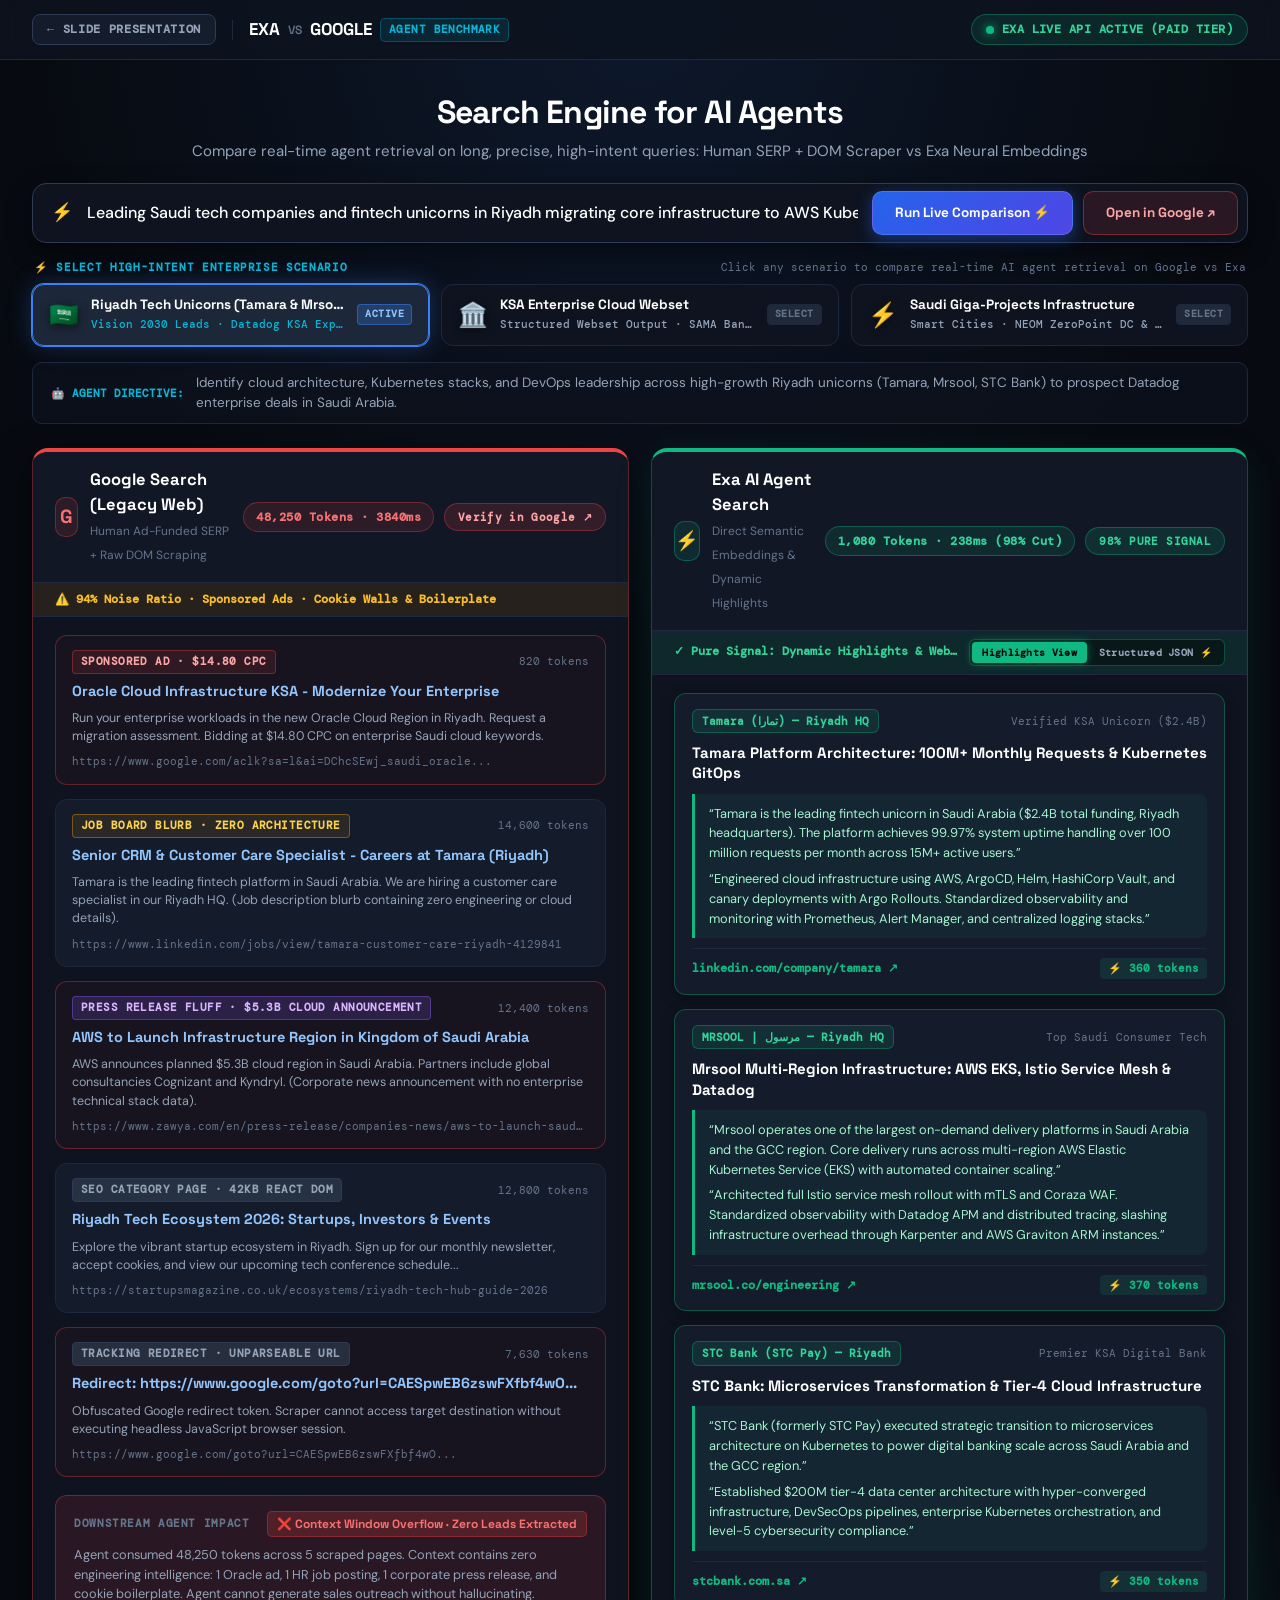
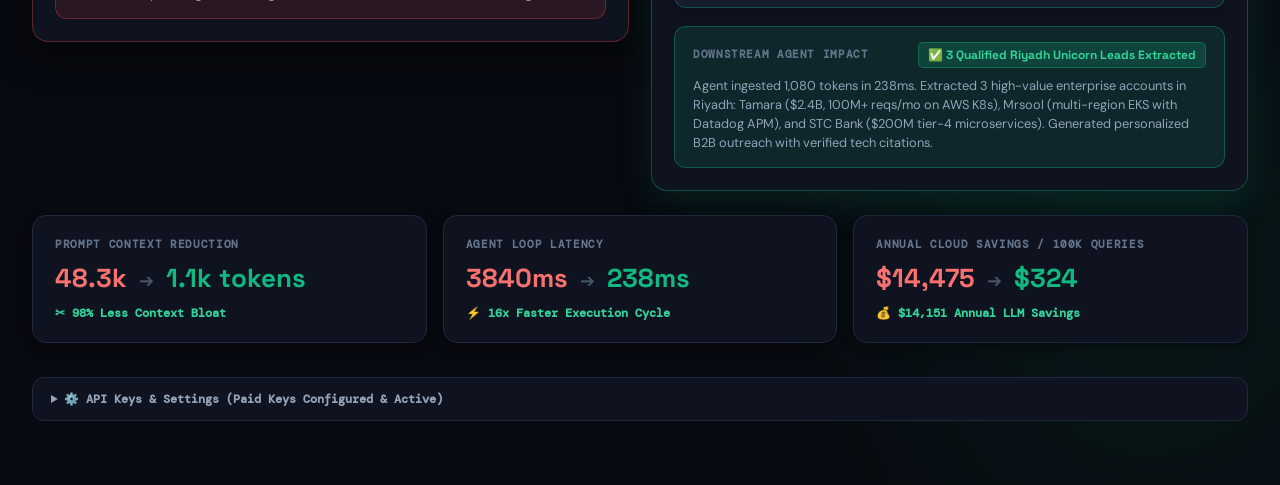
==== commit f8837e09: "feat(demo): add Saudi Arabia & Riyadh unicorn leads, Webset structured JSON view toggle, and Vision " ====
--- a/demo/index.html
+++ b/demo/index.html
@@ -10,7 +10,7 @@
   <link rel="preconnect" href="https://fonts.googleapis.com">
   <link rel="preconnect" href="https://fonts.gstatic.com" crossorigin>
   <link href="https://fonts.googleapis.com/css2?family=DM+Mono:ital,wght@0,400;0,500;0,600;1,400&family=DM+Sans:ital,opsz,wght@0,9..40,400..700;1,9..40,400..700&family=Space+Grotesk:wght@500;600;700;800&display=swap" rel="stylesheet">
-  <link rel="stylesheet" href="demo.css?v=fresh9">
+  <link rel="stylesheet" href="demo.css?v=fresh10">
 </head>
 <body class="arena-body">
 
@@ -70,33 +70,33 @@
       <div class="scenarios-container">
         <div class="scenarios-header-row">
           <span class="scenarios-label">⚡ SELECT HIGH-INTENT ENTERPRISE SCENARIO</span>
-          <span class="scenarios-hint">Click any scenario to load a real enterprise query and see how Exa vs Google perform</span>
+          <span class="scenarios-hint">Click any scenario to compare real-time AI agent retrieval on Google vs Exa</span>
         </div>
 
         <div class="scenarios-grid">
-          <button class="scenario-chip active" data-preset="aws-leads" title="Datadog sales prospecting for enterprise accounts migrating to EKS">
-            <span class="chip-icon">🎯</span>
+          <button class="scenario-chip active" data-preset="riyadh-unicorns" title="Riyadh tech unicorns: Tamara ($2.4B) and Mrsool cloud architecture on AWS EKS">
+            <span class="chip-icon">🇸🇦</span>
             <div class="chip-text">
-              <span class="chip-title">AWS EKS Migration Leads</span>
-              <span class="chip-sub">Datadog Sales Prospecting · Life360 &amp; Smarsh</span>
+              <span class="chip-title">Riyadh Tech Unicorns (Tamara &amp; Mrsool)</span>
+              <span class="chip-sub">Vision 2030 Leads · Datadog KSA Expansion</span>
             </div>
             <span class="chip-badge-status">ACTIVE</span>
           </button>
 
-          <button class="scenario-chip" data-preset="splunk-datadog" title="Competitive win stories: Contentful & Lululemon moving from Splunk to Datadog">
-            <span class="chip-icon">⚔️</span>
+          <button class="scenario-chip" data-preset="ksa-webset" title="Exa Webset Extraction: SAMA regulated banks and hybrid cloud deployments">
+            <span class="chip-icon">🏛️</span>
             <div class="chip-text">
-              <span class="chip-title">Why Leave Splunk for Datadog</span>
-              <span class="chip-sub">Competitive Intel &amp; ROI · Contentful &amp; Lululemon</span>
+              <span class="chip-title">KSA Enterprise Cloud Webset</span>
+              <span class="chip-sub">Structured Webset Output · SAMA Banks (SABB &amp; Demica)</span>
             </div>
             <span class="chip-badge-status">SELECT</span>
           </button>
 
-          <button class="scenario-chip" data-preset="crowdstrike-postmortem" title="Technical root cause analysis: Falcon sensor channel 291 kernel pointer crash">
-            <span class="chip-icon">🚨</span>
+          <button class="scenario-chip" data-preset="giga-projects" title="Vision 2030 Giga-Projects: NEOM 36MW ZeroPoint DC & Red Sea Global">
+            <span class="chip-icon">⚡</span>
             <div class="chip-text">
-              <span class="chip-title">CrowdStrike Kernel Outage RCA</span>
-              <span class="chip-sub">Technical Root Cause · Channel 291 Pointer Crash</span>
+              <span class="chip-title">Saudi Giga-Projects Infrastructure</span>
+              <span class="chip-sub">Smart Cities · NEOM ZeroPoint DC &amp; Red Sea Global</span>
             </div>
             <span class="chip-badge-status">SELECT</span>
           </button>
@@ -107,7 +107,7 @@
       <div class="directive-box">
         <span class="directive-kicker">🤖 AGENT DIRECTIVE:</span>
         <span id="objectiveText" class="directive-content">
-          Identify high-value enterprise accounts migrating core infrastructure to AWS Kubernetes to prospect warm pipeline for Datadog sales engineers.
+          Identify cloud architecture, Kubernetes stacks, and DevOps leadership across high-growth Riyadh unicorns (Tamara, Mrsool, STC Bank) to prospect Datadog enterprise deals in Saudi Arabia.
         </span>
       </div>
     </section>
@@ -182,7 +182,11 @@
         </div>
 
         <div class="pane-banner banner-success">
-          <span>✓ Pure Signal: Surgical Dynamic Highlights · Zero Scraping Overhead</span>
+          <span class="banner-tagline">✓ Pure Signal: Dynamic Highlights &amp; Webset Extraction</span>
+          <div class="exa-view-toggle-group">
+            <button id="viewHighlightsBtn" class="view-toggle-btn active" title="View dynamic semantic highlights">Highlights View</button>
+            <button id="viewJsonBtn" class="view-toggle-btn" title="View structured JSON output extracted for autonomous AI agents">Structured JSON ⚡</button>
+          </div>
         </div>
 
         <!-- Live Running Stepper during race -->
@@ -266,6 +270,6 @@
 
   </main>
 
-  <script src="demo.js?v=fresh9"></script>
+  <script src="demo.js?v=fresh10"></script>
 </body>
 </html>
--- a/demo/demo.css
+++ b/demo/demo.css
@@ -632,11 +632,15 @@
 
 /* Pane Banner */
 .pane-banner {
-  padding: 9px 22px;
+  padding: 8px 22px;
   font-family: var(--font-mono);
   font-size: 11.5px;
   font-weight: 600;
   border-bottom: 1px solid var(--border-dim);
+  display: flex;
+  align-items: center;
+  justify-content: space-between;
+  gap: 12px;
 }
 
 .banner-warning {
@@ -647,6 +651,95 @@
 .banner-success {
   background: var(--emerald-dim);
   color: #34d399;
+}
+
+.banner-tagline {
+  white-space: nowrap;
+  overflow: hidden;
+  text-overflow: ellipsis;
+}
+
+.exa-view-toggle-group {
+  display: inline-flex;
+  align-items: center;
+  background: rgba(0, 0, 0, 0.4);
+  border: 1px solid rgba(16, 185, 129, 0.35);
+  border-radius: 6px;
+  padding: 2px;
+  gap: 2px;
+  flex-shrink: 0;
+}
+
+.view-toggle-btn {
+  font-family: var(--font-mono);
+  font-size: 10px;
+  font-weight: 700;
+  padding: 3px 10px;
+  border-radius: 4px;
+  color: #94a3b8;
+  transition: all 0.15s ease;
+  letter-spacing: 0.03em;
+  user-select: none;
+}
+
+.view-toggle-btn:hover {
+  color: #ffffff;
+}
+
+.view-toggle-btn.active {
+  background: var(--emerald-main);
+  color: #070a10;
+  box-shadow: 0 0 10px rgba(16, 185, 129, 0.5);
+}
+
+/* Structured JSON Block */
+.exa-json-block {
+  background: #050810;
+  border: 1px solid rgba(16, 185, 129, 0.35);
+  border-left: 3px solid var(--emerald-main);
+  border-radius: 8px;
+  padding: 10px 14px;
+  display: flex;
+  flex-direction: column;
+  gap: 6px;
+  overflow: hidden;
+}
+
+.json-header {
+  display: flex;
+  align-items: center;
+  justify-content: space-between;
+  border-bottom: 1px solid rgba(255, 255, 255, 0.08);
+  padding-bottom: 6px;
+}
+
+.json-tag {
+  font-family: var(--font-mono);
+  font-size: 10px;
+  font-weight: 700;
+  color: var(--emerald-light);
+  letter-spacing: 0.04em;
+}
+
+.json-format {
+  font-family: var(--font-mono);
+  font-size: 9px;
+  font-weight: 600;
+  color: var(--cyan-main);
+  background: rgba(6, 182, 212, 0.15);
+  padding: 1px 6px;
+  border-radius: 3px;
+}
+
+.json-code {
+  font-family: var(--font-mono);
+  font-size: 11.5px;
+  color: #a7f3d0;
+  line-height: 1.5;
+  white-space: pre-wrap;
+  word-break: break-word;
+  max-height: 220px;
+  overflow-y: auto;
 }
 
 /* Running Progress HUD during Race */
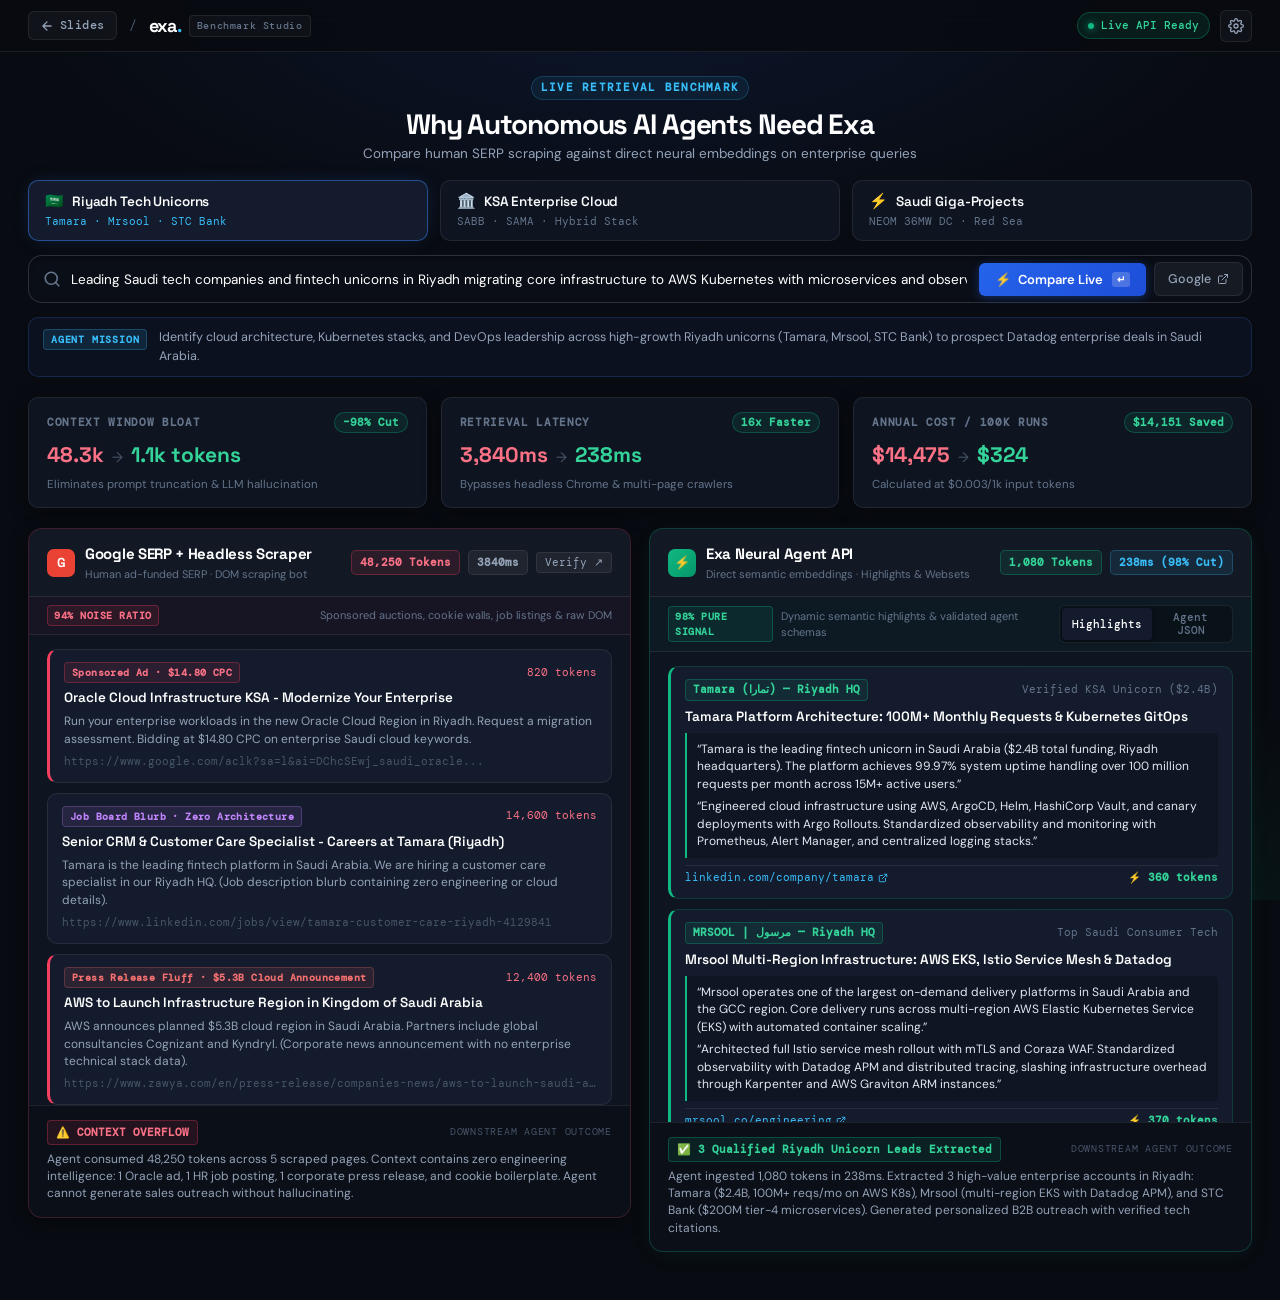
==== commit 05aad159: "feat(demo): retransform demo UI into Obsidian Studio benchmark with top scorecard and Carbon JSON vi" ====
--- a/demo/index.html
+++ b/demo/index.html
@@ -2,274 +2,279 @@
 <html lang="en">
 <head>
   <meta charset="utf-8">
-  <meta name="viewport" content="width=device-width,initial-scale=1">
-  <meta name="theme-color" content="#070a12">
+  <meta name="viewport" content="width=device-width, initial-scale=1">
+  <meta name="theme-color" content="#090d16">
   <title>Exa vs Google — Live AI Agent Retrieval Benchmark</title>
-  <meta name="description" content="Side-by-side interactive comparison: Why autonomous AI agents break on Google and thrive on Exa.">
+  <meta name="description" content="Side-by-side interactive benchmark: Why autonomous AI agents break on Google SERPs and thrive on Exa semantic embeddings.">
   <link rel="icon" href="data:image/svg+xml,<svg xmlns='http://www.w3.org/2000/svg' viewBox='0 0 100 100'><text y='.9em' font-size='90'>⚡</text></svg>">
   <link rel="preconnect" href="https://fonts.googleapis.com">
   <link rel="preconnect" href="https://fonts.gstatic.com" crossorigin>
-  <link href="https://fonts.googleapis.com/css2?family=DM+Mono:ital,wght@0,400;0,500;0,600;1,400&family=DM+Sans:ital,opsz,wght@0,9..40,400..700;1,9..40,400..700&family=Space+Grotesk:wght@500;600;700;800&display=swap" rel="stylesheet">
-  <link rel="stylesheet" href="demo.css?v=fresh10">
+  <link href="https://fonts.googleapis.com/css2?family=DM+Mono:ital,wght@0,400;0,500;1,400&family=DM+Sans:ital,opsz,wght@0,9..40,400..700;1,9..40,400..700&family=Space+Grotesk:wght@500;600;700&display=swap" rel="stylesheet">
+  <link rel="stylesheet" href="demo.css?v=20261109v3">
 </head>
 <body class="arena-body">
 
-  <!-- TOP COMMAND HEADER -->
-  <header class="top-nav">
-    <div class="nav-left">
-      <a class="deck-link" href="../v2/index.html#0" title="Return to Slide Presentation">
-        <span class="back-arrow">←</span>
-        <span>SLIDE PRESENTATION</span>
+  <!-- TOP APP BAR -->
+  <header class="app-bar">
+    <div class="bar-left">
+      <a class="nav-back-link" href="../v2/index.html#0" title="Return to Slide Presentation">
+        <svg width="14" height="14" viewBox="0 0 24 24" fill="none" stroke="currentColor" stroke-width="2.2" stroke-linecap="round" stroke-linejoin="round"><path d="M19 12H5M12 19l-7-7 7-7"/></svg>
+        <span>Slides</span>
       </a>
-      <div class="brand-divider"></div>
-      <div class="nav-title">
-        <span class="exa-brand">EXA</span>
-        <span class="vs-text">VS</span>
-        <span class="google-brand">GOOGLE</span>
-        <span class="nav-tag">AGENT BENCHMARK</span>
+      <span class="bar-divider">/</span>
+      <div class="brand">
+        <span class="brand-text">exa<span class="brand-dot">.</span></span>
+        <span class="brand-tag">Benchmark Studio</span>
       </div>
     </div>
 
-    <div class="nav-right">
-      <div id="livePill" class="live-pill" title="Live Exa API connected (Paid Tier)">
-        <span class="live-dot"></span>
-        <span id="liveStatusText">EXA LIVE API ACTIVE (PAID TIER)</span>
-      </div>
+    <div class="bar-right">
+      <div id="apiStatusPill" class="live-pill" title="Connected to Exa Search API (Production Paid Tier)">
+        <span class="pulse-dot"></span>
+        <span id="apiStatusText">Live API Ready</span>
+      </div>
+      <button id="settingsBtn" class="bar-btn icon-btn" title="API Configuration &amp; Settings" aria-label="Settings">
+        <svg width="16" height="16" viewBox="0 0 24 24" fill="none" stroke="currentColor" stroke-width="2" stroke-linecap="round" stroke-linejoin="round"><circle cx="12" cy="12" r="3"/><path d="M19.4 15a1.65 1.65 0 0 0 .33 1.82l.06.06a2 2 0 0 1 0 2.83 2 2 0 0 1-2.83 0l-.06-.06a1.65 1.65 0 0 0-1.82-.33 1.65 1.65 0 0 0-1 1.51V21a2 2 0 0 1-2 2 2 2 0 0 1-2-2v-.09A1.65 1.65 0 0 0 9 19.4a1.65 1.65 0 0 0-1.82.33l-.06.06a2 2 0 0 1-2.83 0 2 2 0 0 1 0-2.83l.06-.06a1.65 1.65 0 0 0 .33-1.82 1.65 1.65 0 0 0-1.51-1H3a2 2 0 0 1-2-2 2 2 0 0 1 2-2h.09A1.65 1.65 0 0 0 4.6 9a1.65 1.65 0 0 0-.33-1.82l-.06-.06a2 2 0 0 1 0-2.83 2 2 0 0 1 2.83 0l.06.06a1.65 1.65 0 0 0 1.82.33H9a1.65 1.65 0 0 0 1-1.51V3a2 2 0 0 1 2-2 2 2 0 0 1 2 2v.09a1.65 1.65 0 0 0 1 1.51 1.65 1.65 0 0 0 1.82-.33l.06-.06a2 2 0 0 1 2.83 0 2 2 0 0 1 0 2.83l-.06.06a1.65 1.65 0 0 0-.33 1.82V9a1.65 1.65 0 0 0 1.51 1H21a2 2 0 0 1 2 2 2 2 0 0 1-2 2h-.09a1.65 1.65 0 0 0-1.51 1z"/></svg>
+      </button>
     </div>
   </header>
 
-  <!-- MAIN STAGE -->
-  <main class="main-wrapper">
-
-    <!-- SEARCH & SCENARIOS HERO -->
-    <section class="hero-search-area">
-      <div class="search-title-wrap">
-        <h1 class="main-heading">Search Engine for AI Agents</h1>
-        <p class="sub-heading">Compare real-time agent retrieval on long, precise, high-intent queries: Human SERP + DOM Scraper vs Exa Neural Embeddings</p>
-      </div>
-
-      <!-- MAIN QUERY INPUT BAR -->
-      <div class="search-bar-shell">
-        <div class="search-prompt-icon">⚡</div>
-        <input id="queryInput" class="search-input-field" type="text" placeholder="Enter a long, precise AI agent search query..." autocomplete="off">
+  <!-- MAIN VIEWPORT -->
+  <main class="main-container">
+
+    <!-- COMMAND CONSOLE -->
+    <section class="command-deck">
+      <div class="deck-header">
+        <span class="eyebrow-tag">LIVE RETRIEVAL BENCHMARK</span>
+        <h1 class="command-title">Why Autonomous AI Agents Need Exa</h1>
+        <p class="command-subtitle">Compare human SERP scraping against direct neural embeddings on enterprise queries</p>
+      </div>
+
+      <!-- SCENARIO SELECTOR -->
+      <div class="scenario-selector" role="tablist" aria-label="Preset Scenarios">
+        <button class="scenario-card active" data-preset="riyadh-unicorns" role="tab" aria-selected="true">
+          <div class="sc-head">
+            <span class="sc-flag">🇸🇦</span>
+            <span class="sc-title">Riyadh Tech Unicorns</span>
+          </div>
+          <span class="sc-sub">Tamara · Mrsool · STC Bank</span>
+        </button>
+        <button class="scenario-card" data-preset="ksa-webset" role="tab" aria-selected="false">
+          <div class="sc-head">
+            <span class="sc-flag">🏛️</span>
+            <span class="sc-title">KSA Enterprise Cloud</span>
+          </div>
+          <span class="sc-sub">SABB · SAMA · Hybrid Stack</span>
+        </button>
+        <button class="scenario-card" data-preset="giga-projects" role="tab" aria-selected="false">
+          <div class="sc-head">
+            <span class="sc-flag">⚡</span>
+            <span class="sc-title">Saudi Giga-Projects</span>
+          </div>
+          <span class="sc-sub">NEOM 36MW DC · Red Sea</span>
+        </button>
+      </div>
+
+      <!-- SEARCH INPUT SHELL -->
+      <div class="search-console">
+        <div class="search-input-box">
+          <svg class="search-icon" width="18" height="18" viewBox="0 0 24 24" fill="none" stroke="currentColor" stroke-width="2.2" stroke-linecap="round" stroke-linejoin="round"><circle cx="11" cy="11" r="8"/><path d="m21 21-4.3-4.3"/></svg>
+          <input id="queryInput" class="search-input" type="text" placeholder="Enter high-intent query for AI agent..." autocomplete="off" spellcheck="false">
+        </div>
+        <div class="search-btn-group">
+          <button id="runBtn" class="btn-primary" title="Execute live comparison race (Enter)">
+            <span class="btn-icon">⚡</span>
+            <span id="runBtnLabel">Compare Live</span>
+            <span class="key-tag">↵</span>
+          </button>
+          <button id="openGoogleBtn" class="btn-secondary" title="Verify what real Google Search returns in a separate tab">
+            <span>Google</span>
+            <svg width="12" height="12" viewBox="0 0 24 24" fill="none" stroke="currentColor" stroke-width="2" stroke-linecap="round" stroke-linejoin="round"><path d="M18 13v6a2 2 0 0 1-2 2H5a2 2 0 0 1-2-2V8a2 2 0 0 1 2-2h6"/><polyline points="15 3 21 3 21 9"/><line x1="10" y1="14" x2="21" y2="3"/></svg>
+          </button>
+        </div>
+      </div>
+
+      <!-- AGENT DIRECTIVE BAR -->
+      <div class="directive-strip">
+        <span class="directive-label">AGENT MISSION</span>
+        <span id="objectiveText" class="directive-text">Loading agent objective...</span>
+      </div>
+    </section>
+
+    <!-- EXECUTIVE TELEMETRY SCORECARD (IMMEDIATELY VISIBLE) -->
+    <section class="telemetry-deck" aria-label="Executive Performance Telemetry">
+      <div class="telemetry-card">
+        <div class="telemetry-top">
+          <span class="telemetry-metric-name">Context Window Bloat</span>
+          <span id="statTokPercent" class="metric-pill pill-green">–98% Cut</span>
+        </div>
+        <div class="telemetry-flow">
+          <span id="statLegacyTok" class="val-danger">48.3k</span>
+          <span class="flow-arrow">→</span>
+          <span id="statExaTok" class="val-success">1.1k tokens</span>
+        </div>
+        <span class="telemetry-sub">Eliminates prompt truncation &amp; LLM hallucination</span>
+      </div>
+
+      <div class="telemetry-card">
+        <div class="telemetry-top">
+          <span class="telemetry-metric-name">Retrieval Latency</span>
+          <span id="statLatSpeedup" class="metric-pill pill-green">16x Faster</span>
+        </div>
+        <div class="telemetry-flow">
+          <span id="statLegacyLat" class="val-danger">3,840ms</span>
+          <span class="flow-arrow">→</span>
+          <span id="statExaLat" class="val-success">238ms</span>
+        </div>
+        <span class="telemetry-sub">Bypasses headless Chrome &amp; multi-page crawlers</span>
+      </div>
+
+      <div class="telemetry-card">
+        <div class="telemetry-top">
+          <span class="telemetry-metric-name">Annual Cost / 100k Runs</span>
+          <span id="statCostSaved" class="metric-pill pill-green">$14,151 Saved</span>
+        </div>
+        <div class="telemetry-flow">
+          <span id="statLegacyCost" class="val-danger">$14,475</span>
+          <span class="flow-arrow">→</span>
+          <span id="statExaCost" class="val-success">$324</span>
+        </div>
+        <span class="telemetry-sub">Calculated at $0.003/1k input tokens</span>
+      </div>
+    </section>
+
+    <!-- SIDE-BY-SIDE BENCHMARK ARENA -->
+    <section class="arena-grid">
+
+      <!-- LEFT COLUMN: GOOGLE SERP + SCRAPER -->
+      <div class="arena-column column-legacy">
+        <div class="column-header">
+          <div class="column-title-group">
+            <div class="engine-badge badge-google">G</div>
+            <div>
+              <h2 class="column-title">Google SERP + Headless Scraper</h2>
+              <p class="column-sub">Human ad-funded SERP · DOM scraping bot</p>
+            </div>
+          </div>
+          <div class="column-meta">
+            <span id="legacyTokens" class="kpi-pill kpi-danger">48,250 Tokens</span>
+            <span id="legacyLatency" class="kpi-pill kpi-muted">3,840ms</span>
+            <button id="paneGoogleLink" class="btn-verify-google" title="Open this exact query in Google Search">Verify ↗</button>
+          </div>
+        </div>
+
+        <div class="column-banner banner-legacy">
+          <span class="banner-pill pill-red">94% NOISE RATIO</span>
+          <span class="banner-desc">Sponsored auctions, cookie walls, job listings &amp; raw DOM</span>
+        </div>
+
+        <!-- Live Step Timer HUD (During Live Execution) -->
+        <div id="legacyProgress" class="execution-hud hud-legacy" hidden>
+          <div class="hud-spinner spinner-legacy"></div>
+          <div class="hud-info">
+            <span id="legacyProgressStep" class="hud-step-title">Querying Google SERP ad auction...</span>
+            <span id="legacyTimer" class="hud-timer">0ms</span>
+          </div>
+        </div>
+
+        <!-- Results Stream -->
+        <div id="legacyStream" class="results-stream"></div>
+
+        <!-- Downstream Impact Card -->
+        <div class="impact-card impact-fail">
+          <div class="impact-head">
+            <span class="impact-status-badge status-bad">⚠️ CONTEXT OVERFLOW</span>
+            <span class="impact-label">DOWNSTREAM AGENT OUTCOME</span>
+          </div>
+          <p id="legacyVerdictText" class="impact-body"></p>
+        </div>
+      </div>
+
+      <!-- RIGHT COLUMN: EXA NEURAL AGENT API -->
+      <div class="arena-column column-exa">
+        <div class="column-header">
+          <div class="column-title-group">
+            <div class="engine-badge badge-exa">⚡</div>
+            <div>
+              <h2 class="column-title">Exa Neural Agent API</h2>
+              <p class="column-sub">Direct semantic embeddings · Highlights &amp; Websets</p>
+            </div>
+          </div>
+          <div class="column-meta">
+            <span id="exaTokens" class="kpi-pill kpi-success">1,080 Tokens</span>
+            <span id="exaLatency" class="kpi-pill kpi-speed">238ms (98% Cut)</span>
+          </div>
+        </div>
+
+        <div class="column-banner banner-exa">
+          <div class="pure-signal-group">
+            <span class="banner-pill pill-green">98% PURE SIGNAL</span>
+            <span class="banner-desc">Dynamic semantic highlights &amp; validated agent schemas</span>
+          </div>
+          <div class="view-toggle-bar" role="group" aria-label="Output view mode">
+            <button id="viewHighlightsBtn" class="view-btn active" title="Semantic Highlights view">Highlights</button>
+            <button id="viewJsonBtn" class="view-btn" title="Structured Agent JSON schema">Agent JSON</button>
+          </div>
+        </div>
+
+        <!-- Live Step Timer HUD (During Live Execution) -->
+        <div id="exaProgress" class="execution-hud hud-exa" hidden>
+          <div class="hud-spinner spinner-exa"></div>
+          <div class="hud-info">
+            <span id="exaProgressStep" class="hud-step-title">Querying Exa Neural Index...</span>
+            <span id="exaTimer" class="hud-timer">0ms</span>
+          </div>
+        </div>
+
+        <!-- Results Stream -->
+        <div id="exaStream" class="results-stream"></div>
+
+        <!-- Downstream Impact Card -->
+        <div class="impact-card impact-pass">
+          <div class="impact-head">
+            <span id="exaVerdictPill" class="impact-status-badge status-good">✓ 3 QUALIFIED LEADS</span>
+            <span class="impact-label">DOWNSTREAM AGENT OUTCOME</span>
+          </div>
+          <p id="exaVerdictText" class="impact-body"></p>
+        </div>
+      </div>
+
+    </section>
+
+  </main>
+
+  <!-- SETTINGS MODAL -->
+  <div id="settingsModal" class="modal-backdrop" hidden>
+    <div class="modal-dialog">
+      <div class="modal-head">
+        <h3 class="modal-title">API Configuration</h3>
+        <button id="closeModalBtn" class="modal-close" aria-label="Close settings">✕</button>
+      </div>
+      <div class="modal-body">
+        <p class="modal-intro">The live benchmark executes real neural queries against Exa's Production Search API. API keys are stored strictly in your browser session.</p>
         
-        <div class="search-actions-group">
-          <!-- Live Comparison Button -->
-          <button id="runBtn" class="search-action-btn primary-btn">
-            <span id="runBtnLabel">Run Live Comparison ⚡</span>
-          </button>
-          
-          <!-- Open in Real Google Tab Button -->
-          <button id="openGoogleBtn" class="search-action-btn google-btn" title="Open this exact query in a real Google Search tab to see the ads and noise">
-            <span>Open in Google ↗</span>
-          </button>
-        </div>
-      </div>
-
-      <!-- 3 KILLER SCENARIO CHIPS IN 3-COLUMN GRID -->
-      <div class="scenarios-container">
-        <div class="scenarios-header-row">
-          <span class="scenarios-label">⚡ SELECT HIGH-INTENT ENTERPRISE SCENARIO</span>
-          <span class="scenarios-hint">Click any scenario to compare real-time AI agent retrieval on Google vs Exa</span>
-        </div>
-
-        <div class="scenarios-grid">
-          <button class="scenario-chip active" data-preset="riyadh-unicorns" title="Riyadh tech unicorns: Tamara ($2.4B) and Mrsool cloud architecture on AWS EKS">
-            <span class="chip-icon">🇸🇦</span>
-            <div class="chip-text">
-              <span class="chip-title">Riyadh Tech Unicorns (Tamara &amp; Mrsool)</span>
-              <span class="chip-sub">Vision 2030 Leads · Datadog KSA Expansion</span>
-            </div>
-            <span class="chip-badge-status">ACTIVE</span>
-          </button>
-
-          <button class="scenario-chip" data-preset="ksa-webset" title="Exa Webset Extraction: SAMA regulated banks and hybrid cloud deployments">
-            <span class="chip-icon">🏛️</span>
-            <div class="chip-text">
-              <span class="chip-title">KSA Enterprise Cloud Webset</span>
-              <span class="chip-sub">Structured Webset Output · SAMA Banks (SABB &amp; Demica)</span>
-            </div>
-            <span class="chip-badge-status">SELECT</span>
-          </button>
-
-          <button class="scenario-chip" data-preset="giga-projects" title="Vision 2030 Giga-Projects: NEOM 36MW ZeroPoint DC & Red Sea Global">
-            <span class="chip-icon">⚡</span>
-            <div class="chip-text">
-              <span class="chip-title">Saudi Giga-Projects Infrastructure</span>
-              <span class="chip-sub">Smart Cities · NEOM ZeroPoint DC &amp; Red Sea Global</span>
-            </div>
-            <span class="chip-badge-status">SELECT</span>
-          </button>
-        </div>
-      </div>
-
-      <!-- DIRECTIVE CALLOUT -->
-      <div class="directive-box">
-        <span class="directive-kicker">🤖 AGENT DIRECTIVE:</span>
-        <span id="objectiveText" class="directive-content">
-          Identify cloud architecture, Kubernetes stacks, and DevOps leadership across high-growth Riyadh unicorns (Tamara, Mrsool, STC Bank) to prospect Datadog enterprise deals in Saudi Arabia.
-        </span>
-      </div>
-    </section>
-
-    <!-- SIDE-BY-SIDE ARENA -->
-    <section class="arena-columns-grid">
-
-      <!-- LEFT: GOOGLE SEARCH (LEGACY WEB + SCRAPER) -->
-      <div class="arena-pane pane-google">
-        <div class="pane-header">
-          <div class="pane-brand">
-            <span class="pane-icon google-icon">G</span>
-            <div>
-              <h2 class="pane-title">Google Search (Legacy Web)</h2>
-              <span class="pane-subtitle">Human Ad-Funded SERP + Raw DOM Scraping</span>
-            </div>
-          </div>
-          <div class="header-right-tools">
-            <div id="legacyStats" class="pane-metric metric-danger">
-              <span id="legacyTokens">48,250 Tokens</span> · <span id="legacyLatency">3,840ms</span>
-            </div>
-            <button id="paneGoogleLink" class="pane-google-btn" title="Open this query in real Google Search">
-              Verify in Google ↗
-            </button>
-          </div>
-        </div>
-
-        <div class="pane-banner banner-warning">
-          <span>⚠️ 94% Noise Ratio · Sponsored Ads · Cookie Walls &amp; Boilerplate</span>
-        </div>
-
-        <!-- Live Running Stepper during race -->
-        <div id="legacyProgress" class="race-progress-hud race-google" hidden>
-          <div class="race-spinner"></div>
-          <div class="race-text-wrap">
-            <span id="legacyProgressStep" class="race-step-title">Crawling 5 target domains with headless browser...</span>
-            <span id="legacyTimer" class="race-timer">0ms</span>
-          </div>
-        </div>
-
-        <!-- Results Stream -->
-        <div id="legacyStream" class="pane-results-stream"></div>
-
-        <!-- Downstream Agent Verdict -->
-        <div class="agent-verdict-box verdict-box-fail">
-          <div class="verdict-header">
-            <span class="verdict-label">DOWNSTREAM AGENT IMPACT</span>
-            <span id="legacyVerdictBadge" class="verdict-status-pill status-fail">❌ CONTEXT WINDOW OVERFLOW</span>
-          </div>
-          <p id="legacyVerdictText" class="verdict-text">
-            Agent consumed 48,250 tokens across 5 scraped pages. Context contains zero recent leads: 1 paid ad ($14 CPC), 1 outdated article from 2017, and a company migrating AWAY from AWS.
-          </p>
-        </div>
-      </div>
-
-      <!-- RIGHT: EXA NEURAL AGENT ENGINE -->
-      <div class="arena-pane pane-exa">
-        <div class="pane-header">
-          <div class="pane-brand">
-            <span class="pane-icon exa-icon">⚡</span>
-            <div>
-              <h2 class="pane-title">Exa AI Agent Search</h2>
-              <span class="pane-subtitle">Direct Semantic Embeddings &amp; Dynamic Highlights</span>
-            </div>
-          </div>
-          <div class="header-right-tools">
-            <div id="exaStats" class="pane-metric metric-success">
-              <span id="exaTokens">1,140 Tokens</span> · <span id="exaLatency">241ms</span>
-            </div>
-            <span class="pure-signal-tag">98% PURE SIGNAL</span>
-          </div>
-        </div>
-
-        <div class="pane-banner banner-success">
-          <span class="banner-tagline">✓ Pure Signal: Dynamic Highlights &amp; Webset Extraction</span>
-          <div class="exa-view-toggle-group">
-            <button id="viewHighlightsBtn" class="view-toggle-btn active" title="View dynamic semantic highlights">Highlights View</button>
-            <button id="viewJsonBtn" class="view-toggle-btn" title="View structured JSON output extracted for autonomous AI agents">Structured JSON ⚡</button>
-          </div>
-        </div>
-
-        <!-- Live Running Stepper during race -->
-        <div id="exaProgress" class="race-progress-hud race-exa" hidden>
-          <div class="race-spinner exa-spinner"></div>
-          <div class="race-text-wrap">
-            <span id="exaProgressStep" class="race-step-title">Querying Exa Neural Index (Direct Semantic API)...</span>
-            <span id="exaTimer" class="race-timer">0ms</span>
-          </div>
-        </div>
-
-        <!-- Results Stream -->
-        <div id="exaStream" class="pane-results-stream"></div>
-
-        <!-- Downstream Agent Verdict -->
-        <div class="agent-verdict-box verdict-box-pass">
-          <div class="verdict-header">
-            <span class="verdict-label">DOWNSTREAM AGENT IMPACT</span>
-            <span id="exaVerdictBadge" class="verdict-status-pill status-pass">✅ 3 VERIFIED LEADS EXTRACTED</span>
-          </div>
-          <p id="exaVerdictText" class="verdict-text">
-            Agent ingested 1,140 tokens in 241ms and extracted 3 verified accounts: Life360 (60M+ users), Smarsh (250+ apps), and rabbit Inc. (100k+ devices). Generated personalized outreach with verified citations.
-          </p>
-        </div>
-      </div>
-
-    </section>
-
-    <!-- EXECUTIVE IMPACT SCORECARD -->
-    <section class="scorecard-section">
-      <div class="scorecard-tile">
-        <span class="tile-kicker">PROMPT CONTEXT REDUCTION</span>
-        <div class="tile-numbers">
-          <span id="statLegacyTok" class="tile-bad">48.2k</span>
-          <span class="tile-arrow">➔</span>
-          <span id="statExaTok" class="tile-good">1.1k tokens</span>
-        </div>
-        <span id="statTokPercent" class="tile-delta">✂ 97.6% Less Context Bloat</span>
-      </div>
-
-      <div class="scorecard-tile">
-        <span class="tile-kicker">AGENT LOOP LATENCY</span>
-        <div class="tile-numbers">
-          <span id="statLegacyLat" class="tile-bad">3,840ms</span>
-          <span class="tile-arrow">➔</span>
-          <span id="statExaLat" class="tile-good">241ms</span>
-        </div>
-        <span id="statLatSpeedup" class="tile-delta">⚡ 16x Faster Execution Cycle</span>
-      </div>
-
-      <div class="scorecard-tile">
-        <span class="tile-kicker">ANNUAL CLOUD SAVINGS / 100K QUERIES</span>
-        <div class="tile-numbers">
-          <span id="statLegacyCost" class="tile-bad">$14,475</span>
-          <span class="tile-arrow">➔</span>
-          <span id="statExaCost" class="tile-good">$342</span>
-        </div>
-        <span id="statCostSaved" class="tile-delta">💰 $14,133 Annual LLM Savings</span>
-      </div>
-    </section>
-
-    <!-- NON-BLOCKING INLINE API SETTINGS (COLLAPSIBLE DRAWER) -->
-    <section class="api-drawer-section">
-      <details class="api-details">
-        <summary class="api-summary">
-          <span>⚙️ API Keys &amp; Settings (Paid Keys Configured &amp; Active)</span>
-        </summary>
-        <div class="api-drawer-content">
-          <div class="api-field">
-            <label for="exaKeyInput">Exa API Key (Paid Tier)</label>
-            <input id="exaKeyInput" type="text" value="f8eb4dc2-1ad8-4960-88ce-2c7580debd91">
-          </div>
-          <div class="api-field">
-            <label for="serpKeyInput">SerpAPI / Google Key</label>
-            <input id="serpKeyInput" type="text" value="620b4867764d47a5f808e64ebf96c19260fe6d7c37d1bb79e6dc209b12c37009">
-          </div>
-          <button id="saveKeyBtn" class="api-save-btn">Save to Browser</button>
-        </div>
-      </details>
-    </section>
-
-  </main>
-
-  <script src="demo.js?v=fresh10"></script>
+        <div class="form-group">
+          <label for="exaKeyInput" class="form-label">Exa API Key (Paid Tier)</label>
+          <input id="exaKeyInput" class="form-input font-mono" type="password" value="f8eb4dc2-1ad8-4960-88ce-2c7580debd91">
+          <span class="form-hint">Used for neural embedding search, highlights, and websets</span>
+        </div>
+
+        <div class="form-group">
+          <label for="serpKeyInput" class="form-label">SerpAPI / Google Key (Optional)</label>
+          <input id="serpKeyInput" class="form-input font-mono" type="password" value="620b4867764d47a5f808e64ebf96c19260fe6d7c37d1bb79e6dc209b12c37009">
+          <span class="form-hint">Used for live Google comparisons if custom crawler is enabled</span>
+        </div>
+      </div>
+      <div class="modal-foot">
+        <button id="cancelModalBtn" class="btn-subtle">Cancel</button>
+        <button id="saveKeyBtn" class="btn-primary">Save Settings</button>
+      </div>
+    </div>
+  </div>
+
+  <!-- TOAST NOTIFICATION -->
+  <div id="toast" class="toast-box" hidden></div>
+
+  <script src="demo.js?v=20261109v3"></script>
 </body>
 </html>
--- a/demo/demo.css
+++ b/demo/demo.css
@@ -1,42 +1,53 @@
 /* ==========================================================================
-   Exa vs Google — AI Agent Search Engine Benchmark
-   Modern Cyber Observability Executive Interface
+   Exa vs Google — Live AI Agent Benchmark Studio
+   Modern Executive Interface
    ========================================================================== */
 
 :root {
-  --bg-deep: #070a10;
-  --bg-surface: #0e131f;
-  --bg-card: #141b2b;
-  --bg-card-hover: #1a2337;
-
-  --border-dim: #1e283d;
-  --border-light: #2d3b55;
+  --bg-base: #080b11;
+  --bg-surface: #0e1420;
+  --bg-surface-elevated: #131b2c;
+  --bg-surface-hover: #182236;
+  --bg-input: #0a0e17;
+
+  --border-subtle: rgba(255, 255, 255, 0.08);
+  --border-medium: rgba(255, 255, 255, 0.14);
   --border-focus: #3b82f6;
 
   --text-primary: #f8fafc;
   --text-secondary: #94a3b8;
   --text-muted: #64748b;
-  --text-faint: #475569;
+  --text-dim: #475569;
+
+  --blue-primary: #2563eb;
+  --blue-light: #38bdf8;
+  --blue-glow: rgba(37, 99, 235, 0.25);
 
   --emerald-main: #10b981;
   --emerald-light: #34d399;
-  --emerald-dim: rgba(16, 185, 129, 0.12);
-  --emerald-border: rgba(16, 185, 129, 0.35);
-
-  --cyan-main: #06b6d4;
-  --cyan-dim: rgba(6, 182, 212, 0.12);
-
-  --red-main: #ef4444;
-  --red-light: #f87171;
-  --red-dim: rgba(239, 68, 68, 0.12);
-  --red-border: rgba(239, 68, 68, 0.35);
+  --emerald-dim: rgba(16, 185, 129, 0.1);
+  --emerald-border: rgba(16, 185, 129, 0.3);
+
+  --rose-main: #f43f5e;
+  --rose-light: #fb7185;
+  --rose-dim: rgba(244, 63, 94, 0.1);
+  --rose-border: rgba(244, 63, 94, 0.3);
 
   --amber-main: #f59e0b;
   --amber-dim: rgba(245, 158, 11, 0.1);
-
-  --font-display: 'Space Grotesk', -apple-system, sans-serif;
-  --font-sans: 'DM Sans', -apple-system, sans-serif;
+  --amber-border: rgba(245, 158, 11, 0.3);
+
+  --font-display: 'Space Grotesk', -apple-system, BlinkMacSystemFont, sans-serif;
+  --font-sans: 'DM Sans', -apple-system, BlinkMacSystemFont, sans-serif;
   --font-mono: 'DM Mono', monospace;
+
+  --radius-sm: 6px;
+  --radius-md: 10px;
+  --radius-lg: 14px;
+  --radius-xl: 18px;
+
+  --shadow-card: 0 4px 20px -2px rgba(0, 0, 0, 0.4);
+  --shadow-glow: 0 0 25px -5px rgba(37, 99, 235, 0.3);
 }
 
 * {
@@ -49,1161 +60,1300 @@
   display: none !important;
 }
 
-body.arena-body {
-  background-color: var(--bg-deep);
-  background-image: 
-    radial-gradient(ellipse 70% 45% at 50% 0%, rgba(59, 130, 246, 0.12), transparent 70%),
-    radial-gradient(ellipse 50% 35% at 90% 90%, rgba(16, 185, 129, 0.08), transparent 60%);
+html, body {
+  background-color: var(--bg-base);
   color: var(--text-primary);
   font-family: var(--font-sans);
+  font-size: 14px;
   line-height: 1.5;
   min-height: 100vh;
+  -webkit-font-smoothing: antialiased;
+  -moz-osx-font-smoothing: grayscale;
+}
+
+body.arena-body {
+  background-image:
+    radial-gradient(ellipse 70% 40% at 50% 0%, rgba(37, 99, 235, 0.12), transparent 70%),
+    radial-gradient(ellipse 50% 30% at 100% 100%, rgba(16, 185, 129, 0.05), transparent 70%);
+  background-attachment: fixed;
   display: flex;
   flex-direction: column;
-  -webkit-font-smoothing: antialiased;
 }
 
 button {
-  font: inherit;
-  cursor: pointer;
+  font-family: inherit;
+  font-size: inherit;
   border: none;
   background: none;
+  cursor: pointer;
+  color: inherit;
+  transition: all 0.18s cubic-bezier(0.16, 1, 0.3, 1);
 }
 
 input {
-  font: inherit;
+  font-family: inherit;
+  font-size: inherit;
   outline: none;
+  border: none;
+  color: inherit;
+  background: none;
+}
+
+a {
+  color: inherit;
+  text-decoration: none;
+}
+
+.font-mono {
+  font-family: var(--font-mono) !important;
 }
 
 /* ==========================================================================
-   TOP NAVIGATION
+   APP BAR
    ========================================================================== */
-.top-nav {
-  background: rgba(14, 19, 31, 0.85);
-  backdrop-filter: blur(12px);
-  border-bottom: 1px solid var(--border-dim);
-  padding: 14px 32px;
+.app-bar {
   display: flex;
   align-items: center;
   justify-content: space-between;
+  padding: 0 28px;
+  height: 52px;
+  background: rgba(8, 11, 17, 0.88);
+  backdrop-filter: blur(14px);
+  -webkit-backdrop-filter: blur(14px);
+  border-bottom: 1px solid var(--border-subtle);
   position: sticky;
   top: 0;
   z-index: 50;
 }
 
-.nav-left {
-  display: flex;
-  align-items: center;
-  gap: 16px;
-}
-
-.deck-link {
+.bar-left {
+  display: flex;
+  align-items: center;
+  gap: 12px;
+}
+
+.nav-back-link {
   display: inline-flex;
   align-items: center;
+  gap: 6px;
+  font-family: var(--font-mono);
+  font-size: 11.5px;
+  font-weight: 500;
+  letter-spacing: 0.04em;
+  color: var(--text-secondary);
+  background: rgba(255, 255, 255, 0.04);
+  border: 1px solid var(--border-subtle);
+  padding: 5px 11px;
+  border-radius: var(--radius-sm);
+  transition: all 0.15s ease;
+}
+
+.nav-back-link:hover {
+  color: #ffffff;
+  background: rgba(255, 255, 255, 0.08);
+  border-color: var(--border-medium);
+  transform: translateX(-1px);
+}
+
+.bar-divider {
+  color: var(--text-dim);
+  font-family: var(--font-mono);
+  font-size: 13px;
+}
+
+.brand {
+  display: flex;
+  align-items: center;
   gap: 8px;
-  background: rgba(30, 41, 59, 0.5);
-  border: 1px solid var(--border-light);
-  color: var(--text-secondary);
-  font-family: var(--font-mono);
-  font-size: 11.5px;
-  font-weight: 600;
+}
+
+.brand-text {
+  font-family: var(--font-display);
+  font-size: 18px;
+  font-weight: 700;
+  letter-spacing: -0.04em;
+  color: #ffffff;
+}
+
+.brand-dot {
+  color: var(--blue-light);
+}
+
+.brand-tag {
+  font-family: var(--font-mono);
+  font-size: 10px;
+  font-weight: 500;
   letter-spacing: 0.06em;
-  padding: 6px 14px;
-  border-radius: 8px;
-  text-decoration: none;
-  transition: all 0.2s ease;
-}
-
-.deck-link:hover {
-  background: rgba(59, 130, 246, 0.15);
-  border-color: var(--border-focus);
-  color: #ffffff;
-  transform: translateX(-2px);
-}
-
-.brand-divider {
-  width: 1px;
-  height: 20px;
-  background: var(--border-dim);
-}
-
-.nav-title {
-  display: flex;
-  align-items: center;
-  gap: 8px;
-  font-family: var(--font-display);
-  font-size: 17px;
-  font-weight: 800;
-  color: #ffffff;
-}
-
-.vs-text {
-  font-size: 12px;
   color: var(--text-muted);
-  font-weight: 600;
-}
-
-.nav-tag {
-  font-family: var(--font-mono);
-  font-size: 10.5px;
-  font-weight: 700;
-  color: var(--cyan-main);
-  background: var(--cyan-dim);
-  border: 1px solid rgba(6, 182, 212, 0.3);
-  padding: 3px 8px;
-  border-radius: 5px;
-  letter-spacing: 0.04em;
-}
-
-.nav-right {
-  display: flex;
-  align-items: center;
+  background: rgba(255, 255, 255, 0.03);
+  padding: 2.5px 7px;
+  border-radius: 4px;
+  border: 1px solid var(--border-subtle);
+}
+
+.bar-right {
+  display: flex;
+  align-items: center;
+  gap: 10px;
 }
 
 .live-pill {
   display: inline-flex;
   align-items: center;
-  gap: 8px;
+  gap: 7px;
+  font-family: var(--font-mono);
+  font-size: 11px;
+  font-weight: 500;
+  color: var(--emerald-light);
   background: var(--emerald-dim);
   border: 1px solid var(--emerald-border);
-  color: var(--emerald-light);
-  font-family: var(--font-mono);
-  font-size: 11.5px;
+  padding: 4px 10px;
+  border-radius: 9999px;
+  user-select: none;
+}
+
+.pulse-dot {
+  width: 6px;
+  height: 6px;
+  border-radius: 50%;
+  background-color: var(--emerald-main);
+  box-shadow: 0 0 8px var(--emerald-main);
+  animation: pulse-glow 2s infinite ease-in-out;
+}
+
+@keyframes pulse-glow {
+  0%, 100% { opacity: 1; transform: scale(1); }
+  50% { opacity: 0.4; transform: scale(0.85); }
+}
+
+.bar-btn {
+  display: inline-flex;
+  align-items: center;
+  justify-content: center;
+  width: 32px;
+  height: 32px;
+  border-radius: var(--radius-sm);
+  background: rgba(255, 255, 255, 0.03);
+  border: 1px solid var(--border-subtle);
+  color: var(--text-secondary);
+}
+
+.bar-btn:hover {
+  background: rgba(255, 255, 255, 0.08);
+  border-color: var(--border-medium);
+  color: var(--text-primary);
+}
+
+/* ==========================================================================
+   MAIN CONTAINER
+   ========================================================================== */
+.main-container {
+  width: 100%;
+  max-width: 1380px;
+  margin: 0 auto;
+  padding: 24px 28px 48px;
+  display: flex;
+  flex-direction: column;
+  gap: 20px;
+}
+
+/* ==========================================================================
+   COMMAND DECK
+   ========================================================================== */
+.command-deck {
+  display: flex;
+  flex-direction: column;
+  gap: 14px;
+}
+
+.deck-header {
+  text-align: center;
+  margin-bottom: 2px;
+}
+
+.eyebrow-tag {
+  display: inline-block;
+  font-family: var(--font-mono);
+  font-size: 10.5px;
   font-weight: 600;
-  padding: 6px 14px;
-  border-radius: 999px;
-  letter-spacing: 0.04em;
-}
-
-.live-dot {
-  width: 8px;
-  height: 8px;
-  background: var(--emerald-main);
-  border-radius: 50%;
-  box-shadow: 0 0 10px var(--emerald-main);
-  animation: pulseDot 2s infinite ease-in-out;
-}
-
-@keyframes pulseDot {
-  0%, 100% { opacity: 1; transform: scale(1); }
-  50% { opacity: 0.3; transform: scale(0.85); }
-}
-
-/* ==========================================================================
-   MAIN WRAPPER
-   ========================================================================== */
-.main-wrapper {
-  max-width: 1480px;
-  width: 100%;
-  margin: 0 auto;
-  padding: 28px 32px 64px;
-  display: flex;
-  flex-direction: column;
-  gap: 24px;
-}
-
-/* ==========================================================================
-   HERO SEARCH & SCENARIOS AREA
-   ========================================================================== */
-.hero-search-area {
-  display: flex;
-  flex-direction: column;
-  gap: 16px;
-}
-
-.search-title-wrap {
-  text-align: center;
-  display: flex;
-  flex-direction: column;
-  gap: 4px;
-  margin-bottom: 4px;
-}
-
-.main-heading {
+  letter-spacing: 0.12em;
+  color: var(--blue-light);
+  background: rgba(56, 189, 248, 0.08);
+  border: 1px solid rgba(56, 189, 248, 0.2);
+  padding: 3px 9px;
+  border-radius: 9999px;
+  margin-bottom: 8px;
+}
+
+.command-title {
   font-family: var(--font-display);
-  font-size: 32px;
-  font-weight: 800;
-  letter-spacing: -0.8px;
-  color: #ffffff;
-}
-
-.sub-heading {
-  font-size: 15px;
+  font-size: 28px;
+  font-weight: 700;
+  letter-spacing: -0.04em;
+  line-height: 1.15;
+  color: #ffffff;
+}
+
+.command-subtitle {
+  font-size: 13.5px;
   color: var(--text-secondary);
-}
-
-/* Search Bar Shell */
-.search-bar-shell {
-  background: var(--bg-surface);
-  border: 1.5px solid var(--border-light);
-  border-radius: 14px;
-  padding: 7px 9px 7px 18px;
-  display: flex;
-  align-items: center;
-  gap: 14px;
-  box-shadow: 0 8px 24px rgba(0, 0, 0, 0.45);
-  transition: all 0.2s ease;
-}
-
-.search-bar-shell:focus-within {
-  border-color: var(--border-focus);
-  box-shadow: 0 0 25px rgba(59, 130, 246, 0.25), 0 0 0 1px var(--border-focus);
-}
-
-.search-prompt-icon {
-  font-size: 18px;
-  color: var(--emerald-main);
-}
-
-.search-input-field {
-  flex: 1;
-  background: transparent;
-  border: none;
-  font-family: var(--font-sans);
-  font-size: 16px;
-  font-weight: 500;
-  color: #ffffff;
-}
-
-.search-input-field::placeholder {
-  color: var(--text-faint);
-}
-
-/* Search Action Buttons */
-.search-actions-group {
-  display: flex;
-  align-items: center;
-  gap: 10px;
-  flex-shrink: 0;
-}
-
-.search-action-btn {
-  font-family: var(--font-display);
-  font-size: 13.5px;
-  font-weight: 700;
-  padding: 11px 22px;
-  border-radius: 10px;
-  display: inline-flex;
-  align-items: center;
-  justify-content: center;
-  gap: 8px;
-  transition: all 0.2s cubic-bezier(0.16, 1, 0.3, 1);
-  white-space: nowrap;
-  user-select: none;
-}
-
-.primary-btn {
-  background: linear-gradient(135deg, #2563eb 0%, #4f46e5 100%);
-  color: #ffffff;
-  border: 1px solid rgba(255, 255, 255, 0.15);
-  box-shadow: 0 4px 16px rgba(37, 99, 235, 0.45);
-}
-
-.primary-btn:hover {
-  background: linear-gradient(135deg, #1d4ed8 0%, #4338ca 100%);
-  box-shadow: 0 6px 24px rgba(37, 99, 235, 0.7);
-  transform: translateY(-1.5px);
-}
-
-.primary-btn:active {
-  transform: translateY(0);
-}
-
-.google-btn {
-  background: rgba(239, 68, 68, 0.12);
-  border: 1px solid rgba(239, 68, 68, 0.4);
-  color: #fca5a5;
-  box-shadow: 0 2px 8px rgba(0, 0, 0, 0.2);
-}
-
-.google-btn:hover {
-  background: rgba(239, 68, 68, 0.24);
-  border-color: #ef4444;
-  color: #ffffff;
-  box-shadow: 0 4px 18px rgba(239, 68, 68, 0.45);
-  transform: translateY(-1.5px);
-}
-
-.google-btn:active {
-  transform: translateY(0);
-}
-
-/* 3 Precision Scenario Chips in Grid */
-.scenarios-container {
-  display: flex;
-  flex-direction: column;
-  gap: 8px;
-}
-
-.scenarios-header-row {
-  display: flex;
-  align-items: center;
-  justify-content: space-between;
-  padding: 0 2px;
-}
-
-.scenarios-label {
-  font-family: var(--font-mono);
-  font-size: 11px;
-  font-weight: 700;
-  color: var(--cyan-main);
-  letter-spacing: 0.06em;
-}
-
-.scenarios-hint {
-  font-family: var(--font-mono);
-  font-size: 11px;
-  color: var(--text-muted);
-}
-
-.scenarios-grid {
+  margin-top: 4px;
+}
+
+/* Scenario Selector */
+.scenario-selector {
   display: grid;
   grid-template-columns: repeat(3, 1fr);
   gap: 12px;
 }
 
-.scenario-chip {
+.scenario-card {
+  display: flex;
+  flex-direction: column;
+  align-items: flex-start;
+  gap: 4px;
+  padding: 12px 16px;
   background: var(--bg-surface);
-  border: 1.5px solid var(--border-dim);
-  border-radius: 12px;
-  padding: 12px 16px;
-  display: flex;
-  align-items: center;
+  border: 1px solid var(--border-subtle);
+  border-radius: var(--radius-md);
+  text-align: left;
+  transition: all 0.18s ease;
+}
+
+.scenario-card:hover {
+  background: var(--bg-surface-elevated);
+  border-color: var(--border-medium);
+  transform: translateY(-1px);
+}
+
+.scenario-card.active {
+  background: var(--bg-surface-elevated);
+  border-color: rgba(59, 130, 246, 0.5);
+  box-shadow: 0 0 20px -5px rgba(59, 130, 246, 0.25);
+}
+
+.sc-head {
+  display: flex;
+  align-items: center;
+  gap: 8px;
+}
+
+.sc-flag {
+  font-size: 15px;
+  line-height: 1;
+}
+
+.sc-title {
+  font-family: var(--font-display);
+  font-size: 13.5px;
+  font-weight: 600;
+  letter-spacing: -0.01em;
+  color: var(--text-primary);
+}
+
+.scenario-card.active .sc-title {
+  color: #ffffff;
+}
+
+.sc-sub {
+  font-family: var(--font-mono);
+  font-size: 11px;
+  color: var(--text-muted);
+}
+
+.scenario-card.active .sc-sub {
+  color: var(--blue-light);
+}
+
+/* Search Console */
+.search-console {
+  display: flex;
+  align-items: center;
+  background: var(--bg-input);
+  border: 1px solid var(--border-medium);
+  border-radius: var(--radius-lg);
+  padding: 6px 8px 6px 14px;
   gap: 12px;
-  transition: all 0.2s cubic-bezier(0.16, 1, 0.3, 1);
-  text-align: left;
-  position: relative;
-  overflow: hidden;
-}
-
-.scenario-chip:hover {
-  border-color: var(--border-light);
-  background: var(--bg-card);
-  transform: translateY(-2px);
-  box-shadow: 0 6px 18px rgba(0, 0, 0, 0.35);
-}
-
-.scenario-chip.active {
-  border-color: #3b82f6;
-  background: rgba(30, 41, 59, 0.95);
-  box-shadow: 0 0 24px rgba(59, 130, 246, 0.3), 0 0 0 1px #3b82f6;
-}
-
-.chip-icon {
-  font-size: 24px;
-  flex-shrink: 0;
-  filter: drop-shadow(0 2px 4px rgba(0,0,0,0.5));
-}
-
-.chip-text {
-  display: flex;
-  flex-direction: column;
-  gap: 3px;
+  box-shadow: inset 0 2px 4px rgba(0, 0, 0, 0.3);
+  transition: border-color 0.2s ease, box-shadow 0.2s ease;
+}
+
+.search-console:focus-within {
+  border-color: var(--border-focus);
+  box-shadow: 0 0 0 2px rgba(59, 130, 246, 0.2), inset 0 2px 4px rgba(0, 0, 0, 0.3);
+}
+
+.search-input-box {
+  display: flex;
+  align-items: center;
+  gap: 10px;
   flex: 1;
   min-width: 0;
 }
 
-.chip-title {
+.search-icon {
+  color: var(--text-muted);
+  flex-shrink: 0;
+}
+
+.search-input {
+  width: 100%;
+  font-size: 13.5px;
+  color: #ffffff;
+  padding: 6px 0;
+}
+
+.search-input::placeholder {
+  color: var(--text-dim);
+}
+
+.search-btn-group {
+  display: flex;
+  align-items: center;
+  gap: 8px;
+  flex-shrink: 0;
+}
+
+.btn-primary {
+  display: inline-flex;
+  align-items: center;
+  gap: 7px;
+  background: linear-gradient(135deg, #2563eb, #1d4ed8);
+  color: #ffffff;
+  font-family: var(--font-sans);
+  font-size: 13px;
+  font-weight: 600;
+  padding: 8px 16px;
+  border-radius: var(--radius-sm);
+  box-shadow: 0 2px 10px rgba(37, 99, 235, 0.35);
+}
+
+.btn-primary:hover:not(:disabled) {
+  background: linear-gradient(135deg, #3b82f6, #2563eb);
+  box-shadow: 0 4px 14px rgba(37, 99, 235, 0.45);
+  transform: translateY(-1px);
+}
+
+.btn-primary:disabled {
+  opacity: 0.6;
+  cursor: not-allowed;
+}
+
+.btn-icon {
+  font-size: 13px;
+}
+
+.key-tag {
+  font-family: var(--font-mono);
+  font-size: 10px;
+  background: rgba(255, 255, 255, 0.2);
+  padding: 1px 5px;
+  border-radius: 3px;
+  margin-left: 2px;
+}
+
+.btn-secondary {
+  display: inline-flex;
+  align-items: center;
+  gap: 6px;
+  background: rgba(255, 255, 255, 0.05);
+  border: 1px solid var(--border-subtle);
+  color: var(--text-secondary);
+  font-size: 12.5px;
+  font-weight: 500;
+  padding: 8px 13px;
+  border-radius: var(--radius-sm);
+}
+
+.btn-secondary:hover {
+  background: rgba(255, 255, 255, 0.09);
+  border-color: var(--border-medium);
+  color: #ffffff;
+}
+
+/* Directive Strip */
+.directive-strip {
+  display: flex;
+  align-items: flex-start;
+  gap: 12px;
+  background: rgba(15, 23, 42, 0.6);
+  border: 1px solid rgba(59, 130, 246, 0.2);
+  border-radius: var(--radius-md);
+  padding: 10px 14px;
+}
+
+.directive-label {
+  font-family: var(--font-mono);
+  font-size: 10px;
+  font-weight: 600;
+  letter-spacing: 0.08em;
+  color: var(--blue-light);
+  background: rgba(56, 189, 248, 0.12);
+  border: 1px solid rgba(56, 189, 248, 0.25);
+  padding: 2px 7px;
+  border-radius: 4px;
+  flex-shrink: 0;
+  margin-top: 1px;
+}
+
+.directive-text {
+  font-size: 12.5px;
+  line-height: 1.5;
+  color: var(--text-secondary);
+}
+
+/* ==========================================================================
+   EXECUTIVE TELEMETRY SCORECARD
+   ========================================================================== */
+.telemetry-deck {
+  display: grid;
+  grid-template-columns: repeat(3, 1fr);
+  gap: 14px;
+}
+
+.telemetry-card {
+  background: var(--bg-surface);
+  border: 1px solid var(--border-subtle);
+  border-radius: var(--radius-md);
+  padding: 14px 18px;
+  display: flex;
+  flex-direction: column;
+  gap: 6px;
+  box-shadow: var(--shadow-card);
+}
+
+.telemetry-top {
+  display: flex;
+  align-items: center;
+  justify-content: space-between;
+  gap: 8px;
+}
+
+.telemetry-metric-name {
+  font-family: var(--font-mono);
+  font-size: 11px;
+  font-weight: 600;
+  letter-spacing: 0.06em;
+  text-transform: uppercase;
+  color: var(--text-muted);
+}
+
+.metric-pill {
+  font-family: var(--font-mono);
+  font-size: 10.5px;
+  font-weight: 600;
+  padding: 2px 8px;
+  border-radius: 9999px;
+}
+
+.pill-green {
+  color: var(--emerald-light);
+  background: var(--emerald-dim);
+  border: 1px solid var(--emerald-border);
+}
+
+.pill-red {
+  color: var(--rose-light);
+  background: var(--rose-dim);
+  border: 1px solid var(--rose-border);
+}
+
+.telemetry-flow {
+  display: flex;
+  align-items: baseline;
+  gap: 8px;
+}
+
+.val-danger {
   font-family: var(--font-display);
-  font-size: 13.5px;
+  font-size: 21px;
   font-weight: 700;
-  color: #ffffff;
-  line-height: 1.25;
+  color: var(--rose-light);
+}
+
+.flow-arrow {
+  color: var(--text-dim);
+  font-size: 14px;
+}
+
+.val-success {
+  font-family: var(--font-display);
+  font-size: 21px;
+  font-weight: 700;
+  color: var(--emerald-light);
+}
+
+.telemetry-sub {
+  font-size: 11.5px;
+  color: var(--text-muted);
+  line-height: 1.4;
+}
+
+/* ==========================================================================
+   ARENA GRID (SIDE-BY-SIDE BENCHMARK)
+   ========================================================================== */
+.arena-grid {
+  display: grid;
+  grid-template-columns: 1fr 1fr;
+  gap: 18px;
+  align-items: start;
+}
+
+.arena-column {
+  background: var(--bg-surface);
+  border: 1px solid var(--border-subtle);
+  border-radius: var(--radius-lg);
+  overflow: hidden;
+  display: flex;
+  flex-direction: column;
+  box-shadow: var(--shadow-card);
+}
+
+.column-legacy {
+  border-color: rgba(244, 63, 94, 0.2);
+}
+
+.column-exa {
+  border-color: rgba(16, 185, 129, 0.25);
+  box-shadow: 0 4px 25px -4px rgba(16, 185, 129, 0.08);
+}
+
+/* Column Header */
+.column-header {
+  display: flex;
+  align-items: center;
+  justify-content: space-between;
+  padding: 14px 18px;
+  background: rgba(255, 255, 255, 0.02);
+  border-bottom: 1px solid var(--border-subtle);
+  gap: 12px;
+}
+
+.column-title-group {
+  display: flex;
+  align-items: center;
+  gap: 10px;
+  min-width: 0;
+}
+
+.engine-badge {
+  width: 28px;
+  height: 28px;
+  border-radius: 7px;
+  display: flex;
+  align-items: center;
+  justify-content: center;
+  font-family: var(--font-display);
+  font-weight: 700;
+  font-size: 13px;
+  flex-shrink: 0;
+}
+
+.badge-google {
+  background: #ea4335;
+  color: #ffffff;
+}
+
+.badge-exa {
+  background: linear-gradient(135deg, #10b981, #059669);
+  color: #ffffff;
+}
+
+.column-title {
+  font-family: var(--font-display);
+  font-size: 15px;
+  font-weight: 700;
+  letter-spacing: -0.02em;
+  color: #ffffff;
   white-space: nowrap;
   overflow: hidden;
   text-overflow: ellipsis;
 }
 
-.chip-sub {
+.column-sub {
+  font-size: 11px;
+  color: var(--text-muted);
+}
+
+.column-meta {
+  display: flex;
+  align-items: center;
+  gap: 8px;
+  flex-shrink: 0;
+}
+
+.kpi-pill {
+  font-family: var(--font-mono);
+  font-size: 11px;
+  font-weight: 600;
+  padding: 3px 8px;
+  border-radius: 5px;
+}
+
+.kpi-danger {
+  color: var(--rose-light);
+  background: var(--rose-dim);
+  border: 1px solid var(--rose-border);
+}
+
+.kpi-success {
+  color: var(--emerald-light);
+  background: var(--emerald-dim);
+  border: 1px solid var(--emerald-border);
+}
+
+.kpi-speed {
+  color: var(--blue-light);
+  background: rgba(56, 189, 248, 0.1);
+  border: 1px solid rgba(56, 189, 248, 0.25);
+}
+
+.kpi-muted {
+  color: var(--text-secondary);
+  background: rgba(255, 255, 255, 0.05);
+  border: 1px solid var(--border-subtle);
+}
+
+.btn-verify-google {
   font-family: var(--font-mono);
   font-size: 10.5px;
   color: var(--text-secondary);
+  background: rgba(255, 255, 255, 0.05);
+  border: 1px solid var(--border-subtle);
+  padding: 3px 8px;
+  border-radius: 4px;
+  cursor: pointer;
+}
+
+.btn-verify-google:hover {
+  color: #ffffff;
+  background: rgba(255, 255, 255, 0.1);
+  border-color: var(--border-medium);
+}
+
+/* Column Status Banner */
+.column-banner {
+  display: flex;
+  align-items: center;
+  justify-content: space-between;
+  padding: 8px 18px;
+  font-size: 11.5px;
+  border-bottom: 1px solid var(--border-subtle);
+  gap: 12px;
+}
+
+.banner-legacy {
+  background: rgba(244, 63, 94, 0.04);
+}
+
+.banner-exa {
+  background: rgba(16, 185, 129, 0.04);
+}
+
+.banner-pill {
+  font-family: var(--font-mono);
+  font-size: 10px;
+  font-weight: 700;
+  letter-spacing: 0.05em;
+  padding: 2px 6px;
+  border-radius: 4px;
+}
+
+.banner-desc {
+  color: var(--text-muted);
+  font-size: 11px;
+}
+
+.pure-signal-group {
+  display: flex;
+  align-items: center;
+  gap: 8px;
+}
+
+/* View Toggle Bar (Highlights vs Agent JSON) */
+.view-toggle-bar {
+  display: flex;
+  background: rgba(0, 0, 0, 0.3);
+  padding: 2px;
+  border-radius: 6px;
+  border: 1px solid var(--border-subtle);
+}
+
+.view-btn {
+  font-family: var(--font-mono);
+  font-size: 10.5px;
   font-weight: 500;
+  color: var(--text-muted);
+  padding: 3px 10px;
+  border-radius: 4px;
+  transition: all 0.15s ease;
+}
+
+.view-btn:hover {
+  color: var(--text-primary);
+}
+
+.view-btn.active {
+  background: var(--bg-surface-elevated);
+  color: #ffffff;
+  box-shadow: 0 1px 4px rgba(0, 0, 0, 0.3);
+}
+
+/* Stepper Execution HUD */
+.execution-hud {
+  display: flex;
+  align-items: center;
+  gap: 12px;
+  padding: 14px 18px;
+  border-bottom: 1px solid var(--border-subtle);
+  animation: fadeIn 0.2s ease;
+}
+
+.hud-legacy {
+  background: rgba(244, 63, 94, 0.08);
+}
+
+.hud-exa {
+  background: rgba(16, 185, 129, 0.08);
+}
+
+.hud-spinner {
+  width: 18px;
+  height: 18px;
+  border: 2.5px solid rgba(255, 255, 255, 0.15);
+  border-radius: 50%;
+  animation: spin 0.8s linear infinite;
+  flex-shrink: 0;
+}
+
+.spinner-legacy {
+  border-top-color: var(--rose-main);
+}
+
+.spinner-exa {
+  border-top-color: var(--emerald-main);
+}
+
+@keyframes spin {
+  to { transform: rotate(360deg); }
+}
+
+.hud-info {
+  display: flex;
+  align-items: center;
+  justify-content: space-between;
+  width: 100%;
+}
+
+.hud-step-title {
+  font-family: var(--font-mono);
+  font-size: 12px;
+  color: var(--text-primary);
+}
+
+.hud-timer {
+  font-family: var(--font-mono);
+  font-size: 13px;
+  font-weight: 700;
+  color: #ffffff;
+}
+
+/* ==========================================================================
+   RESULTS STREAM
+   ========================================================================== */
+.results-stream {
+  display: flex;
+  flex-direction: column;
+  gap: 10px;
+  padding: 14px 18px;
+  max-height: 470px;
+  overflow-y: auto;
+  overscroll-behavior: contain;
+}
+
+/* Custom Scrollbars */
+.results-stream::-webkit-scrollbar {
+  width: 5px;
+}
+
+.results-stream::-webkit-scrollbar-track {
+  background: transparent;
+}
+
+.results-stream::-webkit-scrollbar-thumb {
+  background: rgba(255, 255, 255, 0.12);
+  border-radius: 4px;
+}
+
+.results-stream::-webkit-scrollbar-thumb:hover {
+  background: rgba(255, 255, 255, 0.22);
+}
+
+/* LEGACY GOOGLE CARDS */
+.card-legacy {
+  background: var(--bg-surface-elevated);
+  border: 1px solid var(--border-subtle);
+  border-radius: var(--radius-md);
+  padding: 12px 14px;
+  display: flex;
+  flex-direction: column;
+  gap: 6px;
+  transition: border-color 0.15s ease;
+}
+
+.card-legacy:hover {
+  border-color: var(--border-medium);
+}
+
+.card-legacy-bad {
+  border-left: 3px solid var(--rose-main);
+}
+
+.card-head-row {
+  display: flex;
+  align-items: center;
+  justify-content: space-between;
+  gap: 8px;
+}
+
+.kicker-tag {
+  font-family: var(--font-mono);
+  font-size: 10px;
+  font-weight: 600;
+  letter-spacing: 0.04em;
+  padding: 2px 7px;
+  border-radius: 4px;
+}
+
+.tag-ad {
+  color: var(--rose-light);
+  background: var(--rose-dim);
+  border: 1px solid var(--rose-border);
+}
+
+.tag-job {
+  color: var(--amber-main);
+  background: var(--amber-dim);
+  border: 1px solid var(--amber-border);
+}
+
+.tag-outdated {
+  color: #c084fc;
+  background: rgba(192, 132, 252, 0.1);
+  border: 1px solid rgba(192, 132, 252, 0.25);
+}
+
+.tag-redirect {
+  color: #f87171;
+  background: rgba(248, 113, 113, 0.1);
+  border: 1px solid rgba(248, 113, 113, 0.25);
+}
+
+.tag-seo {
+  color: var(--text-muted);
+  background: rgba(255, 255, 255, 0.05);
+  border: 1px solid var(--border-subtle);
+}
+
+.tok-footprint {
+  font-family: var(--font-mono);
+  font-size: 10.5px;
+  color: var(--rose-light);
+}
+
+.card-legacy-title {
+  font-family: var(--font-display);
+  font-size: 13.5px;
+  font-weight: 600;
+  color: #ffffff;
+  line-height: 1.35;
+}
+
+.card-legacy-snippet {
+  font-size: 12px;
+  color: var(--text-secondary);
+  line-height: 1.45;
+}
+
+.card-legacy-url {
+  font-family: var(--font-mono);
+  font-size: 10.5px;
+  color: var(--text-dim);
   white-space: nowrap;
   overflow: hidden;
   text-overflow: ellipsis;
 }
 
-.scenario-chip.active .chip-sub {
-  color: var(--cyan-main);
-}
-
-.chip-badge-status {
-  font-family: var(--font-mono);
-  font-size: 9.5px;
-  font-weight: 700;
+/* EXA NEURAL CARDS */
+.card-exa {
+  background: var(--bg-surface-elevated);
+  border: 1px solid rgba(16, 185, 129, 0.2);
+  border-left: 3px solid var(--emerald-main);
+  border-radius: var(--radius-md);
+  padding: 12px 14px;
+  display: flex;
+  flex-direction: column;
+  gap: 7px;
+  transition: all 0.18s ease;
+}
+
+.card-exa:hover {
+  border-color: rgba(16, 185, 129, 0.4);
+  background: var(--bg-surface-hover);
+}
+
+.card-exa-head {
+  display: flex;
+  align-items: center;
+  justify-content: space-between;
+  gap: 8px;
+}
+
+.exa-company-badge {
+  font-family: var(--font-mono);
+  font-size: 10.5px;
+  font-weight: 600;
+  color: var(--emerald-light);
+  background: var(--emerald-dim);
+  border: 1px solid var(--emerald-border);
   padding: 2px 7px;
   border-radius: 4px;
-  letter-spacing: 0.05em;
-  background: rgba(51, 65, 85, 0.5);
+}
+
+.exa-date-badge {
+  font-family: var(--font-mono);
+  font-size: 10.5px;
   color: var(--text-muted);
-  border: 1px solid var(--border-dim);
-  flex-shrink: 0;
-}
-
-.scenario-chip.active .chip-badge-status {
-  background: rgba(59, 130, 246, 0.25);
-  color: #93c5fd;
-  border-color: rgba(59, 130, 246, 0.5);
-}
-
-/* Directive Callout */
-.directive-box {
-  background: rgba(14, 19, 31, 0.65);
-  border: 1px solid var(--border-dim);
-  border-radius: 10px;
-  padding: 10px 18px;
-  display: flex;
-  align-items: center;
-  gap: 12px;
+}
+
+.card-exa-title {
+  font-family: var(--font-display);
   font-size: 13.5px;
-}
-
-.directive-kicker {
-  font-family: var(--font-mono);
+  font-weight: 600;
+  color: #ffffff;
+  line-height: 1.35;
+}
+
+.exa-quote-block {
+  display: flex;
+  flex-direction: column;
+  gap: 5px;
+  background: rgba(0, 0, 0, 0.2);
+  border-left: 2px solid var(--emerald-main);
+  padding: 8px 10px;
+  border-radius: 0 4px 4px 0;
+}
+
+.exa-quote-item {
+  font-size: 12px;
+  line-height: 1.45;
+  color: #e2e8f0;
+  white-space: pre-line;
+  word-break: break-word;
+}
+
+.card-exa-foot {
+  display: flex;
+  align-items: center;
+  justify-content: space-between;
+  padding-top: 4px;
+  border-top: 1px solid var(--border-subtle);
   font-size: 11px;
-  font-weight: 700;
-  color: var(--cyan-main);
-  white-space: nowrap;
-}
-
-.directive-content {
+}
+
+.exa-source-link {
+  display: inline-flex;
+  align-items: center;
+  gap: 4px;
+  font-family: var(--font-mono);
+  font-size: 10.5px;
+  color: var(--blue-light);
+  transition: color 0.15s ease;
+}
+
+.exa-source-link:hover {
+  color: #ffffff;
+  text-decoration: underline;
+}
+
+.exa-token-footprint {
+  font-family: var(--font-mono);
+  font-size: 10.5px;
+  font-weight: 600;
+  color: var(--emerald-light);
+}
+
+/* EXA STRUCTURED JSON BLOCK */
+.exa-json-block {
+  background: #06090e;
+  border: 1px solid var(--border-subtle);
+  border-radius: var(--radius-sm);
+  overflow: hidden;
+}
+
+.json-top-bar {
+  display: flex;
+  align-items: center;
+  justify-content: space-between;
+  padding: 5px 10px;
+  background: rgba(255, 255, 255, 0.03);
+  border-bottom: 1px solid var(--border-subtle);
+}
+
+.json-lang-tag {
+  font-family: var(--font-mono);
+  font-size: 9.5px;
+  font-weight: 600;
+  letter-spacing: 0.06em;
+  color: var(--emerald-light);
+}
+
+.copy-json-btn {
+  font-family: var(--font-mono);
+  font-size: 10px;
   color: var(--text-secondary);
-}
+  background: rgba(255, 255, 255, 0.06);
+  border: 1px solid var(--border-subtle);
+  padding: 2px 7px;
+  border-radius: 3px;
+}
+
+.copy-json-btn:hover {
+  color: #ffffff;
+  background: rgba(255, 255, 255, 0.12);
+}
+
+.json-pre {
+  padding: 10px 12px;
+  font-family: var(--font-mono);
+  font-size: 11px;
+  line-height: 1.45;
+  color: #e2e8f0;
+  max-height: 180px;
+  overflow-y: auto;
+  white-space: pre-wrap;
+  word-break: break-all;
+}
+
+.json-key { color: #38bdf8; }
+.json-string { color: #34d399; }
+.json-number { color: #f59e0b; }
+.json-boolean { color: #c084fc; }
+.json-null { color: #94a3b8; }
 
 /* ==========================================================================
-   SIDE-BY-SIDE ARENA
+   DOWNSTREAM IMPACT CARDS
    ========================================================================== */
-.arena-columns-grid {
-  display: grid;
-  grid-template-columns: 1fr 1fr;
-  gap: 22px;
-  align-items: start;
-}
-
-.arena-pane {
-  background: var(--bg-surface);
-  border-radius: 16px;
-  overflow: hidden;
-  box-shadow: 0 12px 36px rgba(0, 0, 0, 0.55);
-  display: flex;
-  flex-direction: column;
-}
-
-/* Google Pane */
-.pane-google {
-  border: 1px solid var(--red-border);
-  border-top: 4px solid var(--red-main);
-}
-
-/* Exa Pane */
-.pane-exa {
-  border: 1px solid var(--emerald-border);
-  border-top: 4px solid var(--emerald-main);
-  box-shadow: 0 12px 40px rgba(16, 185, 129, 0.12);
-}
-
-/* Pane Header */
-.pane-header {
-  padding: 16px 22px;
-  background: rgba(18, 24, 38, 0.9);
-  border-bottom: 1px solid var(--border-dim);
-  display: flex;
-  align-items: center;
-  justify-content: space-between;
-  gap: 12px;
-}
-
-.pane-brand {
-  display: flex;
-  align-items: center;
-  gap: 12px;
-}
-
-.pane-icon {
-  width: 40px;
-  height: 40px;
-  border-radius: 10px;
-  display: flex;
-  align-items: center;
-  justify-content: center;
-  font-family: var(--font-display);
-  font-size: 19px;
-  font-weight: 800;
-}
-
-.google-icon {
-  background: var(--red-dim);
-  color: var(--red-light);
-  border: 1px solid var(--red-border);
-}
-
-.exa-icon {
-  background: var(--emerald-dim);
-  color: var(--emerald-main);
-  border: 1px solid var(--emerald-border);
-}
-
-.pane-title {
-  font-family: var(--font-display);
-  font-size: 16.5px;
-  font-weight: 700;
-  color: #ffffff;
-}
-
-.pane-subtitle {
-  font-size: 12px;
-  color: var(--text-muted);
-}
-
-.pane-metric {
-  font-family: var(--font-mono);
-  font-size: 12px;
-  font-weight: 700;
-  padding: 5px 12px;
-  border-radius: 999px;
-  letter-spacing: 0.04em;
-  white-space: nowrap;
-}
-
-.metric-danger {
-  background: var(--red-dim);
-  color: var(--red-light);
-  border: 1px solid var(--red-border);
-}
-
-.metric-success {
-  background: var(--emerald-dim);
-  color: var(--emerald-light);
-  border: 1px solid var(--emerald-border);
-}
-
-/* Header Tools & Buttons */
-.header-right-tools {
-  display: flex;
-  align-items: center;
-  gap: 10px;
-}
-
-.pane-google-btn {
-  background: rgba(239, 68, 68, 0.15);
-  border: 1px solid var(--red-border);
-  color: #fca5a5;
-  font-family: var(--font-mono);
-  font-size: 11px;
-  font-weight: 700;
-  padding: 5px 13px;
-  border-radius: 999px;
-  cursor: pointer;
-  transition: all 0.2s cubic-bezier(0.16, 1, 0.3, 1);
-  display: inline-flex;
-  align-items: center;
-  gap: 4px;
-  white-space: nowrap;
-  letter-spacing: 0.03em;
-}
-
-.pane-google-btn:hover {
-  background: rgba(239, 68, 68, 0.3);
-  border-color: var(--red-light);
-  color: #ffffff;
-  transform: translateY(-1px);
-  box-shadow: 0 0 14px rgba(239, 68, 68, 0.45);
-}
-
-.pane-google-btn:active {
-  transform: translateY(0);
-}
-
-.pure-signal-tag {
-  background: rgba(16, 185, 129, 0.15);
-  border: 1px solid var(--emerald-border);
-  color: var(--emerald-light);
-  font-family: var(--font-mono);
-  font-size: 11px;
-  font-weight: 700;
-  padding: 5px 13px;
-  border-radius: 999px;
-  letter-spacing: 0.04em;
-  white-space: nowrap;
-  display: inline-flex;
-  align-items: center;
-}
-
-/* Pane Banner */
-.pane-banner {
-  padding: 8px 22px;
-  font-family: var(--font-mono);
-  font-size: 11.5px;
-  font-weight: 600;
-  border-bottom: 1px solid var(--border-dim);
-  display: flex;
-  align-items: center;
-  justify-content: space-between;
-  gap: 12px;
-}
-
-.banner-warning {
-  background: var(--amber-dim);
-  color: #fbbf24;
-}
-
-.banner-success {
-  background: var(--emerald-dim);
-  color: #34d399;
-}
-
-.banner-tagline {
-  white-space: nowrap;
-  overflow: hidden;
-  text-overflow: ellipsis;
-}
-
-.exa-view-toggle-group {
-  display: inline-flex;
-  align-items: center;
-  background: rgba(0, 0, 0, 0.4);
-  border: 1px solid rgba(16, 185, 129, 0.35);
-  border-radius: 6px;
-  padding: 2px;
-  gap: 2px;
-  flex-shrink: 0;
-}
-
-.view-toggle-btn {
-  font-family: var(--font-mono);
-  font-size: 10px;
-  font-weight: 700;
-  padding: 3px 10px;
-  border-radius: 4px;
-  color: #94a3b8;
-  transition: all 0.15s ease;
-  letter-spacing: 0.03em;
-  user-select: none;
-}
-
-.view-toggle-btn:hover {
-  color: #ffffff;
-}
-
-.view-toggle-btn.active {
-  background: var(--emerald-main);
-  color: #070a10;
-  box-shadow: 0 0 10px rgba(16, 185, 129, 0.5);
-}
-
-/* Structured JSON Block */
-.exa-json-block {
-  background: #050810;
-  border: 1px solid rgba(16, 185, 129, 0.35);
-  border-left: 3px solid var(--emerald-main);
-  border-radius: 8px;
-  padding: 10px 14px;
+.impact-card {
+  padding: 14px 18px;
+  border-top: 1px solid var(--border-subtle);
+  background: rgba(0, 0, 0, 0.25);
   display: flex;
   flex-direction: column;
   gap: 6px;
-  overflow: hidden;
-}
-
-.json-header {
-  display: flex;
-  align-items: center;
-  justify-content: space-between;
-  border-bottom: 1px solid rgba(255, 255, 255, 0.08);
-  padding-bottom: 6px;
-}
-
-.json-tag {
-  font-family: var(--font-mono);
-  font-size: 10px;
-  font-weight: 700;
-  color: var(--emerald-light);
-  letter-spacing: 0.04em;
-}
-
-.json-format {
-  font-family: var(--font-mono);
-  font-size: 9px;
-  font-weight: 600;
-  color: var(--cyan-main);
-  background: rgba(6, 182, 212, 0.15);
-  padding: 1px 6px;
-  border-radius: 3px;
-}
-
-.json-code {
-  font-family: var(--font-mono);
-  font-size: 11.5px;
-  color: #a7f3d0;
-  line-height: 1.5;
-  white-space: pre-wrap;
-  word-break: break-word;
-  max-height: 220px;
-  overflow-y: auto;
-}
-
-/* Running Progress HUD during Race */
-.race-progress-hud {
-  padding: 24px 22px;
-  background: rgba(18, 24, 38, 0.7);
-  border-bottom: 1px solid var(--border-dim);
-  display: flex;
-  align-items: center;
-  gap: 16px;
-}
-
-.race-spinner {
-  width: 24px;
-  height: 24px;
-  border: 2.5px solid var(--border-light);
-  border-top-color: var(--red-main);
-  border-radius: 50%;
-  animation: spinWheel 0.7s linear infinite;
-  flex-shrink: 0;
-}
-
-.exa-spinner {
-  border-top-color: var(--emerald-main);
-}
-
-@keyframes spinWheel {
-  to { transform: rotate(360deg); }
-}
-
-.race-text-wrap {
-  display: flex;
-  flex-direction: column;
-  gap: 2px;
-}
-
-.race-step-title {
-  font-size: 13.5px;
-  font-weight: 600;
-  color: #ffffff;
-}
-
-.race-timer {
-  font-family: var(--font-mono);
-  font-size: 12px;
-  color: var(--cyan-main);
-}
-
-/* Results Stream */
-.pane-results-stream {
-  padding: 18px 22px;
-  display: flex;
-  flex-direction: column;
-  gap: 14px;
-  min-height: 480px;
-}
-
-/* Legacy Card */
-.card-legacy {
-  background: var(--bg-card);
-  border: 1px solid var(--border-dim);
-  border-radius: 12px;
-  padding: 14px 16px;
-  display: flex;
-  flex-direction: column;
-  gap: 8px;
-  transition: all 0.2s ease;
-}
-
-.card-legacy:hover {
-  border-color: var(--border-light);
-  background: var(--bg-card-hover);
-}
-
-.card-legacy-bad {
-  border-color: var(--red-border);
-  background: rgba(239, 68, 68, 0.04);
-}
-
-.card-badge-row {
+}
+
+.impact-head {
   display: flex;
   align-items: center;
   justify-content: space-between;
   gap: 8px;
 }
 
-.kicker-pill {
-  font-family: var(--font-mono);
-  font-size: 10.5px;
+.impact-status-badge {
+  font-family: var(--font-mono);
+  font-size: 11px;
   font-weight: 700;
   padding: 3px 8px;
   border-radius: 4px;
-  letter-spacing: 0.04em;
-  text-transform: uppercase;
-}
-
-.kicker-ad {
-  background: var(--red-dim);
-  color: #fca5a5;
-  border: 1px solid var(--red-border);
-}
-
-.kicker-outdated {
-  background: var(--amber-dim);
-  color: #fcd34d;
-  border: 1px solid rgba(245, 158, 11, 0.4);
-}
-
-.kicker-wrong {
-  background: rgba(139, 92, 246, 0.18);
-  color: #d8b4fe;
-  border: 1px solid rgba(139, 92, 246, 0.4);
-}
-
-.kicker-seo {
-  background: rgba(51, 65, 85, 0.6);
+}
+
+.status-bad {
+  color: var(--rose-light);
+  background: var(--rose-dim);
+  border: 1px solid var(--rose-border);
+}
+
+.status-good {
+  color: var(--emerald-light);
+  background: var(--emerald-dim);
+  border: 1px solid var(--emerald-border);
+}
+
+.impact-label {
+  font-family: var(--font-mono);
+  font-size: 9.5px;
+  letter-spacing: 0.08em;
+  color: var(--text-dim);
+}
+
+.impact-body {
+  font-size: 12px;
   color: var(--text-secondary);
-  border: 1px solid var(--border-light);
-}
-
-.token-tag {
-  font-family: var(--font-mono);
-  font-size: 11px;
+  line-height: 1.45;
+}
+
+/* ==========================================================================
+   SETTINGS MODAL
+   ========================================================================== */
+.modal-backdrop {
+  position: fixed;
+  inset: 0;
+  background: rgba(0, 0, 0, 0.7);
+  backdrop-filter: blur(8px);
+  -webkit-backdrop-filter: blur(8px);
+  display: flex;
+  align-items: center;
+  justify-content: center;
+  z-index: 100;
+  padding: 20px;
+}
+
+.modal-dialog {
+  background: var(--bg-surface);
+  border: 1px solid var(--border-medium);
+  border-radius: var(--radius-lg);
+  width: 100%;
+  max-width: 480px;
+  box-shadow: 0 10px 40px rgba(0, 0, 0, 0.6);
+  display: flex;
+  flex-direction: column;
+  overflow: hidden;
+}
+
+.modal-head {
+  display: flex;
+  align-items: center;
+  justify-content: space-between;
+  padding: 16px 20px;
+  border-bottom: 1px solid var(--border-subtle);
+}
+
+.modal-title {
+  font-family: var(--font-display);
+  font-size: 16px;
+  font-weight: 700;
+  color: #ffffff;
+}
+
+.modal-close {
   color: var(--text-muted);
-}
-
-.card-legacy-title {
-  font-family: var(--font-display);
-  font-size: 14.5px;
-  font-weight: 700;
-  color: #93c5fd;
-  line-height: 1.35;
-}
-
-.card-legacy-snippet {
+  font-size: 16px;
+  padding: 4px;
+}
+
+.modal-close:hover {
+  color: #ffffff;
+}
+
+.modal-body {
+  padding: 20px;
+  display: flex;
+  flex-direction: column;
+  gap: 16px;
+}
+
+.modal-intro {
   font-size: 12.5px;
   color: var(--text-secondary);
   line-height: 1.45;
 }
 
-.card-legacy-url {
-  font-family: var(--font-mono);
-  font-size: 11px;
-  color: var(--text-muted);
-  text-overflow: ellipsis;
-  overflow: hidden;
-  white-space: nowrap;
-}
-
-/* Exa Card */
-.card-exa {
-  background: var(--bg-card);
-  border: 1.5px solid var(--emerald-border);
-  border-radius: 12px;
-  padding: 15px 17px;
-  display: flex;
-  flex-direction: column;
-  gap: 10px;
-  box-shadow: 0 4px 14px rgba(0, 0, 0, 0.3);
-  transition: all 0.2s ease;
-}
-
-.card-exa:hover {
-  border-color: var(--emerald-main);
-  box-shadow: 0 0 20px rgba(16, 185, 129, 0.2);
-  transform: translateY(-1px);
-}
-
-.card-exa-head {
-  display: flex;
-  align-items: center;
-  justify-content: space-between;
-  gap: 8px;
-}
-
-.exa-entity-pill {
-  font-family: var(--font-mono);
-  font-size: 11px;
-  font-weight: 700;
-  background: var(--emerald-dim);
-  color: var(--emerald-light);
-  border: 1px solid var(--emerald-border);
-  padding: 3px 9px;
-  border-radius: 6px;
-}
-
-.exa-date-tag {
-  font-family: var(--font-mono);
-  font-size: 11px;
-  color: var(--text-muted);
-}
-
-.card-exa-title {
-  font-family: var(--font-display);
-  font-size: 15px;
-  font-weight: 700;
-  color: #ffffff;
-  line-height: 1.35;
-}
-
-/* Dynamic Highlights */
-.exa-quote-block {
-  background: rgba(16, 185, 129, 0.07);
-  border-left: 3px solid var(--emerald-main);
-  padding: 10px 14px;
-  border-radius: 0 8px 8px 0;
+.form-group {
   display: flex;
   flex-direction: column;
   gap: 6px;
 }
 
-.exa-quote-item {
-  font-size: 12.8px;
-  color: #a7f3d0;
-  line-height: 1.55;
-}
-
-.card-exa-footer {
-  display: flex;
-  align-items: center;
-  justify-content: space-between;
-  border-top: 1px solid var(--border-dim);
-  padding-top: 9px;
-  font-size: 11.5px;
-}
-
-.exa-link {
-  font-family: var(--font-mono);
-  color: var(--emerald-main);
-  text-decoration: none;
-  font-weight: 600;
-  display: inline-flex;
-  align-items: center;
-  gap: 4px;
-}
-
-.exa-link:hover {
-  text-decoration: underline;
-  color: var(--emerald-light);
-}
-
-.exa-token-tag {
+.form-label {
   font-family: var(--font-mono);
   font-size: 11px;
-  color: var(--emerald-main);
-  background: var(--emerald-dim);
-  padding: 2px 8px;
-  border-radius: 4px;
-  font-weight: 700;
-}
-
-/* Verdict Box */
-.agent-verdict-box {
-  margin: 0 22px 22px;
-  border-radius: 12px;
-  padding: 15px 18px;
-  display: flex;
-  flex-direction: column;
-  gap: 8px;
-}
-
-.verdict-box-fail {
-  background: var(--red-dim);
-  border: 1px solid var(--red-border);
-}
-
-.verdict-box-pass {
-  background: var(--emerald-dim);
-  border: 1px solid var(--emerald-border);
-}
-
-.verdict-header {
-  display: flex;
-  align-items: center;
-  justify-content: space-between;
-  gap: 8px;
-}
-
-.verdict-label {
-  font-family: var(--font-mono);
-  font-size: 10.5px;
-  font-weight: 700;
-  letter-spacing: 0.06em;
-  color: var(--text-muted);
-}
-
-.verdict-status-pill {
-  font-family: var(--font-display);
-  font-size: 12px;
-  font-weight: 700;
-  padding: 3px 9px;
-  border-radius: 5px;
-}
-
-.status-fail {
-  background: rgba(239, 68, 68, 0.2);
-  color: #f87171;
-  border: 1px solid var(--red-border);
-}
-
-.status-pass {
-  background: rgba(16, 185, 129, 0.2);
-  color: var(--emerald-light);
-  border: 1px solid var(--emerald-border);
-}
-
-.verdict-text {
-  font-size: 12.8px;
-  color: var(--text-secondary);
-  line-height: 1.5;
-}
-
-/* ==========================================================================
-   EXECUTIVE SCORECARD
-   ========================================================================== */
-.scorecard-section {
-  display: grid;
-  grid-template-columns: repeat(3, 1fr);
-  gap: 16px;
-}
-
-.scorecard-tile {
-  background: var(--bg-surface);
-  border: 1.5px solid var(--border-dim);
-  border-radius: 14px;
-  padding: 20px 22px;
-  display: flex;
-  flex-direction: column;
-  gap: 6px;
-  box-shadow: 0 4px 14px rgba(0, 0, 0, 0.35);
-}
-
-.tile-kicker {
-  font-family: var(--font-mono);
-  font-size: 11px;
-  font-weight: 700;
-  color: var(--text-muted);
-  letter-spacing: 0.06em;
-}
-
-.tile-numbers {
-  display: flex;
-  align-items: baseline;
-  gap: 12px;
-}
-
-.tile-bad {
-  font-family: var(--font-display);
-  font-size: 26px;
-  font-weight: 800;
-  color: var(--red-light);
-}
-
-.tile-arrow {
-  color: var(--text-faint);
-  font-size: 18px;
-}
-
-.tile-good {
-  font-family: var(--font-display);
-  font-size: 26px;
-  font-weight: 800;
-  color: var(--emerald-main);
-}
-
-.tile-delta {
-  font-family: var(--font-mono);
-  font-size: 12px;
-  font-weight: 700;
-  color: var(--emerald-light);
-}
-
-/* ==========================================================================
-   NON-BLOCKING INLINE API SETTINGS (DRAWER)
-   ========================================================================== */
-.api-drawer-section {
-  margin-top: 10px;
-}
-
-.api-details {
-  background: var(--bg-surface);
-  border: 1px solid var(--border-dim);
-  border-radius: 12px;
-  overflow: hidden;
-}
-
-.api-summary {
-  padding: 12px 18px;
-  font-family: var(--font-mono);
-  font-size: 12px;
   font-weight: 600;
   color: var(--text-secondary);
-  cursor: pointer;
-  user-select: none;
-}
-
-.api-summary:hover {
-  color: #ffffff;
-}
-
-.api-drawer-content {
-  padding: 16px 18px 20px;
-  border-top: 1px solid var(--border-dim);
-  display: flex;
-  align-items: flex-end;
-  gap: 16px;
-  flex-wrap: wrap;
-}
-
-.api-field {
-  display: flex;
-  flex-direction: column;
-  gap: 6px;
-  flex: 1;
-  min-width: 260px;
-}
-
-.api-field label {
+}
+
+.form-input {
+  background: var(--bg-input);
+  border: 1px solid var(--border-subtle);
+  border-radius: var(--radius-sm);
+  padding: 8px 12px;
   font-size: 12px;
-  font-weight: 600;
+  color: #ffffff;
+}
+
+.form-input:focus {
+  border-color: var(--border-focus);
+}
+
+.form-hint {
+  font-size: 11px;
+  color: var(--text-dim);
+}
+
+.modal-foot {
+  display: flex;
+  align-items: center;
+  justify-content: flex-end;
+  gap: 10px;
+  padding: 14px 20px;
+  background: rgba(0, 0, 0, 0.2);
+  border-top: 1px solid var(--border-subtle);
+}
+
+.btn-subtle {
+  padding: 7px 14px;
+  font-size: 12.5px;
   color: var(--text-secondary);
-}
-
-.api-field input {
-  background: var(--bg-card);
-  border: 1px solid var(--border-light);
-  border-radius: 8px;
-  padding: 8px 12px;
+  border-radius: var(--radius-sm);
+}
+
+.btn-subtle:hover {
+  color: #ffffff;
+}
+
+/* ==========================================================================
+   TOAST NOTIFICATION
+   ========================================================================== */
+.toast-box {
+  position: fixed;
+  bottom: 24px;
+  left: 50%;
+  transform: translateX(-50%);
+  background: #1e293b;
+  border: 1px solid rgba(255, 255, 255, 0.15);
+  color: #ffffff;
   font-family: var(--font-mono);
   font-size: 12px;
-  color: #ffffff;
-}
-
-.api-save-btn {
-  background: var(--border-focus);
-  color: #ffffff;
-  font-family: var(--font-mono);
-  font-size: 12px;
-  font-weight: 700;
-  padding: 9px 18px;
-  border-radius: 8px;
-  transition: all 0.2s ease;
-}
-
-.api-save-btn:hover {
-  background: #2563eb;
-}
-
-/* Responsive */
-@media (max-width: 1080px) {
-  .scenarios-grid {
+  padding: 8px 16px;
+  border-radius: 9999px;
+  box-shadow: 0 4px 20px rgba(0, 0, 0, 0.4);
+  z-index: 120;
+  animation: slideUp 0.2s ease;
+}
+
+@keyframes slideUp {
+  from { opacity: 0; transform: translate(-50%, 10px); }
+  to { opacity: 1; transform: translate(-50%, 0); }
+}
+
+@keyframes fadeIn {
+  from { opacity: 0; }
+  to { opacity: 1; }
+}
+
+/* ==========================================================================
+   RESPONSIVE QUERIES
+   ========================================================================== */
+@media (max-width: 1024px) {
+  .arena-grid {
     grid-template-columns: 1fr;
   }
-  .search-bar-shell {
-    flex-wrap: wrap;
-  }
-  .search-actions-group {
-    width: 100%;
-    justify-content: flex-end;
-  }
-  .arena-columns-grid {
+
+  .scenario-selector {
     grid-template-columns: 1fr;
   }
-  .scorecard-section {
+
+  .telemetry-deck {
     grid-template-columns: 1fr;
   }
 }
